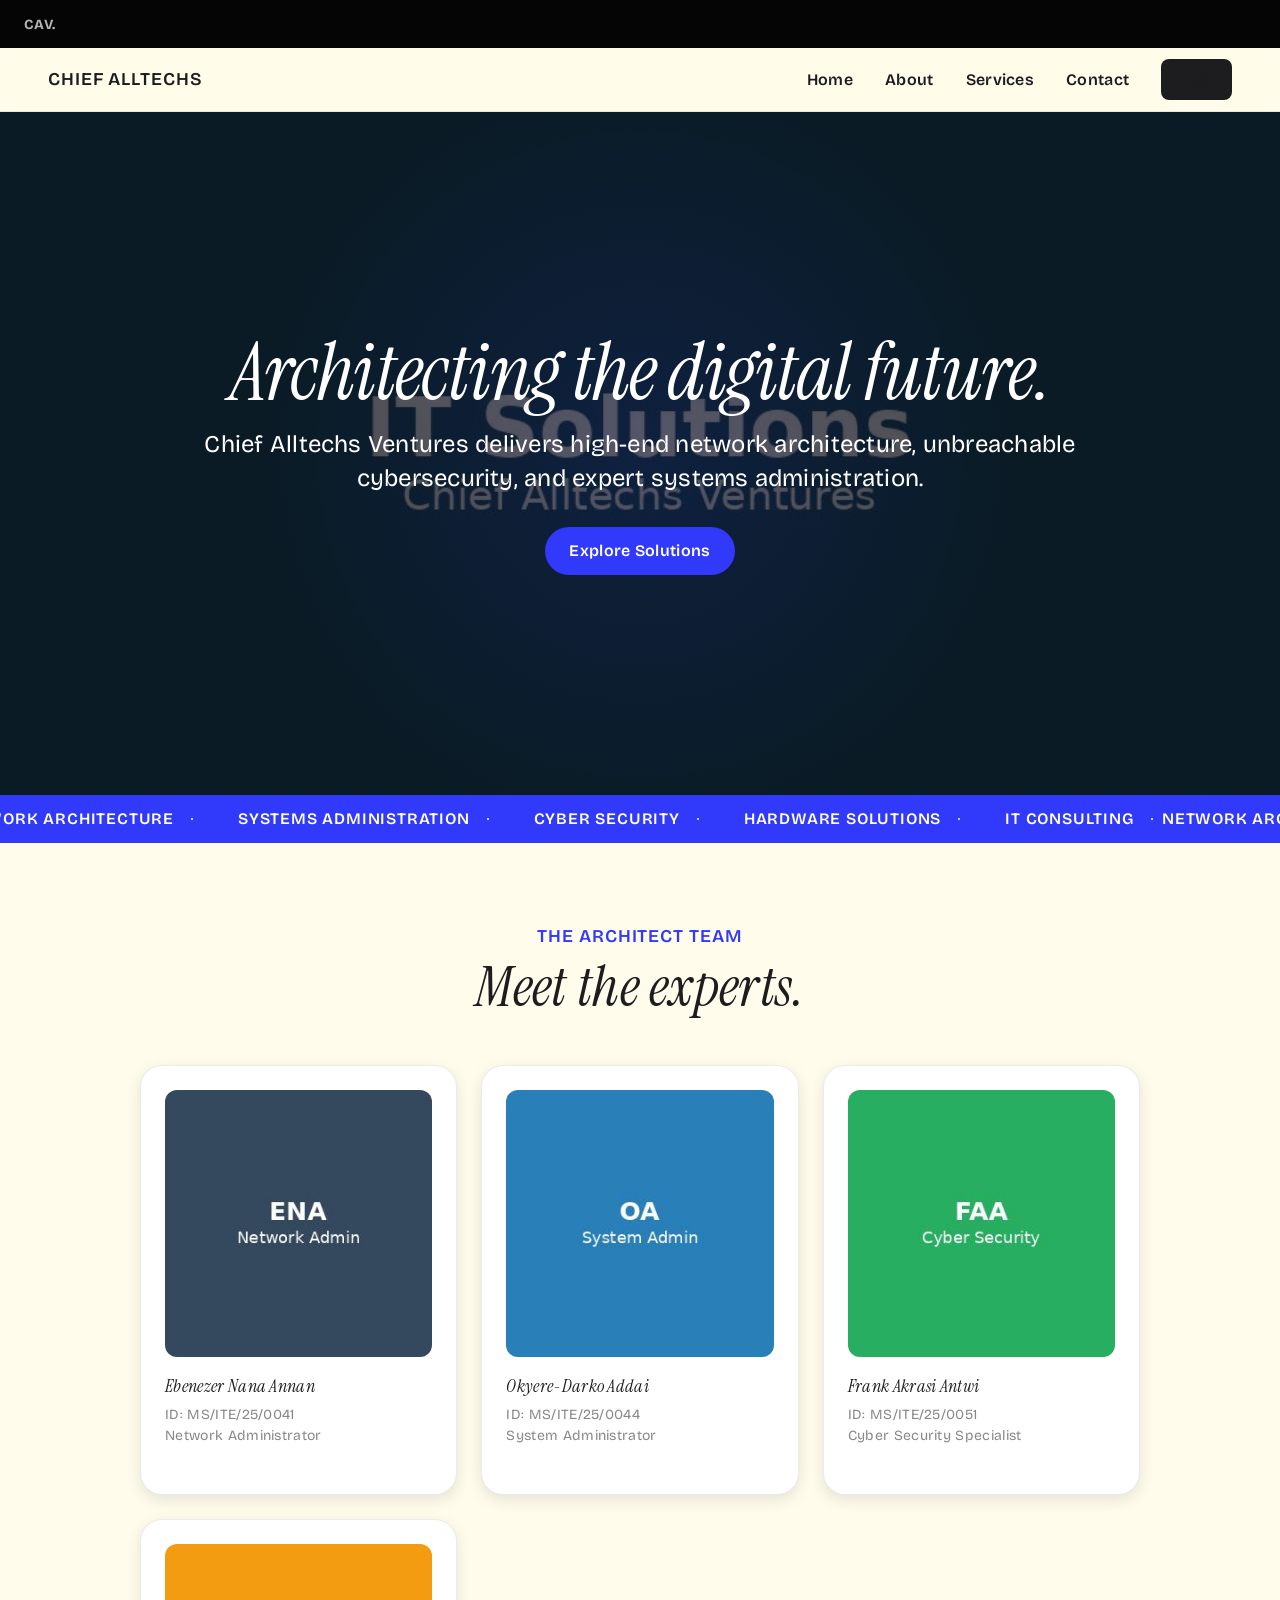
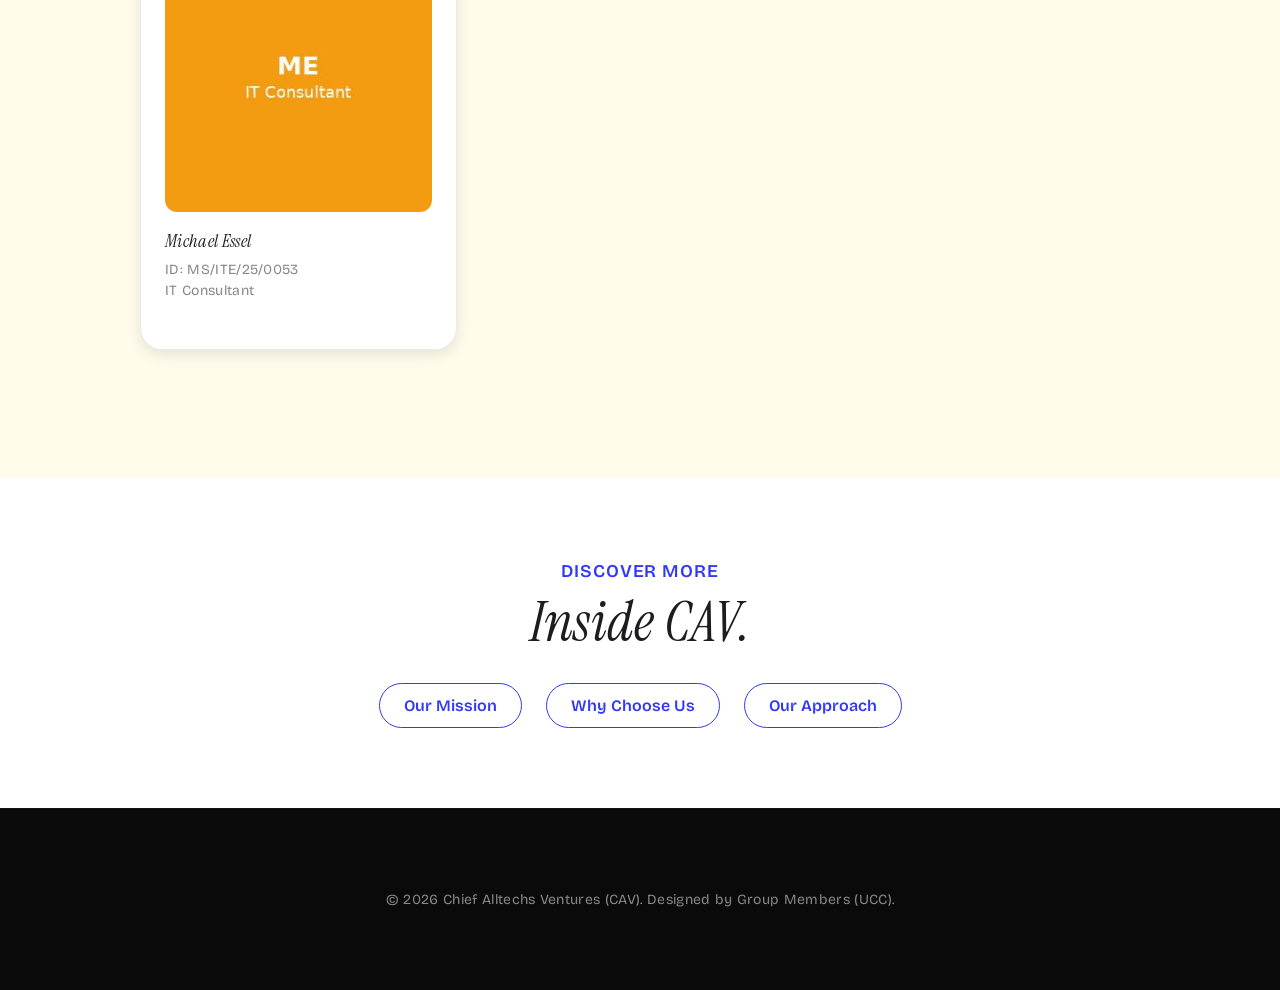
==== index.html @ e057cbff "Decided on a merge between apple design system and arc by atlassian" ====
<!DOCTYPE html>
<html lang="en">

<head>
    <meta charset="UTF-8">
    <meta name="viewport" content="width=device-width, initial-scale=1.0">
    <title>Chief Alltechs Ventures - Premium IT Solutions</title>
    <link rel="stylesheet" href="css/styles.css">
</head>

<body>
    <!-- Global Navigation -->
    <nav class="global-nav">
        <a href="index.html" style="color: white; font-weight: 700;">CAV.</a>
        <div class="nav-links">
            <!-- Global links or search could go here -->
        </div>
    </nav>

    <!-- Sub Navigation (Frosted Cream Glass) -->
    <div class="sub-nav-frosted">
        <span class="tagline">Chief Alltechs</span>
        <div class="sub-nav-links">
            <a href="index.html">Home</a>
            <a href="about.html">About</a>
            <a href="services.html">Services</a>
            <a href="contact.html">Contact</a>
            <a href="database.html" class="button-utility">Login</a>
        </div>
    </div>

    <!-- Hero Section (OLED Black) -->
    <section class="product-tile product-tile-dark">
        <!-- Hero Slideshow Background -->
        <div class="hero-slideshow">
            <img src="images/hero1.jpg" alt="Data Center" class="hero-slide active">
            <img src="images/hero2.jpg" alt="Cyber Security" class="hero-slide">
            <img src="images/hero3.jpg" alt="IT Consulting" class="hero-slide">
            <img src="images/hero4.jpg" alt="Hardware" class="hero-slide">
            <img src="images/hero5.jpg" alt="Cloud Network" class="hero-slide">
        </div>

        <div class="tile-content hero-tile-content text-center">
            <h1 class="hero-display">Architecting the digital future.</h1>
            <p class="lead mt-4 mb-8">Chief Alltechs Ventures delivers high-end network architecture, unbreachable
                cybersecurity, and expert systems administration.</p>

            <div class="tile-actions">
                <a href="services.html" class="button-primary">Explore Solutions</a>
            </div>
        </div>
    </section>

    <!-- Marquee Section -->
    <div class="marquee-container">
        <div id="marqueeContent" class="marquee-content">
            <div class="marquee-item">Network Architecture <svg viewBox="0 0 24 24">
                    <circle cx="12" cy="12" r="2" fill="white" />
                </svg></div>
            <div class="marquee-item">Systems Administration <svg viewBox="0 0 24 24">
                    <circle cx="12" cy="12" r="2" fill="white" />
                </svg></div>
            <div class="marquee-item">Cyber Security <svg viewBox="0 0 24 24">
                    <circle cx="12" cy="12" r="2" fill="white" />
                </svg></div>
            <div class="marquee-item">Hardware Solutions <svg viewBox="0 0 24 24">
                    <circle cx="12" cy="12" r="2" fill="white" />
                </svg></div>
            <div class="marquee-item">IT Consulting <svg viewBox="0 0 24 24">
                    <circle cx="12" cy="12" r="2" fill="white" />
                </svg></div>
        </div>
    </div>

    <!-- Team Section (Warm Cream) -->
    <section class="product-tile product-tile-parchment">
        <div class="tile-content text-center">
            <span class="tagline">The Architect Team</span>
            <h2 class="display-lg mt-2">Meet the experts.</h2>

            <div class="store-grid">
                <!-- Javascript will inject data into these 4 utility cards -->
                <div class="store-utility-card">
                    <img src="" alt="Photo">
                    <h3 class="body-strong ">Loading...</h3>
                    <p class="caption">ID</p>
                </div>
                <div class="store-utility-card">
                    <img src="" alt="Photo">
                    <h3 class="body-strong">Loading...</h3>
                    <p class="caption">ID</p>
                </div>
                <div class="store-utility-card">
                    <img src="" alt="Photo">
                    <h3 class="body-strong">Loading...</h3>
                    <p class="caption">ID</p>
                </div>
                <div class="store-utility-card">
                    <img src="" alt="Photo">
                    <h3 class="body-strong">Loading...</h3>
                    <p class="caption">ID</p>
                </div>
            </div>
        </div>
    </section>

    <!-- Modals Section (Pure White) -->
    <section class="product-tile product-tile-light">
        <div class="tile-content text-center">
            <span class="tagline">Discover More</span>
            <h2 class="display-lg mt-2 mb-8">Inside CAV.</h2>

            <div class="tile-actions" style="flex-wrap: wrap;">
                <button onclick="showModal('missionModal')" class="button-secondary-pill">Our Mission</button>
                <button onclick="showModal('whyModal')" class="button-secondary-pill">Why Choose Us</button>
                <button onclick="showModal('approachModal')" class="button-secondary-pill">Our Approach</button>
            </div>
        </div>
    </section>

    <!-- Modals -->
    <div id="missionModal" class="modal-overlay">
        <div class="modal-card">
            <button class="modal-close" onclick="closeModal('missionModal')">&times;</button>
            <span class="tagline">Vision 2026</span>
            <h3 class="display-md mt-2">Our Mission</h3>
            <p class="mt-4">To deliver cutting-edge technology solutions that empower businesses to scale securely and
                efficiently in the digital era.</p>
        </div>
    </div>

    <div id="whyModal" class="modal-overlay">
        <div class="modal-card">
            <button class="modal-close" onclick="closeModal('whyModal')">&times;</button>
            <span class="tagline">The Difference</span>
            <h3 class="display-md mt-2">Why Choose Us</h3>
            <p class="mt-4">We combine industry-leading expertise with a relentless commitment to innovation. Our
                zero-trust security architecture ensures your business never sleeps.</p>
        </div>
    </div>

    <div id="approachModal" class="modal-overlay">
        <div class="modal-card">
            <button class="modal-close" onclick="closeModal('approachModal')">&times;</button>
            <span class="tagline">Methodology</span>
            <h3 class="display-md mt-2">Our Approach</h3>
            <p class="mt-4">Consult. Architect. Deploy. Secure. We follow a rigorous 4-step framework to ensure every
                project exceeds enterprise standards from day one.</p>
        </div>
    </div>

    <!-- Footer -->
    <footer class="footer">
        <p>&copy; 2026 Chief Alltechs Ventures (CAV). Designed by Group Members (UCC).</p>
    </footer>

    <script src="js/scripts.js"></script>
</body>

</html>
---- css/styles.css ----
/* Chief Alltechs Ventures - "Dark Editorial Tech" Bridge System */

@import url('https://fonts.googleapis.com/css2?family=Bricolage+Grotesque:opsz,wght@12..96,400;12..96,600;12..96,700&family=Instrument+Serif:ital@0;1&display=swap');

:root {
    /* Arc Core Palette */
    --primary: #3139fb;
    /* Arc's Electric Blue */
    --primary-focus: #1c23d1;
    --surface-cream: #fffcec;
    /* Arc's Warm Cream */
    --accent-yellow: #fffadd;
    /* Arc's Pale Yellow */

    /* Ethereal/Void Core Palette */
    --void-black: #050505;
    /* Ethereal OLED Black */
    --void-surface: #0a0a0a;
    /* Vantablack */
    --void-tile: #111111;

    /* Typography Colors */
    --ink-dark: #1d1d1f;
    /* Deep ink for light surfaces */
    --ink-light: #ffffff;
    /* Pure white for dark surfaces */
    --ink-muted: #888888;

    /* Structural Elements */
    --divider-dark: rgba(255, 255, 255, 0.1);
    --divider-light: rgba(0, 0, 0, 0.08);
    --frosted-cream: rgba(255, 252, 236, 0.85);

    /* Spacing & Radii (Arc System) */
    --spacing-xs: 8px;
    --spacing-sm: 16px;
    --spacing-md: 24px;
    --spacing-lg: 32px;
    --spacing-xl: 48px;
    --spacing-section: 80px;

    --radius-sm: 4px;
    --radius-md: 8px;
    --radius-lg: 12px;
    --radius-xl: 22px;
    --radius-pill: 9999px;

    /* Shadows */
    --shadow-soft: rgba(0, 0, 0, 0.1) 0px 5px 15px 0px;
    --shadow-elevated: rgba(0, 0, 0, 0.25) 0px 8px 24px 0px;
}

/* =========================================
   RESET & TYPOGRAPHY
   ========================================= */
* {
    margin: 0;
    padding: 0;
    box-sizing: border-box;
    -webkit-font-smoothing: antialiased;
    -moz-osx-font-smoothing: grayscale;
}

body {
    background-color: var(--surface-cream);
    color: var(--ink-dark);
    font-family: 'Bricolage Grotesque', system-ui, sans-serif;
    font-size: 16px;
    font-weight: 400;
    line-height: 1.5;
    letter-spacing: 0.02em;
}

/* Headings (Instrument Serif Italic) */
h1,
h2,
h3,
h4,
.hero-display,
.display-lg,
.display-md {
    font-family: 'Instrument Serif', serif;
    font-style: italic;
    font-weight: 400;
    color: var(--ink-dark);
    margin: 0;
}

/* Dark tile text overrides */
.dark-tile {
    color: var(--ink-light);
}

.dark-tile h1,
.dark-tile h2,
.dark-tile h3,
.dark-tile h4,
.product-tile-dark h1,
.product-tile-dark h2,
.product-tile-dark h3,
.product-tile-dark p {
    color: var(--ink-light);
}

.hero-display {
    font-size: 80px;
    line-height: 1.0;
    letter-spacing: -0.02em;
}

.display-lg {
    font-size: 56px;
    line-height: 1.05;
}

.display-md {
    font-size: 40px;
    line-height: 1.1;
}

.lead {
    font-family: 'Bricolage Grotesque', sans-serif;
    font-size: 24px;
    font-weight: 400;
    line-height: 1.4;
    letter-spacing: 0.01em;
}

.tagline {
    font-family: 'Bricolage Grotesque', sans-serif;
    font-size: 18px;
    font-weight: 600;
    text-transform: uppercase;
    letter-spacing: 0.05em;
    color: var(--primary);
}

.body-strong {
    font-family: 'Instrument Serif', serif;
    font-weight: 400;
    font-size: 18px;
}

.caption {
    font-family: 'Bricolage Grotesque', sans-serif;
    font-size: 14px;
    color: var(--ink-muted);
}

/* =========================================
   COMPONENTS (THE BRIDGE)
   ========================================= */

/* Global Nav (Apple Structure, Arc Spacing) */
.global-nav {
    background-color: var(--void-black);
    color: var(--ink-light);
    height: 48px;
    display: flex;
    align-items: center;
    justify-content: space-between;
    padding: 0 var(--spacing-md);
    font-size: 14px;
    font-weight: 600;
    position: sticky;
    top: 0;
    z-index: 100;
}

.global-nav a {
    color: var(--ink-light);
    text-decoration: none;
    opacity: 0.7;
    transition: opacity 0.15s ease-out;
}

.global-nav a:hover {
    opacity: 1;
}

/* Sub-Nav (Frosted Cream Glass) */
.sub-nav-frosted {
    background-color: var(--frosted-cream);
    backdrop-filter: saturate(180%) blur(16px);
    -webkit-backdrop-filter: saturate(180%) blur(16px);
    height: 64px;
    display: flex;
    align-items: center;
    justify-content: space-between;
    padding: 0 var(--spacing-xl);
    position: sticky;
    top: 48px;
    z-index: 90;
    border-bottom: 1px solid var(--divider-light);
}

.sub-nav-frosted .tagline {
    margin: 0;
    color: var(--ink-dark);
}

.sub-nav-links {
    display: flex;
    gap: var(--spacing-lg);
    align-items: center;
}

.sub-nav-links a {
    color: var(--ink-dark);
    text-decoration: none;
    font-weight: 600;
}

/* Buttons (Arc's Primary Blue, Snappy Motion) */
.button-primary {
    display: inline-flex;
    align-items: center;
    justify-content: center;
    background-color: var(--primary);
    color: #ffffff;
    font-family: 'Bricolage Grotesque', sans-serif;
    font-size: 16px;
    font-weight: 600;
    border-radius: var(--radius-pill);
    padding: 12px 24px;
    text-decoration: none;
    border: none;
    cursor: pointer;
    transition: transform 0.15s ease-out, background-color 0.15s ease-out, box-shadow 0.15s ease-out;
}

.button-primary:hover {
    background-color: var(--primary-focus);
    box-shadow: 0 4px 12px rgba(49, 57, 251, 0.3);
}

.button-primary:active {
    transform: scale(0.96);
}

.button-secondary-pill {
    display: inline-flex;
    align-items: center;
    justify-content: center;
    background-color: transparent;
    color: var(--primary);
    font-family: 'Bricolage Grotesque', sans-serif;
    font-size: 16px;
    font-weight: 600;
    border: 1px solid var(--primary);
    border-radius: var(--radius-pill);
    padding: 12px 24px;
    text-decoration: none;
    cursor: pointer;
    transition: transform 0.15s ease-out;
}

.button-secondary-pill:hover {
    background-color: rgba(49, 57, 251, 0.05);
}

.button-secondary-pill:active {
    transform: scale(0.96);
}

.button-utility {
    background-color: var(--ink-dark);
    color: #ffffff;
    font-family: 'Bricolage Grotesque', sans-serif;
    font-size: 14px;
    font-weight: 600;
    border-radius: var(--radius-md);
    padding: 10px 16px;
    text-decoration: none;
    border: none;
    cursor: pointer;
    transition: transform 0.15s ease-out;
}

.button-utility:active {
    transform: scale(0.96);
}

/* Text Links */
.text-link {
    color: var(--primary);
    text-decoration: none;
    font-weight: 600;
    position: relative;
}

.text-link::after {
    content: '';
    position: absolute;
    bottom: -2px;
    left: 0;
    right: 0;
    height: 2px;
    background-color: var(--primary);
    transform: scaleX(0);
    transform-origin: left;
    transition: transform 0.15s ease-out;
}

.text-link:hover::after {
    transform: scaleX(1);
}

/* =========================================
   TILES & LAYOUT (Apple Structure + Ethereal Vibe)
   ========================================= */

.product-tile {
    width: 100%;
    padding: var(--spacing-section) var(--spacing-md);
    display: flex;
    flex-direction: column;
    align-items: center;
    text-align: center;
    overflow: hidden;
    position: relative;
    border-radius: 0;
}

/* Dark Tile (Ethereal Void) */
.product-tile-dark {
    background-color: var(--void-black);
    color: var(--ink-light);
    position: relative;
}

.product-tile-dark::before {
    content: '';
    position: absolute;
    top: 50%;
    left: 50%;
    width: 60vw;
    height: 60vw;
    background: radial-gradient(circle, rgba(49, 57, 251, 0.15) 0%, rgba(0, 0, 0, 0) 70%);
    transform: translate(-50%, -50%);
    z-index: 0;
    pointer-events: none;
}

/* Cream Tile (Arc Warmth) */
.product-tile-parchment {
    background-color: var(--surface-cream);
    color: var(--ink-dark);
}

/* Light Tile (Pure White) */
.product-tile-light {
    background-color: #ffffff;
    color: var(--ink-dark);
}

.tile-content {
    max-width: 1000px;
    margin: 0 auto;
    z-index: 2;
    position: relative;
}

.tile-actions {
    display: flex;
    gap: var(--spacing-md);
    justify-content: center;
    margin-top: var(--spacing-lg);
}

/* Store Utility Grid (Arc Density) */
.store-grid {
    display: grid;
    grid-template-columns: repeat(auto-fit, minmax(280px, 1fr));
    gap: var(--spacing-md);
    max-width: 1200px;
    margin: var(--spacing-xl) auto;
    width: 100%;
}

.store-utility-card {
    background-color: #ffffff;
    border: 1px solid var(--divider-light);
    border-radius: var(--radius-xl);
    padding: var(--spacing-md);
    display: flex;
    flex-direction: column;
    text-align: left;
    box-shadow: var(--shadow-soft);
    transition: transform 0.2s ease-out, box-shadow 0.2s ease-out;
}

.store-utility-card:hover {
    transform: translateY(-4px);
    box-shadow: var(--shadow-elevated);
}

.store-utility-card img {
    width: 100%;
    aspect-ratio: 1/1;
    object-fit: cover;
    border-radius: var(--radius-lg);
    margin-bottom: var(--spacing-sm);
    background-color: var(--surface-cream);
}

.store-utility-card h3 {
    margin-bottom: 4px;
}

.store-utility-card p {
    margin-bottom: var(--spacing-md);
    flex-grow: 1;
}

/* =========================================
   FORMS, INPUTS & MODALS
   ========================================= */

.search-input,
.form-input {
    background-color: #ffffff;
    color: var(--ink-dark);
    font-family: 'Bricolage Grotesque', sans-serif;
    font-size: 16px;
    border: 1px solid var(--divider-light);
    border-radius: var(--radius-md);
    padding: 12px 16px;
    width: 100%;
    outline: none;
    transition: border-color 0.15s ease-out, box-shadow 0.15s ease-out;
}

.search-input:focus,
.form-input:focus {
    border-color: var(--primary);
    box-shadow: 0 0 0 3px rgba(49, 57, 251, 0.15);
}

textarea.form-input {
    min-height: 120px;
    resize: vertical;
}

.form-group {
    margin-bottom: var(--spacing-md);
    text-align: left;
}

.form-group label {
    display: block;
    margin-bottom: 8px;
    font-weight: 600;
    font-size: 14px;
}

/* Modals (Arc Motion) */
.modal-overlay {
    position: fixed;
    top: 0;
    left: 0;
    right: 0;
    bottom: 0;
    background: rgba(0, 0, 0, 0.3);
    backdrop-filter: blur(8px);
    display: flex;
    align-items: center;
    justify-content: center;
    opacity: 0;
    pointer-events: none;
    transition: opacity 0.15s ease-out;
    z-index: 1000;
}

.modal-overlay.active {
    opacity: 1;
    pointer-events: auto;
}

.modal-card {
    background: var(--surface-cream);
    border-radius: var(--radius-xl);
    padding: var(--spacing-xl);
    max-width: 500px;
    width: 90%;
    transform: scale(0.98) translateY(10px);
    transition: transform 0.15s ease-out;
    position: relative;
    box-shadow: var(--shadow-elevated);
    text-align: center;
    border: 1px solid var(--divider-light);
}

.modal-overlay.active .modal-card {
    transform: scale(1) translateY(0);
}

.modal-close {
    position: absolute;
    top: 16px;
    right: 16px;
    background: transparent;
    border: none;
    width: 32px;
    height: 32px;
    border-radius: var(--radius-pill);
    display: flex;
    align-items: center;
    justify-content: center;
    cursor: pointer;
    font-size: 24px;
    color: var(--ink-muted);
    transition: background-color 0.15s ease-out;
}

.modal-close:hover {
    background-color: rgba(0, 0, 0, 0.05);
}

/* =========================================
   MISCELLANEOUS
   ========================================= */

/* Footer */
.footer {
    background-color: var(--void-surface);
    color: var(--ink-muted);
    padding: var(--spacing-section) var(--spacing-md);
    font-size: 14px;
    text-align: center;
    border-top: 1px solid var(--void-tile);
}

.footer a {
    color: var(--ink-muted);
    text-decoration: none;
    transition: color 0.15s ease-out;
}

.footer a:hover {
    color: #ffffff;
}

/* Marquee (Arc Dense Integration) */
.marquee-container {
    width: 100%;
    background-color: var(--primary);
    color: #ffffff;
    padding: 12px 0;
    overflow: hidden;
    white-space: nowrap;
}

.marquee-content {
    display: inline-flex;
    gap: 40px;
    animation: marquee 25s linear infinite;
    font-size: 16px;
    font-family: 'Bricolage Grotesque', sans-serif;
    font-weight: 600;
    text-transform: uppercase;
    letter-spacing: 0.05em;
}

.marquee-item {
    display: flex;
    align-items: center;
    gap: 12px;
}

.marquee-item svg {
    width: 12px;
    height: 12px;
    fill: #ffffff;
}

@keyframes marquee {
    0% {
        transform: translateX(0);
    }

    100% {
        transform: translateX(-50%);
    }
}

/* Hero Slideshow specific */
.hero-slideshow {
    position: absolute;
    top: 0;
    left: 0;
    width: 100%;
    height: 100%;
    z-index: 0;
}

.hero-slideshow img {
    position: absolute;
    top: 0;
    left: 0;
    width: 100%;
    height: 100%;
    object-fit: cover;
    opacity: 0;
    transition: opacity 1.5s ease;
}

.hero-slideshow img.active {
    opacity: 0.3;
    /* Highly dimmed to let white serif text read over it */
}

.hero-tile-content {
    position: relative;
    z-index: 2;
    padding-top: 140px;
    padding-bottom: 140px;
}

/* Responsive */
@media (max-width: 640px) {
    .hero-display {
        font-size: 56px;
    }

    .display-lg {
        font-size: 40px;
    }

    .lead {
        font-size: 20px;
    }

    .product-tile {
        padding: var(--spacing-xl) var(--spacing-md);
    }

    .sub-nav-links {
        display: none;
    }
}

/* Utilities */
.text-center {
    text-align: center;
}

.text-left {
    text-align: left;
}

.mt-2 {
    margin-top: var(--spacing-xs);
}

.mt-4 {
    margin-top: var(--spacing-sm);
}

.mt-8 {
    margin-top: var(--spacing-lg);
}

.mb-2 {
    margin-bottom: var(--spacing-xs);
}

.mb-4 {
    margin-bottom: var(--spacing-sm);
}

.mb-8 {
    margin-bottom: var(--spacing-lg);
}

.flex {
    display: flex;
}

.gap-4 {
    gap: var(--spacing-sm);
}

.justify-center {
    justify-content: center;
}

/* Table styling for Database */
.table-container {
    width: 100%;
    overflow-x: auto;
    margin-top: var(--spacing-lg);
    border-radius: var(--radius-lg);
    border: 1px solid var(--divider-light);
}

.data-table {
    width: 100%;
    border-collapse: collapse;
    background: #ffffff;
}

.data-table th,
.data-table td {
    padding: 16px;
    text-align: left;
    border-bottom: 1px solid var(--divider-light);
}

.data-table th {
    background-color: var(--surface-cream);
    font-weight: 600;
    font-family: 'Bricolage Grotesque', sans-serif;
}

.data-table tr:last-child td {
    border-bottom: none;
}

/* =========================================
   CONTACT FORM ENHANCEMENTS
   ========================================= */

/* Inline error messages */
.form-error {
    display: block;
    color: #e53935;
    font-size: 13px;
    font-family: 'Bricolage Grotesque', sans-serif;
    font-weight: 600;
    margin-top: 6px;
    min-height: 0;
    transition: all 0.15s ease-out;
}

.form-input.input-error {
    border-color: #e53935;
    box-shadow: 0 0 0 3px rgba(229, 57, 53, 0.12);
}

/* Success banner */
.contact-success {
    display: flex;
    align-items: center;
    gap: var(--spacing-sm);
    background-color: #e8f5e9;
    border: 1px solid #66bb6a;
    border-radius: var(--radius-lg);
    padding: var(--spacing-sm) var(--spacing-md);
    margin-bottom: var(--spacing-md);
    text-align: left;
    color: #2e7d32;
    animation: slideDown 0.3s ease-out;
}

.contact-success svg {
    flex-shrink: 0;
    color: #2e7d32;
}

.contact-success .body-strong {
    color: #2e7d32;
    font-size: 16px;
}

.contact-success .caption {
    color: #388e3c;
}

@keyframes slideDown {
    from {
        opacity: 0;
        transform: translateY(-8px);
    }
    to {
        opacity: 1;
        transform: translateY(0);
    }
}

/* Submission history cards */
.submission-card {
    background: #ffffff;
    border: 1px solid var(--divider-light);
    border-radius: var(--radius-lg);
    padding: var(--spacing-sm) var(--spacing-md);
    margin-bottom: var(--spacing-xs);
    text-align: left;
    transition: transform 0.15s ease-out;
}

.submission-card:hover {
    transform: translateY(-2px);
}

.submission-meta {
    display: flex;
    justify-content: space-between;
    align-items: center;
    margin-bottom: 8px;
}

.submission-meta .body-strong {
    font-size: 16px;
}

.submission-meta .caption {
    font-size: 12px;
}
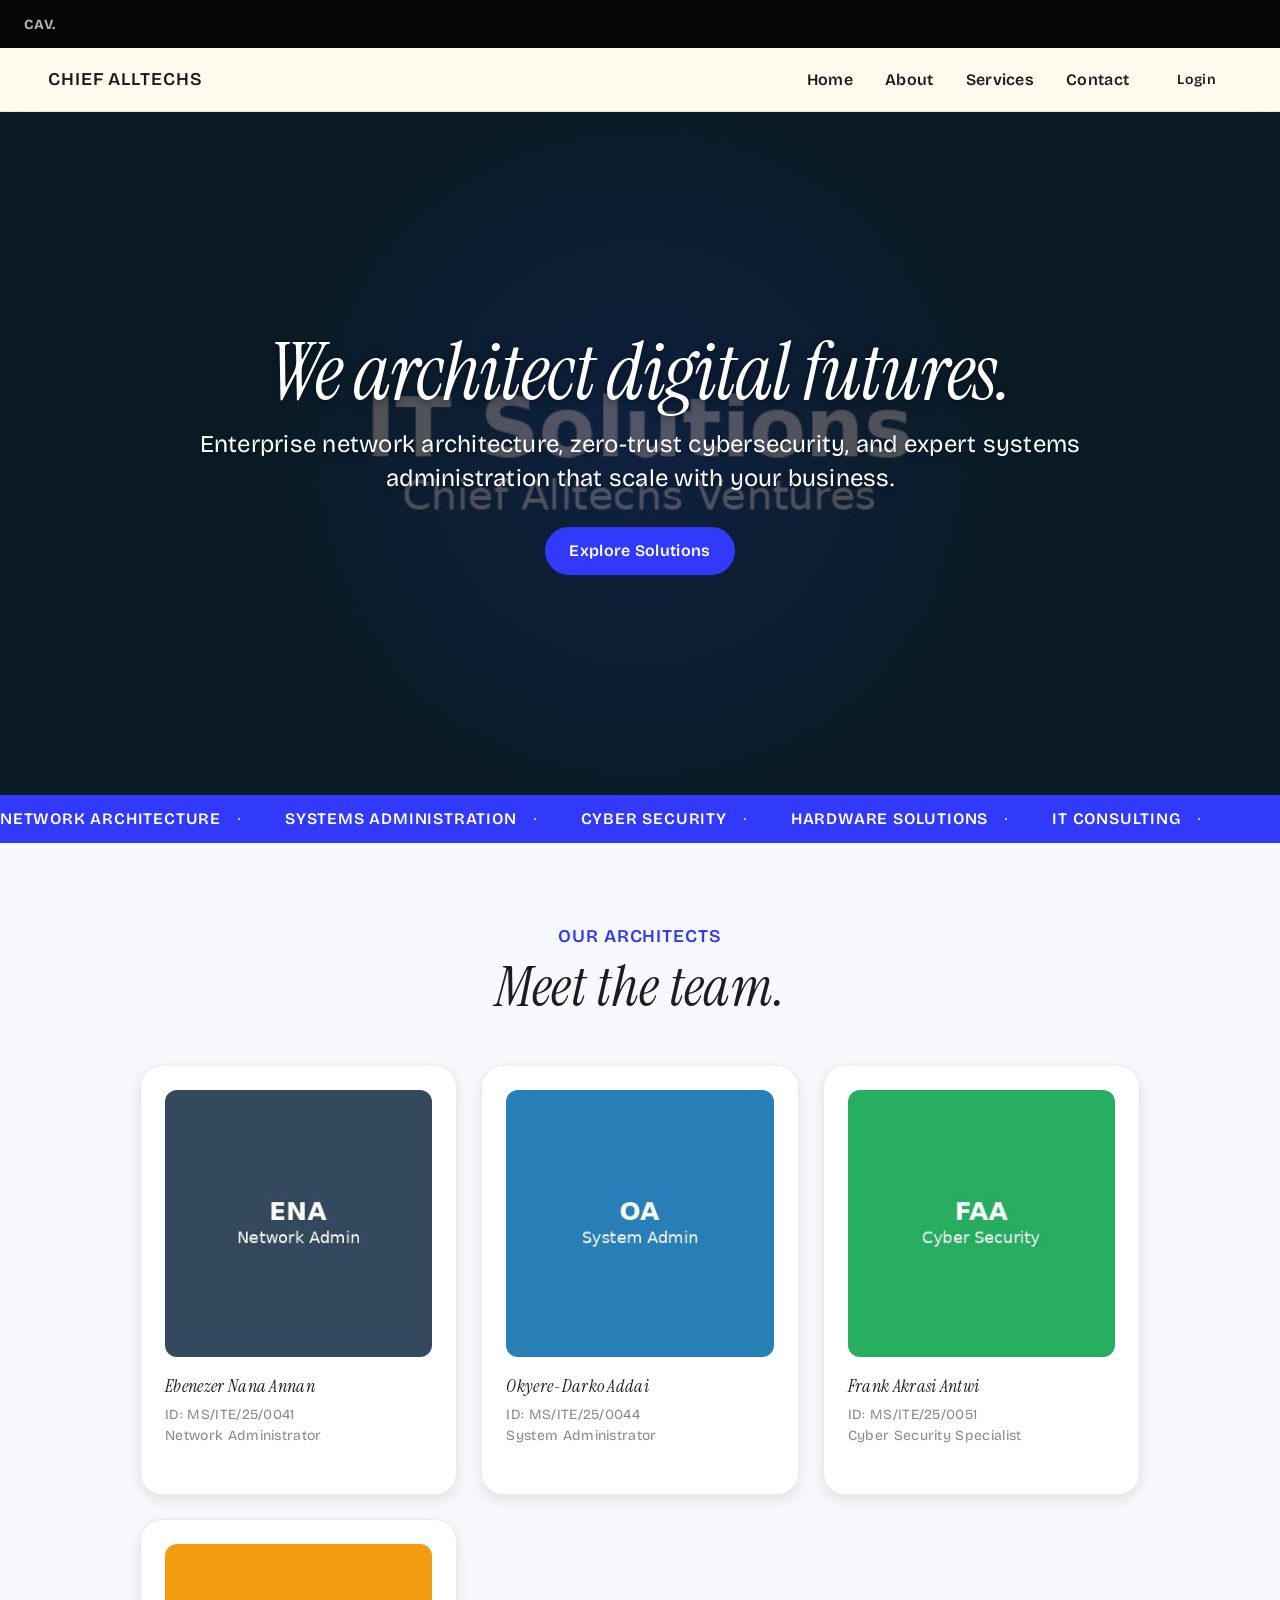
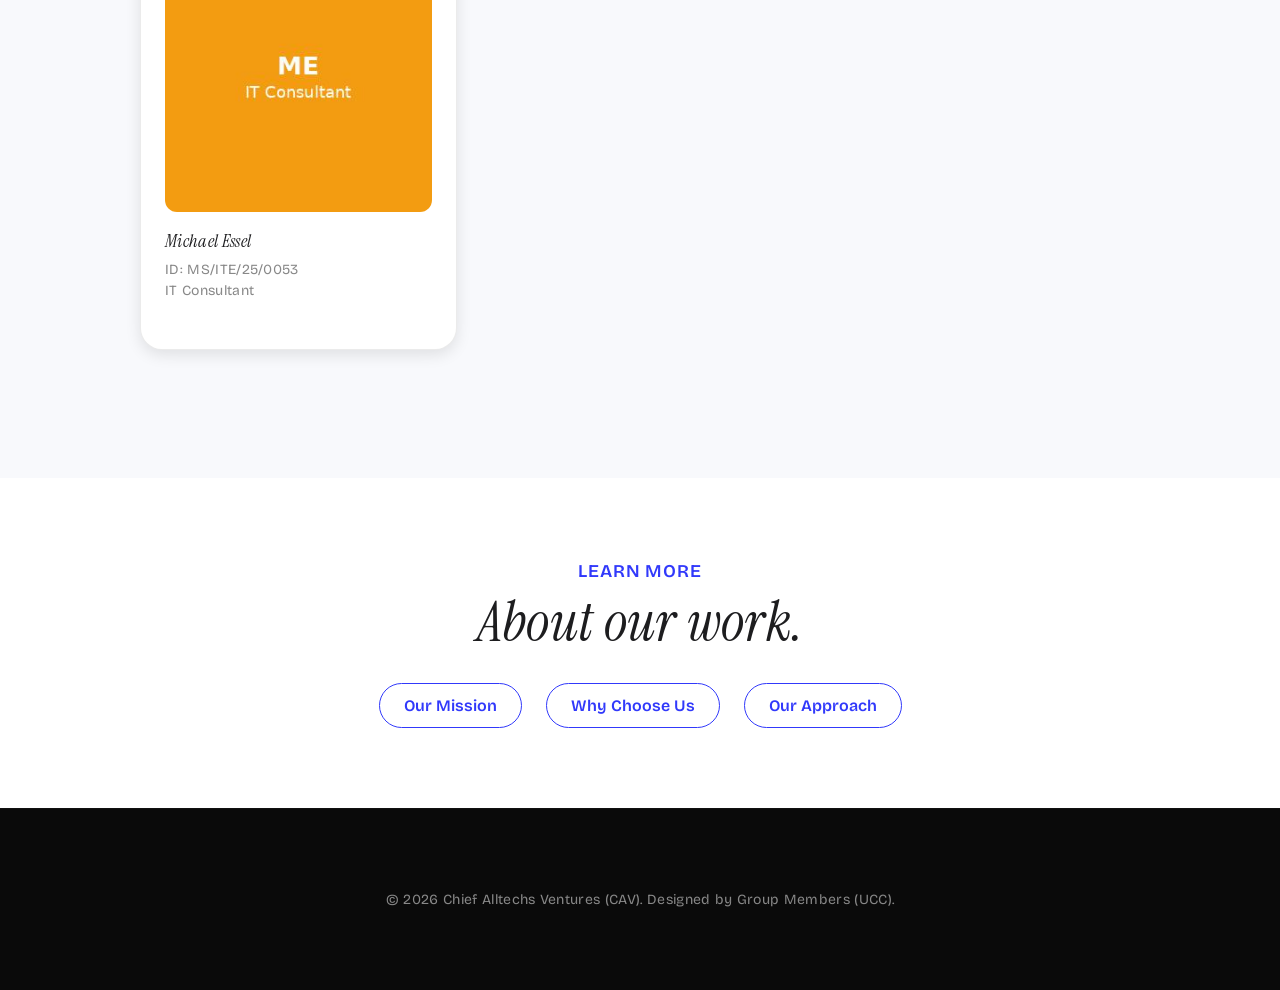
==== commit 14199fad: "Frontend design refinements: high to low impact fixes - Fix marquee animation conflict (removed JS, " ====
--- a/index.html
+++ b/index.html
@@ -25,8 +25,13 @@
             <a href="about.html">About</a>
             <a href="services.html">Services</a>
             <a href="contact.html">Contact</a>
-            <a href="database.html" class="button-utility">Login</a>
+            <a href="database.html" class="button-nav">Login</a>
         </div>
+        <button class="hamburger" aria-label="Toggle navigation" aria-expanded="false" aria-controls="sub-nav-links">
+            <span class="hamburger-line"></span>
+            <span class="hamburger-line"></span>
+            <span class="hamburger-line"></span>
+        </button>
     </div>
 
     <!-- Hero Section (OLED Black) -->
@@ -41,9 +46,8 @@
         </div>
 
         <div class="tile-content hero-tile-content text-center">
-            <h1 class="hero-display">Architecting the digital future.</h1>
-            <p class="lead mt-4 mb-8">Chief Alltechs Ventures delivers high-end network architecture, unbreachable
-                cybersecurity, and expert systems administration.</p>
+            <h1 class="hero-display">We architect digital futures.</h1>
+            <p class="lead mt-4 mb-8">Enterprise network architecture, zero-trust cybersecurity, and expert systems administration that scale with your business.</p>
 
             <div class="tile-actions">
                 <a href="services.html" class="button-primary">Explore Solutions</a>
@@ -75,8 +79,8 @@
     <!-- Team Section (Warm Cream) -->
     <section class="product-tile product-tile-parchment">
         <div class="tile-content text-center">
-            <span class="tagline">The Architect Team</span>
-            <h2 class="display-lg mt-2">Meet the experts.</h2>
+            <span class="tagline">Our Architects</span>
+            <h2 class="display-lg mt-2">Meet the team.</h2>
 
             <div class="store-grid">
                 <!-- Javascript will inject data into these 4 utility cards -->
@@ -107,8 +111,8 @@
     <!-- Modals Section (Pure White) -->
     <section class="product-tile product-tile-light">
         <div class="tile-content text-center">
-            <span class="tagline">Discover More</span>
-            <h2 class="display-lg mt-2 mb-8">Inside CAV.</h2>
+            <span class="tagline">Learn More</span>
+            <h2 class="display-lg mt-2 mb-8">About our work.</h2>
 
             <div class="tile-actions" style="flex-wrap: wrap;">
                 <button onclick="showModal('missionModal')" class="button-secondary-pill">Our Mission</button>
@@ -121,31 +125,28 @@
     <!-- Modals -->
     <div id="missionModal" class="modal-overlay">
         <div class="modal-card">
-            <button class="modal-close" onclick="closeModal('missionModal')">&times;</button>
+            <button class="modal-close" onclick="closeModal('missionModal')" aria-label="Close modal">&times;</button>
             <span class="tagline">Vision 2026</span>
             <h3 class="display-md mt-2">Our Mission</h3>
-            <p class="mt-4">To deliver cutting-edge technology solutions that empower businesses to scale securely and
-                efficiently in the digital era.</p>
+            <p class="mt-4">We deliver cutting-edge technology solutions that empower businesses to scale securely and efficiently in the digital era.</p>
         </div>
     </div>
 
     <div id="whyModal" class="modal-overlay">
         <div class="modal-card">
-            <button class="modal-close" onclick="closeModal('whyModal')">&times;</button>
+            <button class="modal-close" onclick="closeModal('whyModal')" aria-label="Close modal">&times;</button>
             <span class="tagline">The Difference</span>
             <h3 class="display-md mt-2">Why Choose Us</h3>
-            <p class="mt-4">We combine industry-leading expertise with a relentless commitment to innovation. Our
-                zero-trust security architecture ensures your business never sleeps.</p>
+            <p class="mt-4">We combine industry-leading expertise with a relentless commitment to innovation. Our zero-trust security architecture ensures your business never sleeps.</p>
         </div>
     </div>
 
     <div id="approachModal" class="modal-overlay">
         <div class="modal-card">
-            <button class="modal-close" onclick="closeModal('approachModal')">&times;</button>
+            <button class="modal-close" onclick="closeModal('approachModal')" aria-label="Close modal">&times;</button>
             <span class="tagline">Methodology</span>
             <h3 class="display-md mt-2">Our Approach</h3>
-            <p class="mt-4">Consult. Architect. Deploy. Secure. We follow a rigorous 4-step framework to ensure every
-                project exceeds enterprise standards from day one.</p>
+            <p class="mt-4">We follow a rigorous 4-step framework to ensure every project exceeds enterprise standards from day one.</p>
         </div>
     </div>
 
--- a/css/styles.css
+++ b/css/styles.css
@@ -7,10 +7,8 @@
     --primary: #3139fb;
     /* Arc's Electric Blue */
     --primary-focus: #1c23d1;
-    --surface-cream: #fffcec;
-    /* Arc's Warm Cream */
-    --accent-yellow: #fffadd;
-    /* Arc's Pale Yellow */
+    --surface-cream: #f8f9fc;
+    /* Cooler off-white with blue undertone - avoids AI default */
 
     /* Ethereal/Void Core Palette */
     --void-black: #050505;
@@ -69,6 +67,15 @@
     font-weight: 400;
     line-height: 1.5;
     letter-spacing: 0.02em;
+}
+
+/* Accessibility: Focus states for keyboard navigation */
+button:focus-visible,
+a:focus-visible,
+input:focus-visible,
+textarea:focus-visible {
+    outline: 2px solid var(--primary);
+    outline-offset: 2px;
 }
 
 /* Headings (Instrument Serif Italic) */
@@ -106,6 +113,16 @@
     font-size: 80px;
     line-height: 1.0;
     letter-spacing: -0.02em;
+    text-shadow: 0 2px 8px rgba(0, 0, 0, 0.5);
+}
+
+.lead {
+    font-family: 'Bricolage Grotesque', sans-serif;
+    font-size: 24px;
+    font-weight: 400;
+    line-height: 1.4;
+    letter-spacing: 0.01em;
+    text-shadow: 0 2px 4px rgba(0, 0, 0, 0.3);
 }
 
 .display-lg {
@@ -205,6 +222,44 @@
     align-items: center;
 }
 
+/* Mobile Navigation */
+.hamburger {
+    display: none;
+    background: transparent;
+    border: none;
+    width: 24px;
+    height: 24px;
+    padding: 4px;
+    cursor: pointer;
+    position: relative;
+    z-index: 100;
+    flex-direction: column;
+    justify-content: center;
+    align-items: center;
+    gap: 5px;
+}
+
+.hamburger-line {
+    display: block;
+    width: 20px;
+    height: 2px;
+    background-color: var(--ink-dark);
+    border-radius: var(--radius-pill);
+    transition: transform 0.2s ease-out, opacity 0.2s ease-out;
+}
+
+.hamburger.active .hamburger-line:nth-child(1) {
+    transform: translateY(7px) rotate(45deg);
+}
+
+.hamburger.active .hamburger-line:nth-child(2) {
+    opacity: 0;
+}
+
+.hamburger.active .hamburger-line:nth-child(3) {
+    transform: translateY(-7px) rotate(-45deg);
+}
+
 .sub-nav-links a {
     color: var(--ink-dark);
     text-decoration: none;
@@ -227,6 +282,42 @@
     border: none;
     cursor: pointer;
     transition: transform 0.15s ease-out, background-color 0.15s ease-out, box-shadow 0.15s ease-out;
+    position: relative;
+    overflow: hidden;
+}
+
+.button-primary::after {
+    content: '';
+    position: absolute;
+    top: 0;
+    left: -100%;
+    width: 100%;
+    height: 100%;
+    background: linear-gradient(90deg, transparent, rgba(255,255,255,0.2), transparent);
+    transition: left 0.5s ease-out;
+}
+
+.button-primary:hover::after {
+    left: 100%;
+}
+
+/* Button for navigation context */
+.button-nav {
+    background: transparent;
+    color: var(--ink-dark);
+    font-family: 'Bricolage Grotesque', sans-serif;
+    font-size: 14px;
+    font-weight: 600;
+    border: none;
+    border-radius: var(--radius-pill);
+    padding: 8px 16px;
+    text-decoration: none;
+    cursor: pointer;
+    transition: background-color 0.15s ease-out;
+}
+
+.button-nav:hover {
+    background-color: rgba(49, 57, 251, 0.1);
 }
 
 .button-primary:hover {
@@ -517,6 +608,11 @@
     background-color: rgba(0, 0, 0, 0.05);
 }
 
+.modal-close:focus-visible {
+    outline: 2px solid var(--primary);
+    outline-offset: -2px;
+}
+
 /* =========================================
    MISCELLANEOUS
    ========================================= */
@@ -635,8 +731,41 @@
         padding: var(--spacing-xl) var(--spacing-md);
     }
 
+    .sub-nav-frosted {
+        padding: 0 var(--spacing-md);
+    }
+
     .sub-nav-links {
-        display: none;
+        position: absolute;
+        top: 64px;
+        left: 0;
+        right: 0;
+        background-color: var(--frosted-cream);
+        backdrop-filter: saturate(180%) blur(16px);
+        -webkit-backdrop-filter: saturate(180%) blur(16px);
+        flex-direction: column;
+        padding: var(--spacing-md);
+        gap: var(--spacing-sm);
+        border-bottom: none;
+        opacity: 0;
+        visibility: hidden;
+        transform: translateY(-10px);
+        transition: opacity 0.2s ease-out, visibility 0.2s ease-out, transform 0.2s ease-out;
+        z-index: 85;
+    }
+
+    .sub-nav-links.mobile-open {
+        opacity: 1;
+        visibility: visible;
+        transform: translateY(0);
+    }
+
+    .hamburger {
+        display: flex;
+    }
+
+    .tagline {
+        margin-right: auto;
     }
 }
 
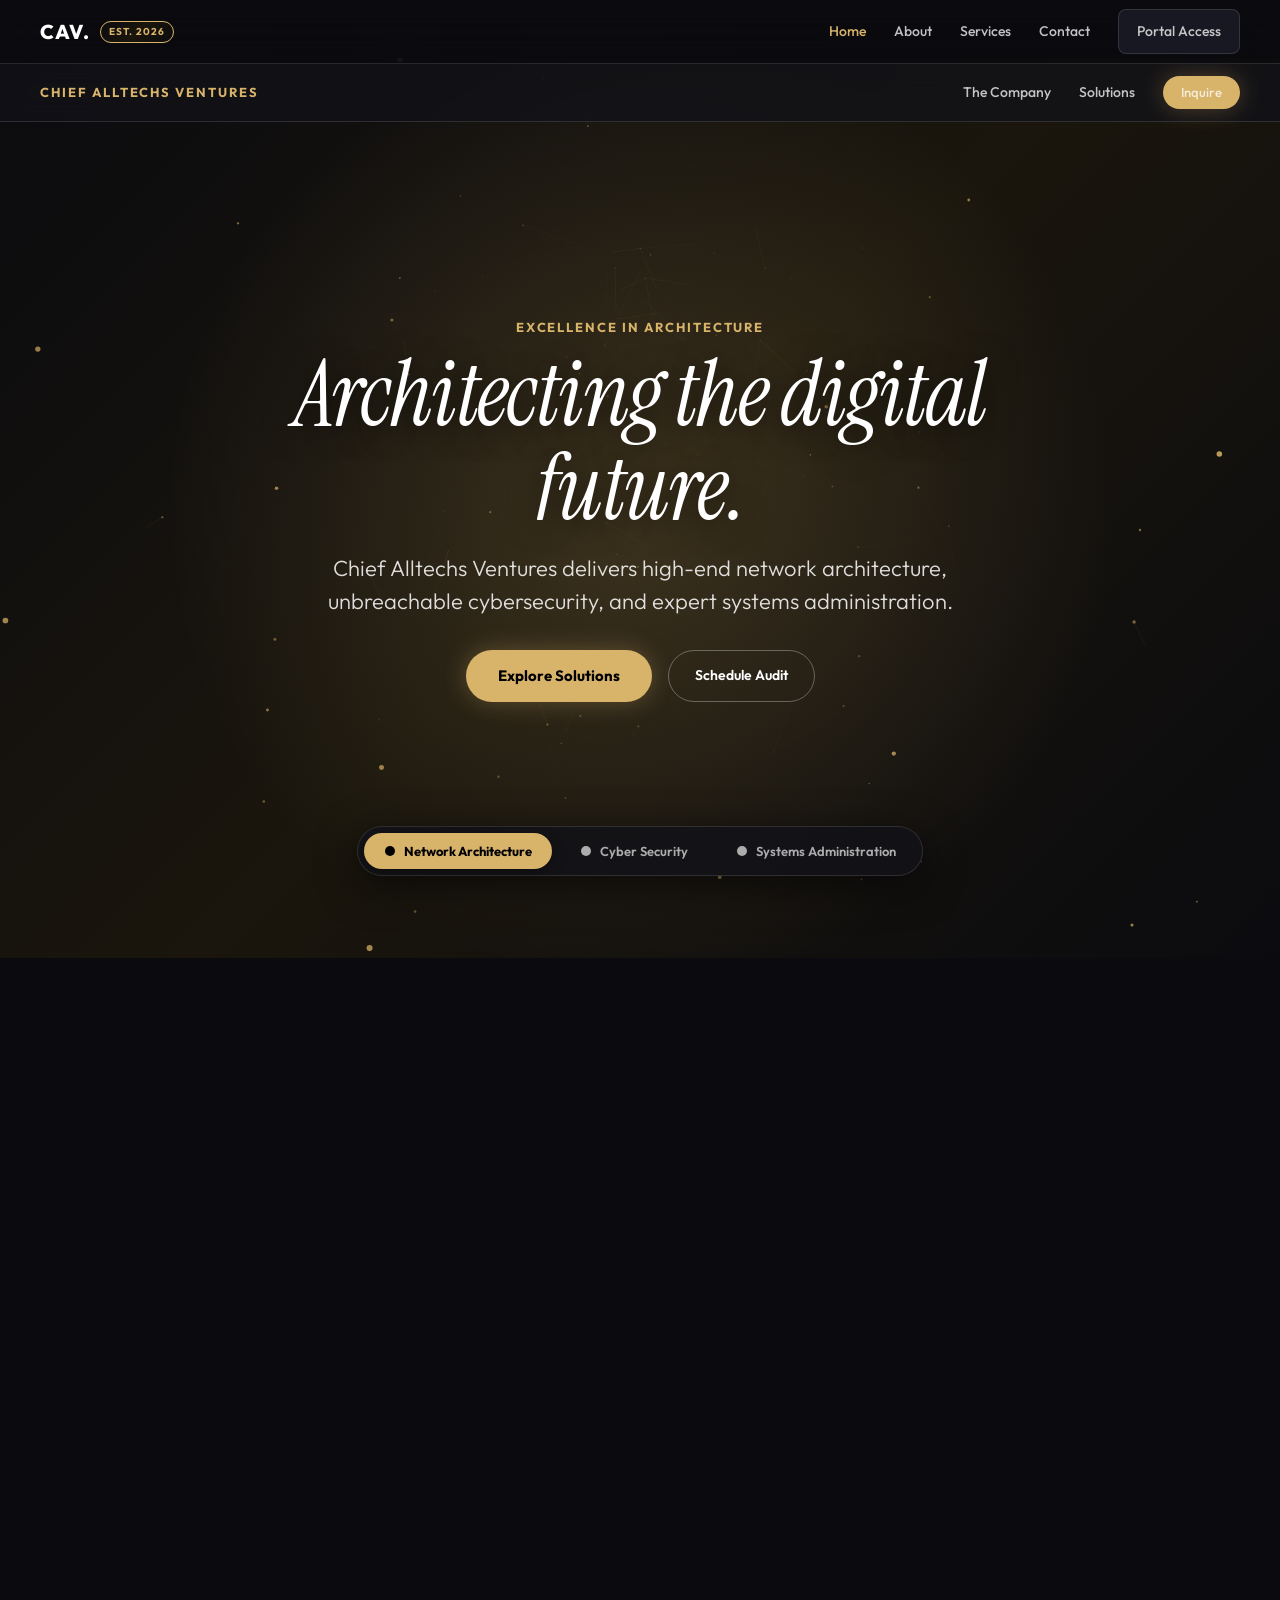
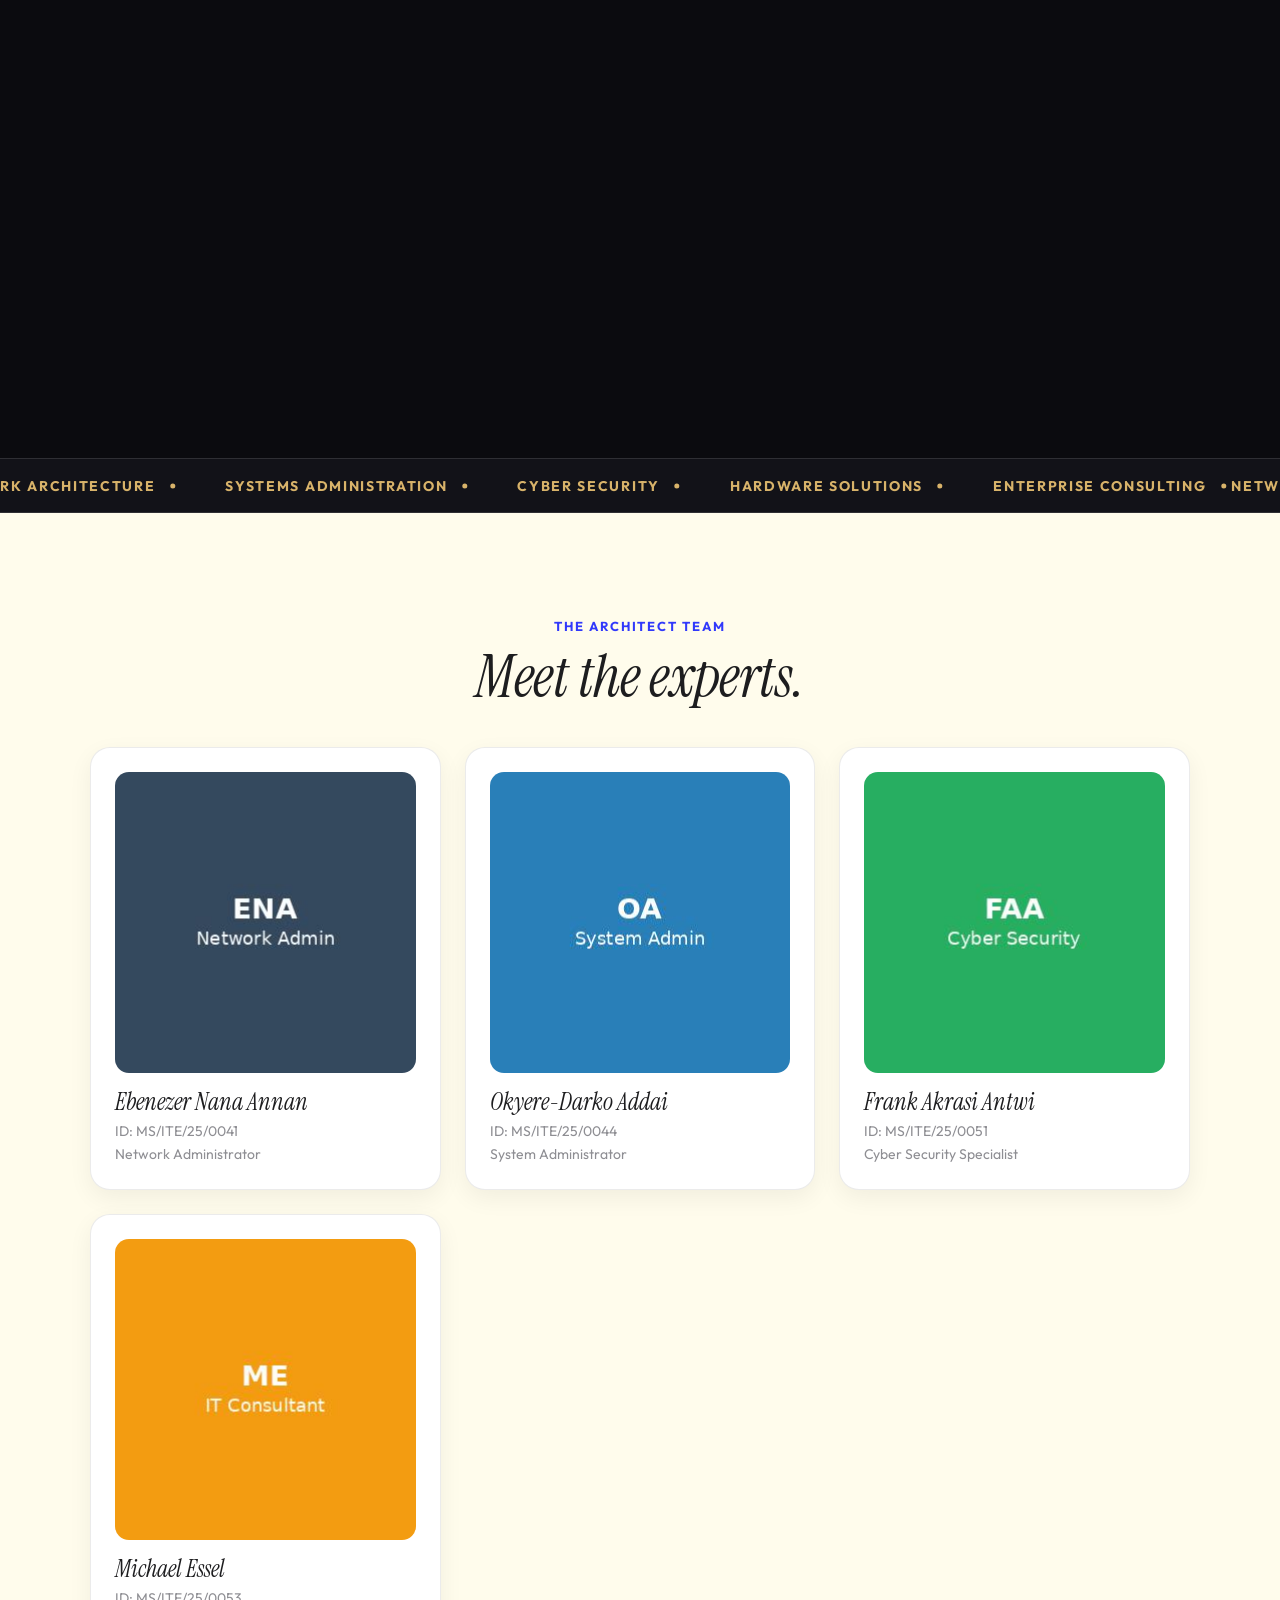
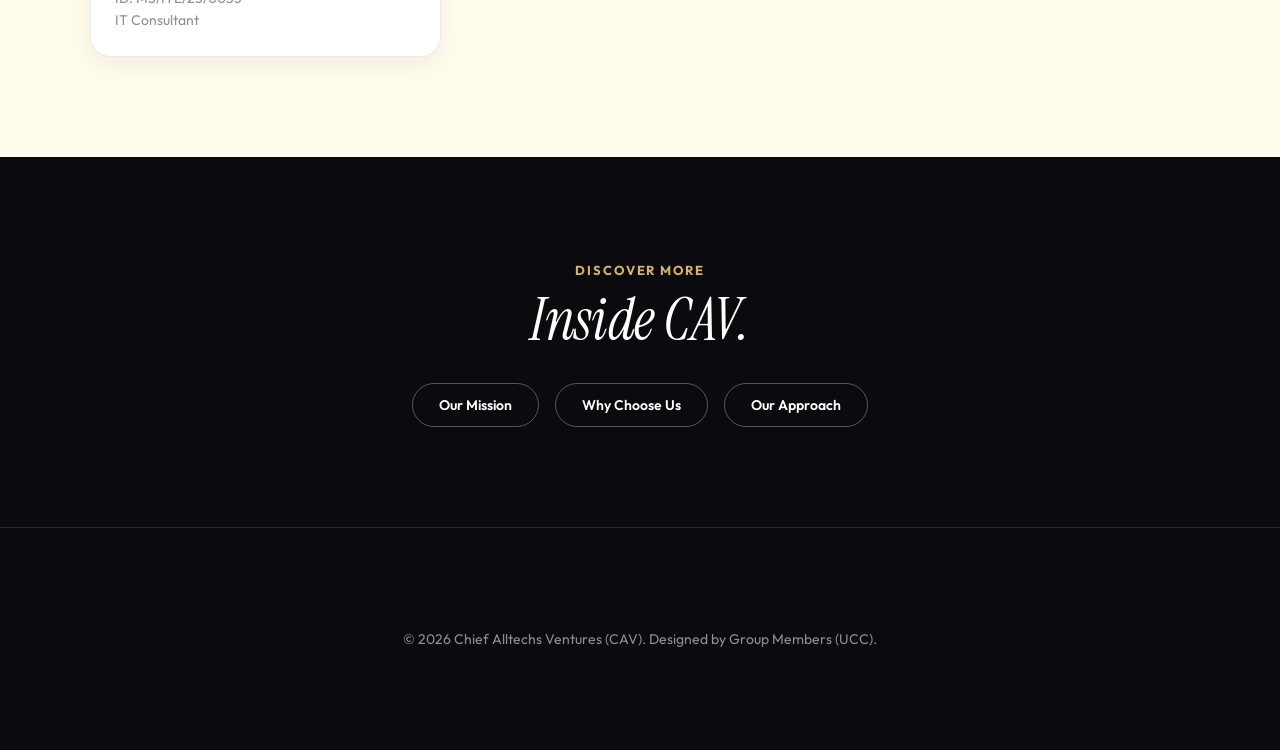
==== commit 77633494: "changes" ====
--- a/index.html
+++ b/index.html
@@ -1,106 +1,134 @@
 <!DOCTYPE html>
 <html lang="en">
-
 <head>
     <meta charset="UTF-8">
     <meta name="viewport" content="width=device-width, initial-scale=1.0">
-    <title>Chief Alltechs Ventures - Premium IT Solutions</title>
+    <title>Chief Alltechs Ventures | High-End IT Architecture</title>
     <link rel="stylesheet" href="css/styles.css">
 </head>
+<body>
 
-<body>
-    <!-- Global Navigation -->
+    <!-- Glassmorphic Top Navigation -->
     <nav class="global-nav">
-        <a href="index.html" style="color: white; font-weight: 700;">CAV.</a>
+        <a href="index.html" class="brand-logo">
+            CAV.
+            <span class="brand-badge">EST. 2026</span>
+        </a>
         <div class="nav-links">
-            <!-- Global links or search could go here -->
+            <a href="index.html" class="active">Home</a>
+            <a href="about.html">About</a>
+            <a href="services.html">Services</a>
+            <a href="contact.html">Contact</a>
+            <a href="database.html" class="button-utility">Portal Access</a>
         </div>
     </nav>
 
-    <!-- Sub Navigation (Frosted Cream Glass) -->
+    <!-- Sub-Nav Bar -->
     <div class="sub-nav-frosted">
-        <span class="tagline">Chief Alltechs</span>
-        <div class="sub-nav-links">
-            <a href="index.html">Home</a>
-            <a href="about.html">About</a>
-            <a href="services.html">Services</a>
-            <a href="contact.html">Contact</a>
-            <a href="database.html" class="button-nav">Login</a>
+        <span id="currentPillarLabel" class="tagline">CHIEF ALLTECHS VENTURES</span>
+        <div class="nav-links">
+            <a href="about.html">The Company</a>
+            <a href="services.html">Solutions</a>
+            <a href="contact.html" class="button-primary" style="padding: 6px 18px; font-size: 13px;">Inquire</a>
         </div>
-        <button class="hamburger" aria-label="Toggle navigation" aria-expanded="false" aria-controls="sub-nav-links">
-            <span class="hamburger-line"></span>
-            <span class="hamburger-line"></span>
-            <span class="hamburger-line"></span>
+    </div>
+
+    <!-- 400vh Scrollytelling Sticky Container -->
+    <div id="scrollyWrapper" class="scrolly-wrapper">
+        <div class="scrolly-sticky">
+            <!-- HTML5 3D Matrix & Particle Canvas -->
+            <canvas id="scrollyCanvas" class="scrolly-canvas"></canvas>
+            <div class="ambient-glow"></div>
+
+            <!-- Stage 1 Narrative Overlay -->
+            <div id="stage1" class="scrolly-stage active">
+                <span class="tagline">EXCELLENCE IN ARCHITECTURE</span>
+                <h1 id="stage1Title" class="hero-display mt-2">Architecting the digital future.</h1>
+                <p id="stage1Sub" class="lead mt-4" style="margin-left: auto; margin-right: auto;">Chief Alltechs Ventures delivers high-end network architecture, unbreachable cybersecurity, and expert systems administration.</p>
+                <div class="tile-actions mt-8">
+                    <a href="services.html" class="button-primary">Explore Solutions</a>
+                    <a href="contact.html" class="button-secondary-pill">Schedule Audit</a>
+                </div>
+            </div>
+
+            <!-- Stage 2 Narrative Overlay -->
+            <div id="stage2" class="scrolly-stage">
+                <span class="tagline">UNCOMPROMISING PRECISION</span>
+                <h2 id="stage2Title" class="hero-display mt-2">Unbreakable topology by design.</h2>
+                <p id="stage2Sub" class="lead mt-4" style="margin-left: auto; margin-right: auto;">High-availability routing, BGP/OSPF core optimization, and zero-latency interconnects built for global scale.</p>
+            </div>
+
+            <!-- Stage 3 Narrative Overlay -->
+            <div id="stage3" class="scrolly-stage">
+                <span class="tagline">OPERATIONAL MASTERY</span>
+                <h2 id="stage3Title" class="hero-display mt-2">A signature that lingers in uptime.</h2>
+                <p id="stage3Sub" class="lead mt-4" style="margin-left: auto; margin-right: auto;">99.999% availability crafted with high-jewelry precision and enterprise rigor.</p>
+            </div>
+
+            <!-- Stage 4 Narrative Overlay -->
+            <div id="stage4" class="scrolly-stage">
+                <span class="tagline">ENTERPRISE COMMAND</span>
+                <h2 id="stage4Title" class="hero-display mt-2">Unrivaled Digital Presence.</h2>
+                <p id="stage4Sub" class="lead mt-4" style="margin-left: auto; margin-right: auto;">You just enter the market—and the standard is set.</p>
+                <div class="tile-actions mt-8">
+                    <a href="database.html" class="button-primary">Access Information System</a>
+                </div>
+            </div>
+        </div>
+    </div>
+
+    <!-- Floating Pillar Switcher Bar -->
+    <div class="pillar-switcher-container">
+        <button class="pillar-pill active" data-pillar="network">
+            <svg width="12" height="12" viewBox="0 0 24 24" fill="currentColor"><circle cx="12" cy="12" r="10"/></svg>
+            Network Architecture
+        </button>
+        <button class="pillar-pill" data-pillar="security">
+            <svg width="12" height="12" viewBox="0 0 24 24" fill="currentColor"><circle cx="12" cy="12" r="10"/></svg>
+            Cyber Security
+        </button>
+        <button class="pillar-pill" data-pillar="systems">
+            <svg width="12" height="12" viewBox="0 0 24 24" fill="currentColor"><circle cx="12" cy="12" r="10"/></svg>
+            Systems Administration
         </button>
     </div>
 
-    <!-- Hero Section (OLED Black) -->
-    <section class="product-tile product-tile-dark">
-        <!-- Hero Slideshow Background -->
-        <div class="hero-slideshow">
-            <img src="images/hero1.jpg" alt="Data Center" class="hero-slide active">
-            <img src="images/hero2.jpg" alt="Cyber Security" class="hero-slide">
-            <img src="images/hero3.jpg" alt="IT Consulting" class="hero-slide">
-            <img src="images/hero4.jpg" alt="Hardware" class="hero-slide">
-            <img src="images/hero5.jpg" alt="Cloud Network" class="hero-slide">
-        </div>
-
-        <div class="tile-content hero-tile-content text-center">
-            <h1 class="hero-display">We architect digital futures.</h1>
-            <p class="lead mt-4 mb-8">Enterprise network architecture, zero-trust cybersecurity, and expert systems administration that scale with your business.</p>
-
-            <div class="tile-actions">
-                <a href="services.html" class="button-primary">Explore Solutions</a>
-            </div>
-        </div>
-    </section>
-
-    <!-- Marquee Section -->
+    <!-- Scrolling Text Marquee -->
     <div class="marquee-container">
         <div id="marqueeContent" class="marquee-content">
-            <div class="marquee-item">Network Architecture <svg viewBox="0 0 24 24">
-                    <circle cx="12" cy="12" r="2" fill="white" />
-                </svg></div>
-            <div class="marquee-item">Systems Administration <svg viewBox="0 0 24 24">
-                    <circle cx="12" cy="12" r="2" fill="white" />
-                </svg></div>
-            <div class="marquee-item">Cyber Security <svg viewBox="0 0 24 24">
-                    <circle cx="12" cy="12" r="2" fill="white" />
-                </svg></div>
-            <div class="marquee-item">Hardware Solutions <svg viewBox="0 0 24 24">
-                    <circle cx="12" cy="12" r="2" fill="white" />
-                </svg></div>
-            <div class="marquee-item">IT Consulting <svg viewBox="0 0 24 24">
-                    <circle cx="12" cy="12" r="2" fill="white" />
-                </svg></div>
+            <div class="marquee-item">NETWORK ARCHITECTURE <svg viewBox="0 0 24 24" width="10" height="10"><circle cx="12" cy="12" r="6" fill="currentColor"/></svg></div>
+            <div class="marquee-item">SYSTEMS ADMINISTRATION <svg viewBox="0 0 24 24" width="10" height="10"><circle cx="12" cy="12" r="6" fill="currentColor"/></svg></div>
+            <div class="marquee-item">CYBER SECURITY <svg viewBox="0 0 24 24" width="10" height="10"><circle cx="12" cy="12" r="6" fill="currentColor"/></svg></div>
+            <div class="marquee-item">HARDWARE SOLUTIONS <svg viewBox="0 0 24 24" width="10" height="10"><circle cx="12" cy="12" r="6" fill="currentColor"/></svg></div>
+            <div class="marquee-item">ENTERPRISE CONSULTING <svg viewBox="0 0 24 24" width="10" height="10"><circle cx="12" cy="12" r="6" fill="currentColor"/></svg></div>
         </div>
     </div>
 
-    <!-- Team Section (Warm Cream) -->
+    <!-- Team Members Section (Requirement 1) -->
     <section class="product-tile product-tile-parchment">
         <div class="tile-content text-center">
-            <span class="tagline">Our Architects</span>
-            <h2 class="display-lg mt-2">Meet the team.</h2>
-
+            <span class="tagline" style="color: var(--primary, #3139fb);">THE ARCHITECT TEAM</span>
+            <h2 class="display-lg mt-2">Meet the experts.</h2>
+            
             <div class="store-grid">
-                <!-- Javascript will inject data into these 4 utility cards -->
+                <!-- Javascript injects group members into these 4 utility cards -->
                 <div class="store-utility-card">
-                    <img src="" alt="Photo">
-                    <h3 class="body-strong ">Loading...</h3>
-                    <p class="caption">ID</p>
-                </div>
-                <div class="store-utility-card">
-                    <img src="" alt="Photo">
+                    <img src="" alt="Ebenezer Nana Annan">
                     <h3 class="body-strong">Loading...</h3>
                     <p class="caption">ID</p>
                 </div>
                 <div class="store-utility-card">
-                    <img src="" alt="Photo">
+                    <img src="" alt="Okyere-Darko Addai">
                     <h3 class="body-strong">Loading...</h3>
                     <p class="caption">ID</p>
                 </div>
                 <div class="store-utility-card">
-                    <img src="" alt="Photo">
+                    <img src="" alt="Frank Akrasi Antwi">
+                    <h3 class="body-strong">Loading...</h3>
+                    <p class="caption">ID</p>
+                </div>
+                <div class="store-utility-card">
+                    <img src="" alt="Michael Essel">
                     <h3 class="body-strong">Loading...</h3>
                     <p class="caption">ID</p>
                 </div>
@@ -108,13 +136,13 @@
         </div>
     </section>
 
-    <!-- Modals Section (Pure White) -->
-    <section class="product-tile product-tile-light">
+    <!-- Modals Demonstration Section (Requirement 4) -->
+    <section class="product-tile product-tile-dark">
         <div class="tile-content text-center">
-            <span class="tagline">Learn More</span>
-            <h2 class="display-lg mt-2 mb-8">About our work.</h2>
-
-            <div class="tile-actions" style="flex-wrap: wrap;">
+            <span class="tagline">DISCOVER MORE</span>
+            <h2 class="display-lg mt-2 mb-8">Inside CAV.</h2>
+            
+            <div class="tile-actions">
                 <button onclick="showModal('missionModal')" class="button-secondary-pill">Our Mission</button>
                 <button onclick="showModal('whyModal')" class="button-secondary-pill">Why Choose Us</button>
                 <button onclick="showModal('approachModal')" class="button-secondary-pill">Our Approach</button>
@@ -122,31 +150,31 @@
         </div>
     </section>
 
-    <!-- Modals -->
+    <!-- 3 Pop-up Dialog Modals (JavaScript Powered) -->
     <div id="missionModal" class="modal-overlay">
         <div class="modal-card">
-            <button class="modal-close" onclick="closeModal('missionModal')" aria-label="Close modal">&times;</button>
-            <span class="tagline">Vision 2026</span>
+            <button class="modal-close" onclick="closeModal('missionModal')">&times;</button>
+            <span class="tagline">VISION 2026</span>
             <h3 class="display-md mt-2">Our Mission</h3>
-            <p class="mt-4">We deliver cutting-edge technology solutions that empower businesses to scale securely and efficiently in the digital era.</p>
+            <p class="mt-4" style="color: rgba(255,255,255,0.85);">To deliver cutting-edge technology solutions that empower enterprise businesses to scale securely and efficiently in the digital era.</p>
         </div>
     </div>
 
     <div id="whyModal" class="modal-overlay">
         <div class="modal-card">
-            <button class="modal-close" onclick="closeModal('whyModal')" aria-label="Close modal">&times;</button>
-            <span class="tagline">The Difference</span>
+            <button class="modal-close" onclick="closeModal('whyModal')">&times;</button>
+            <span class="tagline">THE CAV DIFFERENCE</span>
             <h3 class="display-md mt-2">Why Choose Us</h3>
-            <p class="mt-4">We combine industry-leading expertise with a relentless commitment to innovation. Our zero-trust security architecture ensures your business never sleeps.</p>
+            <p class="mt-4" style="color: rgba(255,255,255,0.85);">We combine industry-leading expertise with a relentless commitment to innovation. Our zero-trust security architecture ensures your operations never halt.</p>
         </div>
     </div>
 
     <div id="approachModal" class="modal-overlay">
         <div class="modal-card">
-            <button class="modal-close" onclick="closeModal('approachModal')" aria-label="Close modal">&times;</button>
-            <span class="tagline">Methodology</span>
+            <button class="modal-close" onclick="closeModal('approachModal')">&times;</button>
+            <span class="tagline">METHODOLOGY</span>
             <h3 class="display-md mt-2">Our Approach</h3>
-            <p class="mt-4">We follow a rigorous 4-step framework to ensure every project exceeds enterprise standards from day one.</p>
+            <p class="mt-4" style="color: rgba(255,255,255,0.85);">Consult. Architect. Deploy. Secure. We follow a rigorous 4-step framework to ensure every network deployment exceeds enterprise standards from day one.</p>
         </div>
     </div>
 
@@ -157,5 +185,4 @@
 
     <script src="js/scripts.js"></script>
 </body>
-
 </html>
--- a/css/styles.css
+++ b/css/styles.css
@@ -1,51 +1,74 @@
-/* Chief Alltechs Ventures - "Dark Editorial Tech" Bridge System */
-
-@import url('https://fonts.googleapis.com/css2?family=Bricolage+Grotesque:opsz,wght@12..96,400;12..96,600;12..96,700&family=Instrument+Serif:ital@0;1&display=swap');
+/* ==========================================================================
+   Chief Alltechs Ventures - Luxury Scrollytelling Design System
+   Inspired by Maison Aura / Awwwards Aesthetics
+   ========================================================================== */
+
+@import url('https://fonts.googleapis.com/css2?family=Outfit:wght@300;400;500;600;700;800&family=Instrument+Serif:ital@0;1&display=swap');
 
 :root {
-    /* Arc Core Palette */
-    --primary: #3139fb;
-    /* Arc's Electric Blue */
-    --primary-focus: #1c23d1;
-    --surface-cream: #f8f9fc;
-    /* Cooler off-white with blue undertone - avoids AI default */
-
-    /* Ethereal/Void Core Palette */
-    --void-black: #050505;
-    /* Ethereal OLED Black */
-    --void-surface: #0a0a0a;
-    /* Vantablack */
-    --void-tile: #111111;
-
-    /* Typography Colors */
-    --ink-dark: #1d1d1f;
-    /* Deep ink for light surfaces */
-    --ink-light: #ffffff;
-    /* Pure white for dark surfaces */
-    --ink-muted: #888888;
-
-    /* Structural Elements */
+    /* Dynamic Theme Defaults (Pillar 1: Network Architecture) */
+    --theme-accent: #D8B36A;
+    --theme-accent-rgb: 216, 179, 106;
+    --theme-gradient: linear-gradient(135deg, #0B0B0F 0%, #1a160d 50%, #0B0B0F 100%);
+    
+    /* Global Palettes */
+    --void-black: #0B0B0F;
+    --void-surface: #121218;
+    --void-card: #181822;
+    --surface-cream: #FFFCEC;
+    --accent-gold: #D8B36A;
+    --accent-cyan: #3FE3D1;
+    --accent-blue: #2B57FF;
+    
+    /* Ink Colors */
+    --ink-dark: #1D1D1F;
+    --ink-light: #FFFFFF;
+    --ink-muted: #8E8E93;
+    
+    /* Dividers & Glass */
     --divider-dark: rgba(255, 255, 255, 0.1);
     --divider-light: rgba(0, 0, 0, 0.08);
-    --frosted-cream: rgba(255, 252, 236, 0.85);
-
-    /* Spacing & Radii (Arc System) */
+    --glass-bg: rgba(18, 18, 24, 0.75);
+    --glass-border: rgba(255, 255, 255, 0.12);
+    
+    /* Radii & Spacing */
+    --radius-sm: 8px;
+    --radius-md: 14px;
+    --radius-lg: 20px;
+    --radius-xl: 28px;
+    --radius-pill: 9999px;
+    
     --spacing-xs: 8px;
     --spacing-sm: 16px;
     --spacing-md: 24px;
-    --spacing-lg: 32px;
-    --spacing-xl: 48px;
-    --spacing-section: 80px;
-
-    --radius-sm: 4px;
-    --radius-md: 8px;
-    --radius-lg: 12px;
-    --radius-xl: 22px;
-    --radius-pill: 9999px;
-
+    --spacing-lg: 40px;
+    --spacing-xl: 64px;
+    --spacing-section: 100px;
+    
     /* Shadows */
-    --shadow-soft: rgba(0, 0, 0, 0.1) 0px 5px 15px 0px;
-    --shadow-elevated: rgba(0, 0, 0, 0.25) 0px 8px 24px 0px;
+    --shadow-card: 0 10px 30px rgba(0, 0, 0, 0.35);
+    --shadow-glow: 0 0 25px rgba(var(--theme-accent-rgb), 0.3);
+}
+
+/* Custom Gold Selection */
+::selection {
+    background-color: var(--accent-gold);
+    color: #000000;
+}
+
+/* Custom Sleek Scrollbar */
+::-webkit-scrollbar {
+    width: 8px;
+}
+::-webkit-scrollbar-track {
+    background: var(--void-black);
+}
+::-webkit-scrollbar-thumb {
+    background: rgba(255, 255, 255, 0.2);
+    border-radius: 4px;
+}
+::-webkit-scrollbar-thumb:hover {
+    background: var(--theme-accent);
 }
 
 /* =========================================
@@ -59,482 +82,460 @@
     -moz-osx-font-smoothing: grayscale;
 }
 
+html {
+    scroll-behavior: smooth;
+    background-color: var(--void-black);
+    color: var(--ink-light);
+}
+
 body {
-    background-color: var(--surface-cream);
-    color: var(--ink-dark);
-    font-family: 'Bricolage Grotesque', system-ui, sans-serif;
+    font-family: 'Outfit', -apple-system, BlinkMacSystemFont, sans-serif;
     font-size: 16px;
     font-weight: 400;
-    line-height: 1.5;
-    letter-spacing: 0.02em;
-}
-
-/* Accessibility: Focus states for keyboard navigation */
-button:focus-visible,
-a:focus-visible,
-input:focus-visible,
-textarea:focus-visible {
-    outline: 2px solid var(--primary);
-    outline-offset: 2px;
-}
-
-/* Headings (Instrument Serif Italic) */
-h1,
-h2,
-h3,
-h4,
-.hero-display,
-.display-lg,
-.display-md {
+    line-height: 1.6;
+    background: var(--void-black);
+    color: var(--ink-light);
+    overflow-x: hidden;
+    transition: background 0.8s ease;
+}
+
+/* Typography Hierarchy */
+h1, h2, h3, h4, .font-serif {
     font-family: 'Instrument Serif', serif;
     font-style: italic;
     font-weight: 400;
-    color: var(--ink-dark);
-    margin: 0;
-}
-
-/* Dark tile text overrides */
-.dark-tile {
-    color: var(--ink-light);
-}
-
-.dark-tile h1,
-.dark-tile h2,
-.dark-tile h3,
-.dark-tile h4,
-.product-tile-dark h1,
-.product-tile-dark h2,
-.product-tile-dark h3,
-.product-tile-dark p {
-    color: var(--ink-light);
+    line-height: 1.05;
 }
 
 .hero-display {
-    font-size: 80px;
-    line-height: 1.0;
+    font-size: clamp(48px, 7vw, 92px);
     letter-spacing: -0.02em;
-    text-shadow: 0 2px 8px rgba(0, 0, 0, 0.5);
+    color: #FFFFFF;
+    text-shadow: 0 4px 30px rgba(0,0,0,0.6);
+}
+
+.display-lg {
+    font-size: clamp(36px, 4.5vw, 64px);
+    letter-spacing: -0.01em;
+}
+
+.display-md {
+    font-size: clamp(28px, 3vw, 42px);
 }
 
 .lead {
-    font-family: 'Bricolage Grotesque', sans-serif;
-    font-size: 24px;
-    font-weight: 400;
-    line-height: 1.4;
-    letter-spacing: 0.01em;
-    text-shadow: 0 2px 4px rgba(0, 0, 0, 0.3);
-}
-
-.display-lg {
-    font-size: 56px;
-    line-height: 1.05;
-}
-
-.display-md {
-    font-size: 40px;
-    line-height: 1.1;
-}
-
-.lead {
-    font-family: 'Bricolage Grotesque', sans-serif;
-    font-size: 24px;
-    font-weight: 400;
-    line-height: 1.4;
-    letter-spacing: 0.01em;
+    font-family: 'Outfit', sans-serif;
+    font-size: clamp(18px, 2vw, 22px);
+    font-weight: 300;
+    color: rgba(255, 255, 255, 0.85);
+    max-width: 680px;
+    line-height: 1.5;
 }
 
 .tagline {
-    font-family: 'Bricolage Grotesque', sans-serif;
-    font-size: 18px;
-    font-weight: 600;
+    font-family: 'Outfit', sans-serif;
+    font-size: 13px;
+    font-weight: 700;
     text-transform: uppercase;
-    letter-spacing: 0.05em;
-    color: var(--primary);
-}
-
-.body-strong {
-    font-family: 'Instrument Serif', serif;
-    font-weight: 400;
-    font-size: 18px;
+    letter-spacing: 0.15em;
+    color: var(--theme-accent);
+    transition: color 0.5s ease;
 }
 
 .caption {
-    font-family: 'Bricolage Grotesque', sans-serif;
     font-size: 14px;
     color: var(--ink-muted);
 }
 
 /* =========================================
-   COMPONENTS (THE BRIDGE)
+   NAVBAR (GLASSMORPHIC)
    ========================================= */
-
-/* Global Nav (Apple Structure, Arc Spacing) */
 .global-nav {
-    background-color: var(--void-black);
-    color: var(--ink-light);
-    height: 48px;
+    position: fixed;
+    top: 0; left: 0; width: 100%;
+    height: 64px;
+    background: rgba(11, 11, 15, 0.8);
+    backdrop-filter: blur(16px);
+    -webkit-backdrop-filter: blur(16px);
+    border-bottom: 1px solid var(--glass-border);
     display: flex;
     align-items: center;
     justify-content: space-between;
-    padding: 0 var(--spacing-md);
+    padding: 0 var(--spacing-lg);
+    z-index: 1000;
+}
+
+.brand-logo {
+    display: flex;
+    align-items: center;
+    gap: 10px;
+    text-decoration: none;
+    color: #FFFFFF;
+    font-family: 'Outfit', sans-serif;
+    font-weight: 800;
+    font-size: 20px;
+    letter-spacing: 0.05em;
+}
+
+.brand-badge {
+    background: var(--theme-gradient);
+    border: 1px solid var(--theme-accent);
+    color: var(--theme-accent);
+    font-size: 10px;
+    padding: 2px 8px;
+    border-radius: var(--radius-pill);
+    font-weight: 700;
+    letter-spacing: 0.1em;
+    transition: all 0.5s ease;
+}
+
+.nav-links {
+    display: flex;
+    align-items: center;
+    gap: 28px;
+}
+
+.nav-links a {
+    color: rgba(255, 255, 255, 0.75);
+    text-decoration: none;
     font-size: 14px;
-    font-weight: 600;
+    font-weight: 500;
+    transition: color 0.2s ease;
+}
+
+.nav-links a:hover, .nav-links a.active {
+    color: var(--theme-accent);
+}
+
+/* Sub-Nav Bar */
+.sub-nav-frosted {
+    position: sticky;
+    top: 64px;
+    z-index: 900;
+    background: var(--glass-bg);
+    backdrop-filter: blur(12px);
+    -webkit-backdrop-filter: blur(12px);
+    border-bottom: 1px solid var(--glass-border);
+    padding: 12px var(--spacing-lg);
+    display: flex;
+    justify-content: space-between;
+    align-items: center;
+}
+
+/* =========================================
+   SCROLLYTELLING ENGINE (400vh Sticky Track)
+   ========================================= */
+.scrolly-wrapper {
+    position: relative;
+    height: 400vh; /* Scroll length for 4 narrative stages */
+    width: 100%;
+}
+
+.scrolly-sticky {
     position: sticky;
     top: 0;
-    z-index: 100;
-}
-
-.global-nav a {
-    color: var(--ink-light);
-    text-decoration: none;
-    opacity: 0.7;
-    transition: opacity 0.15s ease-out;
-}
-
-.global-nav a:hover {
+    height: 100vh;
+    width: 100%;
+    overflow: hidden;
+    display: flex;
+    align-items: center;
+    justify-content: center;
+    background: var(--theme-gradient);
+    transition: background 0.8s ease;
+}
+
+/* HTML5 Canvas Background Renderer */
+.scrolly-canvas {
+    position: absolute;
+    top: 0; left: 0;
+    width: 100%; height: 100%;
+    z-index: 1;
+    pointer-events: none;
+}
+
+/* Radial Ambient Glow */
+.ambient-glow {
+    position: absolute;
+    top: 50%; left: 50%;
+    transform: translate(-50%, -50%);
+    width: 75vw; height: 75vw;
+    background: radial-gradient(circle, rgba(var(--theme-accent-rgb), 0.18) 0%, rgba(11, 11, 15, 0) 70%);
+    z-index: 2;
+    pointer-events: none;
+    transition: background 0.8s ease;
+}
+
+/* Narrative Text Overlays */
+.scrolly-stage {
+    position: absolute;
+    z-index: 10;
+    max-width: 900px;
+    width: 90%;
+    text-align: center;
+    opacity: 0;
+    transform: translateY(30px) scale(0.98);
+    transition: opacity 0.5s cubic-bezier(0.16, 1, 0.3, 1), transform 0.5s cubic-bezier(0.16, 1, 0.3, 1);
+    pointer-events: none;
+}
+
+.scrolly-stage.active {
     opacity: 1;
-}
-
-/* Sub-Nav (Frosted Cream Glass) */
-.sub-nav-frosted {
-    background-color: var(--frosted-cream);
-    backdrop-filter: saturate(180%) blur(16px);
-    -webkit-backdrop-filter: saturate(180%) blur(16px);
-    height: 64px;
-    display: flex;
-    align-items: center;
-    justify-content: space-between;
-    padding: 0 var(--spacing-xl);
-    position: sticky;
-    top: 48px;
-    z-index: 90;
-    border-bottom: 1px solid var(--divider-light);
-}
-
-.sub-nav-frosted .tagline {
-    margin: 0;
-    color: var(--ink-dark);
-}
-
-.sub-nav-links {
-    display: flex;
-    gap: var(--spacing-lg);
-    align-items: center;
-}
-
-/* Mobile Navigation */
-.hamburger {
-    display: none;
+    transform: translateY(0) scale(1);
+    pointer-events: auto;
+}
+
+/* =========================================
+   FLOATING PILLAR SWITCHER (Bottom Pill Bar)
+   ========================================= */
+.pillar-switcher-container {
+    position: fixed;
+    bottom: 24px;
+    left: 50%;
+    transform: translateX(-50%);
+    z-index: 999;
+    display: flex;
+    align-items: center;
+    gap: 8px;
+    padding: 6px;
+    background: rgba(18, 18, 24, 0.85);
+    backdrop-filter: blur(20px);
+    -webkit-backdrop-filter: blur(20px);
+    border: 1px solid var(--glass-border);
+    border-radius: var(--radius-pill);
+    box-shadow: 0 10px 40px rgba(0, 0, 0, 0.6);
+}
+
+.pillar-pill {
     background: transparent;
     border: none;
-    width: 24px;
-    height: 24px;
-    padding: 4px;
+    color: rgba(255, 255, 255, 0.65);
+    font-family: 'Outfit', sans-serif;
+    font-size: 13px;
+    font-weight: 600;
+    padding: 10px 20px;
+    border-radius: var(--radius-pill);
     cursor: pointer;
-    position: relative;
-    z-index: 100;
-    flex-direction: column;
-    justify-content: center;
-    align-items: center;
-    gap: 5px;
-}
-
-.hamburger-line {
-    display: block;
-    width: 20px;
-    height: 2px;
-    background-color: var(--ink-dark);
-    border-radius: var(--radius-pill);
-    transition: transform 0.2s ease-out, opacity 0.2s ease-out;
-}
-
-.hamburger.active .hamburger-line:nth-child(1) {
-    transform: translateY(7px) rotate(45deg);
-}
-
-.hamburger.active .hamburger-line:nth-child(2) {
-    opacity: 0;
-}
-
-.hamburger.active .hamburger-line:nth-child(3) {
-    transform: translateY(-7px) rotate(-45deg);
-}
-
-.sub-nav-links a {
-    color: var(--ink-dark);
-    text-decoration: none;
-    font-weight: 600;
-}
-
-/* Buttons (Arc's Primary Blue, Snappy Motion) */
+    transition: all 0.3s ease;
+    display: flex;
+    align-items: center;
+    gap: 8px;
+    white-space: nowrap;
+}
+
+.pillar-pill:hover {
+    color: #FFFFFF;
+    background: rgba(255, 255, 255, 0.08);
+}
+
+.pillar-pill.active {
+    color: #000000;
+    font-weight: 700;
+    box-shadow: 0 4px 15px rgba(0, 0, 0, 0.3);
+}
+
+.pillar-pill[data-pillar="network"].active {
+    background: var(--accent-gold);
+}
+.pillar-pill[data-pillar="security"].active {
+    background: var(--accent-cyan);
+}
+.pillar-pill[data-pillar="systems"].active {
+    background: var(--accent-blue);
+    color: #FFFFFF;
+}
+
+/* =========================================
+   BUTTONS & CONTROLS
+   ========================================= */
 .button-primary {
     display: inline-flex;
     align-items: center;
     justify-content: center;
-    background-color: var(--primary);
-    color: #ffffff;
-    font-family: 'Bricolage Grotesque', sans-serif;
-    font-size: 16px;
-    font-weight: 600;
+    gap: 10px;
+    background: var(--theme-accent);
+    color: #000000;
+    font-family: 'Outfit', sans-serif;
+    font-size: 15px;
+    font-weight: 700;
     border-radius: var(--radius-pill);
-    padding: 12px 24px;
+    padding: 14px 32px;
     text-decoration: none;
     border: none;
     cursor: pointer;
-    transition: transform 0.15s ease-out, background-color 0.15s ease-out, box-shadow 0.15s ease-out;
-    position: relative;
-    overflow: hidden;
-}
-
-.button-primary::after {
-    content: '';
-    position: absolute;
-    top: 0;
-    left: -100%;
-    width: 100%;
-    height: 100%;
-    background: linear-gradient(90deg, transparent, rgba(255,255,255,0.2), transparent);
-    transition: left 0.5s ease-out;
-}
-
-.button-primary:hover::after {
-    left: 100%;
-}
-
-/* Button for navigation context */
-.button-nav {
+    box-shadow: var(--shadow-glow);
+    transition: all 0.3s ease;
+}
+
+.button-primary:hover {
+    transform: translateY(-2px);
+    box-shadow: 0 0 35px rgba(var(--theme-accent-rgb), 0.5);
+}
+
+.button-primary:active {
+    transform: translateY(0);
+}
+
+.button-secondary-pill {
+    display: inline-flex;
+    align-items: center;
+    justify-content: center;
     background: transparent;
-    color: var(--ink-dark);
-    font-family: 'Bricolage Grotesque', sans-serif;
+    color: #FFFFFF;
+    font-family: 'Outfit', sans-serif;
     font-size: 14px;
     font-weight: 600;
-    border: none;
+    border: 1px solid rgba(255, 255, 255, 0.3);
     border-radius: var(--radius-pill);
-    padding: 8px 16px;
+    padding: 12px 26px;
     text-decoration: none;
     cursor: pointer;
-    transition: background-color 0.15s ease-out;
-}
-
-.button-nav:hover {
-    background-color: rgba(49, 57, 251, 0.1);
-}
-
-.button-primary:hover {
-    background-color: var(--primary-focus);
-    box-shadow: 0 4px 12px rgba(49, 57, 251, 0.3);
-}
-
-.button-primary:active {
-    transform: scale(0.96);
-}
-
-.button-secondary-pill {
-    display: inline-flex;
-    align-items: center;
-    justify-content: center;
-    background-color: transparent;
-    color: var(--primary);
-    font-family: 'Bricolage Grotesque', sans-serif;
-    font-size: 16px;
-    font-weight: 600;
-    border: 1px solid var(--primary);
-    border-radius: var(--radius-pill);
-    padding: 12px 24px;
-    text-decoration: none;
-    cursor: pointer;
-    transition: transform 0.15s ease-out;
+    transition: all 0.3s ease;
 }
 
 .button-secondary-pill:hover {
-    background-color: rgba(49, 57, 251, 0.05);
-}
-
-.button-secondary-pill:active {
-    transform: scale(0.96);
+    border-color: var(--theme-accent);
+    color: var(--theme-accent);
+    background: rgba(255, 255, 255, 0.05);
 }
 
 .button-utility {
-    background-color: var(--ink-dark);
-    color: #ffffff;
-    font-family: 'Bricolage Grotesque', sans-serif;
+    background: var(--void-card);
+    color: #FFFFFF;
+    font-family: 'Outfit', sans-serif;
     font-size: 14px;
     font-weight: 600;
-    border-radius: var(--radius-md);
-    padding: 10px 16px;
+    border-radius: var(--radius-sm);
+    padding: 10px 18px;
     text-decoration: none;
-    border: none;
+    border: 1px solid var(--glass-border);
     cursor: pointer;
-    transition: transform 0.15s ease-out;
-}
-
-.button-utility:active {
-    transform: scale(0.96);
-}
-
-/* Text Links */
-.text-link {
-    color: var(--primary);
-    text-decoration: none;
-    font-weight: 600;
+    transition: all 0.2s ease;
+}
+
+.button-utility:hover {
+    border-color: var(--theme-accent);
+}
+
+/* =========================================
+   CARDS & GRID LAYOUTS
+   ========================================= */
+.product-tile {
+    width: 100%;
+    padding: var(--spacing-section) var(--spacing-lg);
+    display: flex;
+    flex-direction: column;
+    align-items: center;
+    text-align: center;
     position: relative;
-}
-
-.text-link::after {
-    content: '';
-    position: absolute;
-    bottom: -2px;
-    left: 0;
-    right: 0;
-    height: 2px;
-    background-color: var(--primary);
-    transform: scaleX(0);
-    transform-origin: left;
-    transition: transform 0.15s ease-out;
-}
-
-.text-link:hover::after {
-    transform: scaleX(1);
-}
-
-/* =========================================
-   TILES & LAYOUT (Apple Structure + Ethereal Vibe)
-   ========================================= */
-
-.product-tile {
-    width: 100%;
-    padding: var(--spacing-section) var(--spacing-md);
-    display: flex;
-    flex-direction: column;
-    align-items: center;
-    text-align: center;
-    overflow: hidden;
-    position: relative;
-    border-radius: 0;
-}
-
-/* Dark Tile (Ethereal Void) */
+    z-index: 10;
+}
+
 .product-tile-dark {
-    background-color: var(--void-black);
-    color: var(--ink-light);
-    position: relative;
-}
-
-.product-tile-dark::before {
-    content: '';
-    position: absolute;
-    top: 50%;
-    left: 50%;
-    width: 60vw;
-    height: 60vw;
-    background: radial-gradient(circle, rgba(49, 57, 251, 0.15) 0%, rgba(0, 0, 0, 0) 70%);
-    transform: translate(-50%, -50%);
-    z-index: 0;
-    pointer-events: none;
-}
-
-/* Cream Tile (Arc Warmth) */
+    background: var(--void-black);
+    color: #FFFFFF;
+}
+
 .product-tile-parchment {
-    background-color: var(--surface-cream);
+    background: var(--surface-cream);
     color: var(--ink-dark);
 }
 
-/* Light Tile (Pure White) */
+.product-tile-parchment h1,
+.product-tile-parchment h2,
+.product-tile-parchment h3 {
+    color: var(--ink-dark);
+}
+
 .product-tile-light {
-    background-color: #ffffff;
+    background: #FFFFFF;
     color: var(--ink-dark);
 }
 
+.product-tile-light h1,
+.product-tile-light h2,
+.product-tile-light h3 {
+    color: var(--ink-dark);
+}
+
 .tile-content {
-    max-width: 1000px;
+    max-width: 1100px;
     margin: 0 auto;
-    z-index: 2;
-    position: relative;
+    width: 100%;
 }
 
 .tile-actions {
     display: flex;
-    gap: var(--spacing-md);
+    gap: 16px;
     justify-content: center;
-    margin-top: var(--spacing-lg);
-}
-
-/* Store Utility Grid (Arc Density) */
+    margin-top: 32px;
+}
+
+/* Glass & Utility Cards */
 .store-grid {
     display: grid;
-    grid-template-columns: repeat(auto-fit, minmax(280px, 1fr));
-    gap: var(--spacing-md);
+    grid-template-columns: repeat(auto-fit, minmax(260px, 1fr));
+    gap: 24px;
     max-width: 1200px;
-    margin: var(--spacing-xl) auto;
+    margin: 40px auto 0;
     width: 100%;
 }
 
 .store-utility-card {
-    background-color: #ffffff;
-    border: 1px solid var(--divider-light);
-    border-radius: var(--radius-xl);
-    padding: var(--spacing-md);
+    background: var(--void-card);
+    border: 1px solid var(--glass-border);
+    border-radius: var(--radius-lg);
+    padding: 24px;
     display: flex;
     flex-direction: column;
     text-align: left;
-    box-shadow: var(--shadow-soft);
-    transition: transform 0.2s ease-out, box-shadow 0.2s ease-out;
+    box-shadow: var(--shadow-card);
+    transition: transform 0.3s ease, border-color 0.3s ease, box-shadow 0.3s ease;
+    color: #FFFFFF;
 }
 
 .store-utility-card:hover {
-    transform: translateY(-4px);
-    box-shadow: var(--shadow-elevated);
+    transform: translateY(-6px);
+    border-color: var(--theme-accent);
+    box-shadow: var(--shadow-glow);
 }
 
 .store-utility-card img {
     width: 100%;
     aspect-ratio: 1/1;
     object-fit: cover;
-    border-radius: var(--radius-lg);
-    margin-bottom: var(--spacing-sm);
-    background-color: var(--surface-cream);
+    border-radius: var(--radius-md);
+    margin-bottom: 16px;
+    background: var(--void-surface);
 }
 
 .store-utility-card h3 {
-    margin-bottom: 4px;
-}
-
-.store-utility-card p {
-    margin-bottom: var(--spacing-md);
-    flex-grow: 1;
+    font-size: 24px;
+    margin-bottom: 6px;
+    color: #FFFFFF;
+}
+
+/* Parchment Card Overrides */
+.product-tile-parchment .store-utility-card {
+    background: #FFFFFF;
+    border-color: var(--divider-light);
+    color: var(--ink-dark);
+    box-shadow: 0 8px 24px rgba(0, 0, 0, 0.06);
+}
+
+.product-tile-parchment .store-utility-card h3 {
+    color: var(--ink-dark);
+}
+
+.product-tile-parchment .store-utility-card:hover {
+    border-color: var(--primary, #3139fb);
+    box-shadow: 0 12px 32px rgba(49, 57, 251, 0.15);
 }
 
 /* =========================================
-   FORMS, INPUTS & MODALS
+   FORMS, TABLES & MODALS
    ========================================= */
-
-.search-input,
-.form-input {
-    background-color: #ffffff;
-    color: var(--ink-dark);
-    font-family: 'Bricolage Grotesque', sans-serif;
-    font-size: 16px;
-    border: 1px solid var(--divider-light);
-    border-radius: var(--radius-md);
-    padding: 12px 16px;
-    width: 100%;
-    outline: none;
-    transition: border-color 0.15s ease-out, box-shadow 0.15s ease-out;
-}
-
-.search-input:focus,
-.form-input:focus {
-    border-color: var(--primary);
-    box-shadow: 0 0 0 3px rgba(49, 57, 251, 0.15);
-}
-
-textarea.form-input {
-    min-height: 120px;
-    resize: vertical;
-}
-
 .form-group {
-    margin-bottom: var(--spacing-md);
+    margin-bottom: 20px;
     text-align: left;
 }
 
@@ -545,22 +546,64 @@
     font-size: 14px;
 }
 
-/* Modals (Arc Motion) */
+.form-input {
+    background: var(--void-surface);
+    color: #FFFFFF;
+    font-family: 'Outfit', sans-serif;
+    font-size: 15px;
+    border: 1px solid var(--glass-border);
+    border-radius: var(--radius-sm);
+    padding: 12px 16px;
+    width: 100%;
+    outline: none;
+    transition: border-color 0.2s ease, box-shadow 0.2s ease;
+}
+
+.form-input:focus {
+    border-color: var(--theme-accent);
+    box-shadow: 0 0 0 3px rgba(var(--theme-accent-rgb), 0.2);
+}
+
+textarea.form-input {
+    min-height: 120px;
+    resize: vertical;
+}
+
+/* Contact Error & Success */
+.form-error {
+    display: block;
+    color: #FF453A;
+    font-size: 13px;
+    font-weight: 600;
+    margin-top: 6px;
+}
+
+.contact-success {
+    display: flex;
+    align-items: center;
+    gap: 12px;
+    background: rgba(48, 209, 88, 0.15);
+    border: 1px solid #30D158;
+    border-radius: var(--radius-md);
+    padding: 16px;
+    margin-bottom: 24px;
+    color: #30D158;
+}
+
+/* Modals */
 .modal-overlay {
     position: fixed;
-    top: 0;
-    left: 0;
-    right: 0;
-    bottom: 0;
-    background: rgba(0, 0, 0, 0.3);
-    backdrop-filter: blur(8px);
+    top: 0; left: 0; right: 0; bottom: 0;
+    background: rgba(0, 0, 0, 0.7);
+    backdrop-filter: blur(12px);
+    -webkit-backdrop-filter: blur(12px);
     display: flex;
     align-items: center;
     justify-content: center;
     opacity: 0;
     pointer-events: none;
-    transition: opacity 0.15s ease-out;
-    z-index: 1000;
+    transition: opacity 0.3s ease;
+    z-index: 2000;
 }
 
 .modal-overlay.active {
@@ -569,17 +612,18 @@
 }
 
 .modal-card {
-    background: var(--surface-cream);
+    background: var(--void-card);
+    border: 1px solid var(--theme-accent);
     border-radius: var(--radius-xl);
-    padding: var(--spacing-xl);
-    max-width: 500px;
+    padding: 40px;
+    max-width: 520px;
     width: 90%;
-    transform: scale(0.98) translateY(10px);
-    transition: transform 0.15s ease-out;
+    transform: scale(0.95) translateY(20px);
+    transition: transform 0.3s cubic-bezier(0.16, 1, 0.3, 1);
     position: relative;
-    box-shadow: var(--shadow-elevated);
+    box-shadow: var(--shadow-glow);
     text-align: center;
-    border: 1px solid var(--divider-light);
+    color: #FFFFFF;
 }
 
 .modal-overlay.active .modal-card {
@@ -588,351 +632,97 @@
 
 .modal-close {
     position: absolute;
-    top: 16px;
-    right: 16px;
+    top: 16px; right: 16px;
     background: transparent;
     border: none;
-    width: 32px;
-    height: 32px;
-    border-radius: var(--radius-pill);
-    display: flex;
-    align-items: center;
-    justify-content: center;
+    font-size: 28px;
+    color: var(--ink-muted);
     cursor: pointer;
-    font-size: 24px;
+    transition: color 0.2s ease;
+}
+.modal-close:hover { color: #FFFFFF; }
+
+/* Table Styling */
+.table-container {
+    width: 100%;
+    overflow-x: auto;
+    border-radius: var(--radius-md);
+    border: 1px solid var(--divider-light);
+}
+
+.data-table {
+    width: 100%;
+    border-collapse: collapse;
+    background: #FFFFFF;
+    color: var(--ink-dark);
+}
+
+.data-table th, .data-table td {
+    padding: 14px 18px;
+    text-align: left;
+    border-bottom: 1px solid var(--divider-light);
+}
+
+.data-table th {
+    background: var(--surface-cream);
+    font-weight: 700;
+    font-size: 13px;
+    text-transform: uppercase;
+    letter-spacing: 0.05em;
+}
+
+/* =========================================
+   MARQUEE & FOOTER
+   ========================================= */
+.marquee-container {
+    width: 100%;
+    background: var(--void-surface);
+    border-top: 1px solid var(--glass-border);
+    border-bottom: 1px solid var(--glass-border);
+    padding: 14px 0;
+    overflow: hidden;
+    white-space: nowrap;
+}
+
+.marquee-content {
+    display: inline-flex;
+    gap: 48px;
+    font-family: 'Outfit', sans-serif;
+    font-size: 14px;
+    font-weight: 700;
+    text-transform: uppercase;
+    letter-spacing: 0.12em;
+    color: var(--theme-accent);
+}
+
+.marquee-item {
+    display: flex;
+    align-items: center;
+    gap: 12px;
+}
+
+.footer {
+    background: var(--void-black);
     color: var(--ink-muted);
-    transition: background-color 0.15s ease-out;
-}
-
-.modal-close:hover {
-    background-color: rgba(0, 0, 0, 0.05);
-}
-
-.modal-close:focus-visible {
-    outline: 2px solid var(--primary);
-    outline-offset: -2px;
-}
-
-/* =========================================
-   MISCELLANEOUS
-   ========================================= */
-
-/* Footer */
-.footer {
-    background-color: var(--void-surface);
-    color: var(--ink-muted);
-    padding: var(--spacing-section) var(--spacing-md);
+    padding: var(--spacing-section) var(--spacing-lg) 100px;
+    text-align: center;
+    border-top: 1px solid var(--glass-border);
     font-size: 14px;
-    text-align: center;
-    border-top: 1px solid var(--void-tile);
 }
 
 .footer a {
     color: var(--ink-muted);
     text-decoration: none;
-    transition: color 0.15s ease-out;
-}
-
-.footer a:hover {
-    color: #ffffff;
-}
-
-/* Marquee (Arc Dense Integration) */
-.marquee-container {
-    width: 100%;
-    background-color: var(--primary);
-    color: #ffffff;
-    padding: 12px 0;
-    overflow: hidden;
-    white-space: nowrap;
-}
-
-.marquee-content {
-    display: inline-flex;
-    gap: 40px;
-    animation: marquee 25s linear infinite;
-    font-size: 16px;
-    font-family: 'Bricolage Grotesque', sans-serif;
-    font-weight: 600;
-    text-transform: uppercase;
-    letter-spacing: 0.05em;
-}
-
-.marquee-item {
-    display: flex;
-    align-items: center;
-    gap: 12px;
-}
-
-.marquee-item svg {
-    width: 12px;
-    height: 12px;
-    fill: #ffffff;
-}
-
-@keyframes marquee {
-    0% {
-        transform: translateX(0);
-    }
-
-    100% {
-        transform: translateX(-50%);
-    }
-}
-
-/* Hero Slideshow specific */
-.hero-slideshow {
-    position: absolute;
-    top: 0;
-    left: 0;
-    width: 100%;
-    height: 100%;
-    z-index: 0;
-}
-
-.hero-slideshow img {
-    position: absolute;
-    top: 0;
-    left: 0;
-    width: 100%;
-    height: 100%;
-    object-fit: cover;
-    opacity: 0;
-    transition: opacity 1.5s ease;
-}
-
-.hero-slideshow img.active {
-    opacity: 0.3;
-    /* Highly dimmed to let white serif text read over it */
-}
-
-.hero-tile-content {
-    position: relative;
-    z-index: 2;
-    padding-top: 140px;
-    padding-bottom: 140px;
-}
-
-/* Responsive */
-@media (max-width: 640px) {
-    .hero-display {
-        font-size: 56px;
-    }
-
-    .display-lg {
-        font-size: 40px;
-    }
-
-    .lead {
-        font-size: 20px;
-    }
-
-    .product-tile {
-        padding: var(--spacing-xl) var(--spacing-md);
-    }
-
-    .sub-nav-frosted {
-        padding: 0 var(--spacing-md);
-    }
-
-    .sub-nav-links {
-        position: absolute;
-        top: 64px;
-        left: 0;
-        right: 0;
-        background-color: var(--frosted-cream);
-        backdrop-filter: saturate(180%) blur(16px);
-        -webkit-backdrop-filter: saturate(180%) blur(16px);
-        flex-direction: column;
-        padding: var(--spacing-md);
-        gap: var(--spacing-sm);
-        border-bottom: none;
-        opacity: 0;
-        visibility: hidden;
-        transform: translateY(-10px);
-        transition: opacity 0.2s ease-out, visibility 0.2s ease-out, transform 0.2s ease-out;
-        z-index: 85;
-    }
-
-    .sub-nav-links.mobile-open {
-        opacity: 1;
-        visibility: visible;
-        transform: translateY(0);
-    }
-
-    .hamburger {
-        display: flex;
-    }
-
-    .tagline {
-        margin-right: auto;
-    }
-}
+    transition: color 0.2s ease;
+}
+.footer a:hover { color: var(--theme-accent); }
 
 /* Utilities */
-.text-center {
-    text-align: center;
-}
-
-.text-left {
-    text-align: left;
-}
-
-.mt-2 {
-    margin-top: var(--spacing-xs);
-}
-
-.mt-4 {
-    margin-top: var(--spacing-sm);
-}
-
-.mt-8 {
-    margin-top: var(--spacing-lg);
-}
-
-.mb-2 {
-    margin-bottom: var(--spacing-xs);
-}
-
-.mb-4 {
-    margin-bottom: var(--spacing-sm);
-}
-
-.mb-8 {
-    margin-bottom: var(--spacing-lg);
-}
-
-.flex {
-    display: flex;
-}
-
-.gap-4 {
-    gap: var(--spacing-sm);
-}
-
-.justify-center {
-    justify-content: center;
-}
-
-/* Table styling for Database */
-.table-container {
-    width: 100%;
-    overflow-x: auto;
-    margin-top: var(--spacing-lg);
-    border-radius: var(--radius-lg);
-    border: 1px solid var(--divider-light);
-}
-
-.data-table {
-    width: 100%;
-    border-collapse: collapse;
-    background: #ffffff;
-}
-
-.data-table th,
-.data-table td {
-    padding: 16px;
-    text-align: left;
-    border-bottom: 1px solid var(--divider-light);
-}
-
-.data-table th {
-    background-color: var(--surface-cream);
-    font-weight: 600;
-    font-family: 'Bricolage Grotesque', sans-serif;
-}
-
-.data-table tr:last-child td {
-    border-bottom: none;
-}
-
-/* =========================================
-   CONTACT FORM ENHANCEMENTS
-   ========================================= */
-
-/* Inline error messages */
-.form-error {
-    display: block;
-    color: #e53935;
-    font-size: 13px;
-    font-family: 'Bricolage Grotesque', sans-serif;
-    font-weight: 600;
-    margin-top: 6px;
-    min-height: 0;
-    transition: all 0.15s ease-out;
-}
-
-.form-input.input-error {
-    border-color: #e53935;
-    box-shadow: 0 0 0 3px rgba(229, 57, 53, 0.12);
-}
-
-/* Success banner */
-.contact-success {
-    display: flex;
-    align-items: center;
-    gap: var(--spacing-sm);
-    background-color: #e8f5e9;
-    border: 1px solid #66bb6a;
-    border-radius: var(--radius-lg);
-    padding: var(--spacing-sm) var(--spacing-md);
-    margin-bottom: var(--spacing-md);
-    text-align: left;
-    color: #2e7d32;
-    animation: slideDown 0.3s ease-out;
-}
-
-.contact-success svg {
-    flex-shrink: 0;
-    color: #2e7d32;
-}
-
-.contact-success .body-strong {
-    color: #2e7d32;
-    font-size: 16px;
-}
-
-.contact-success .caption {
-    color: #388e3c;
-}
-
-@keyframes slideDown {
-    from {
-        opacity: 0;
-        transform: translateY(-8px);
-    }
-    to {
-        opacity: 1;
-        transform: translateY(0);
-    }
-}
-
-/* Submission history cards */
-.submission-card {
-    background: #ffffff;
-    border: 1px solid var(--divider-light);
-    border-radius: var(--radius-lg);
-    padding: var(--spacing-sm) var(--spacing-md);
-    margin-bottom: var(--spacing-xs);
-    text-align: left;
-    transition: transform 0.15s ease-out;
-}
-
-.submission-card:hover {
-    transform: translateY(-2px);
-}
-
-.submission-meta {
-    display: flex;
-    justify-content: space-between;
-    align-items: center;
-    margin-bottom: 8px;
-}
-
-.submission-meta .body-strong {
-    font-size: 16px;
-}
-
-.submission-meta .caption {
-    font-size: 12px;
-}+.text-center { text-align: center; }
+.text-left { text-align: left; }
+.mt-2 { margin-top: 8px; }
+.mt-4 { margin-top: 16px; }
+.mt-8 { margin-top: 32px; }
+.mb-2 { margin-bottom: 8px; }
+.mb-4 { margin-bottom: 16px; }
+.mb-8 { margin-bottom: 32px; }
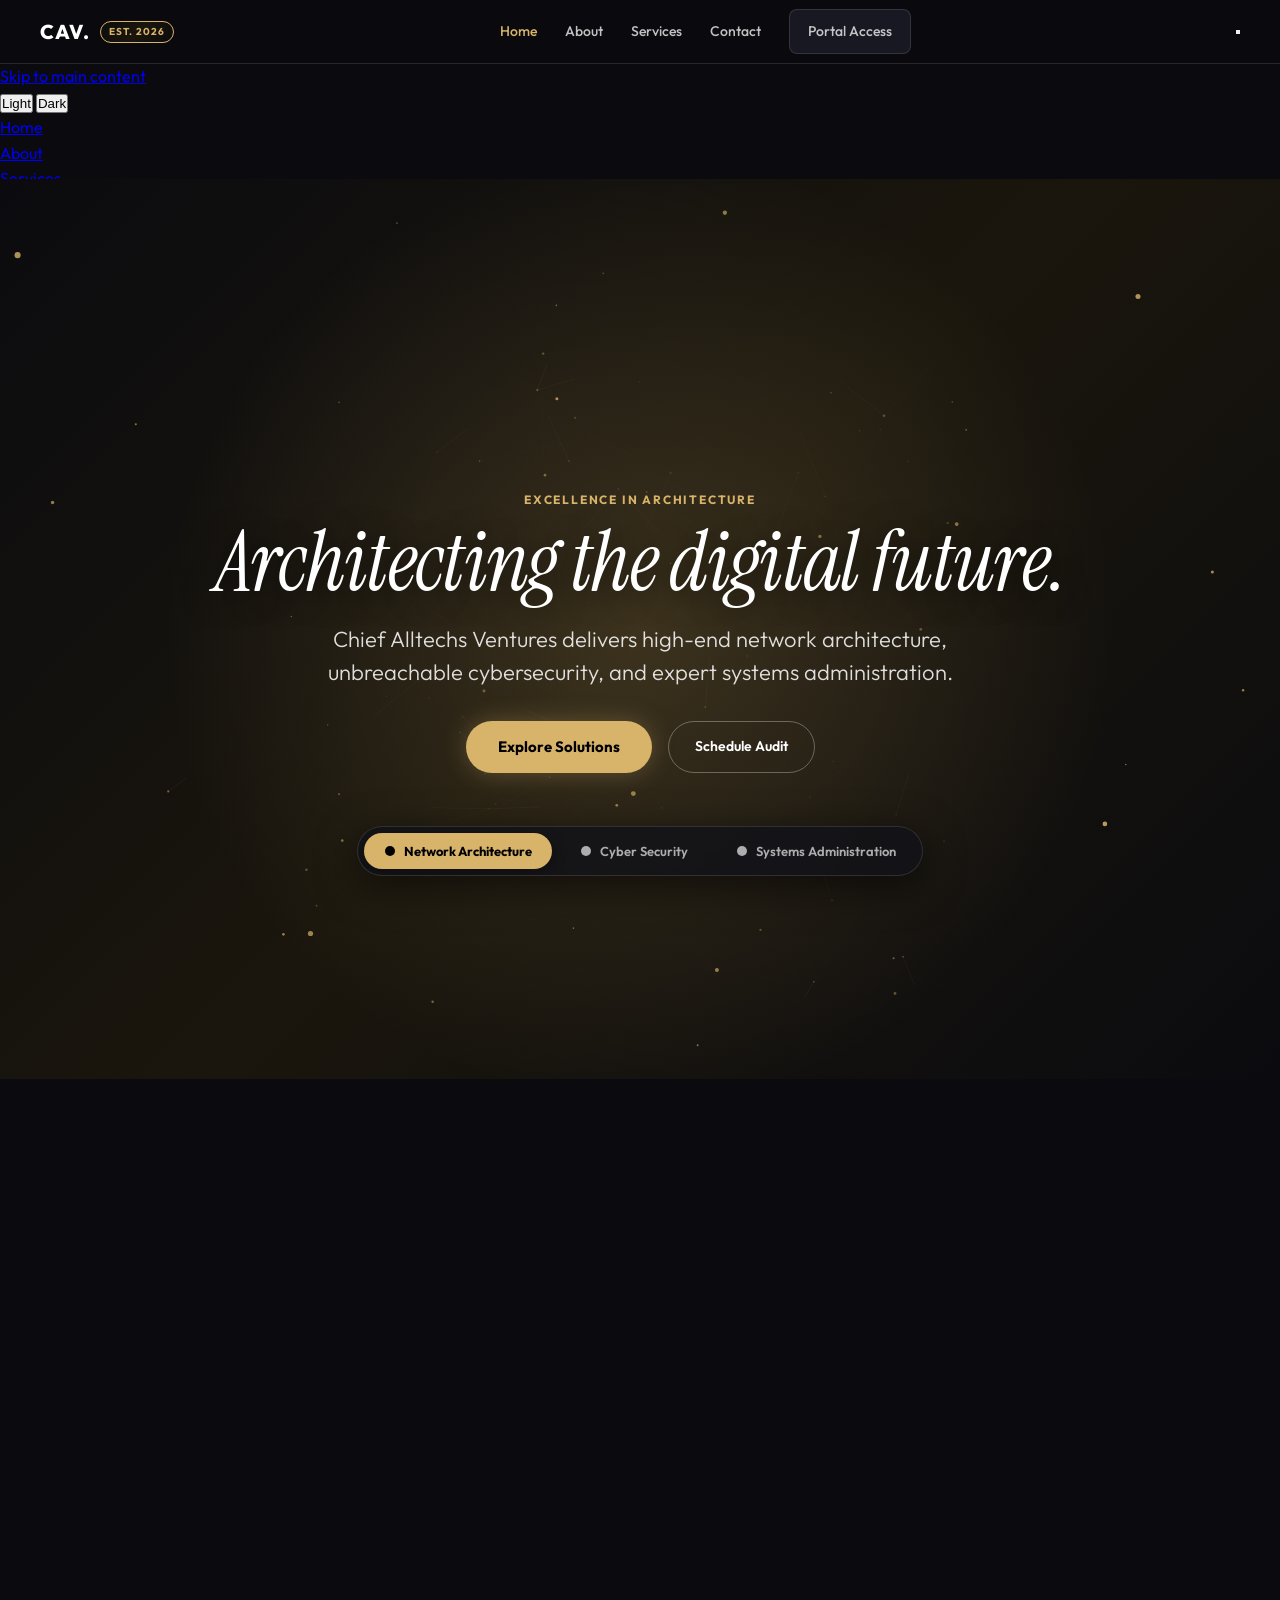
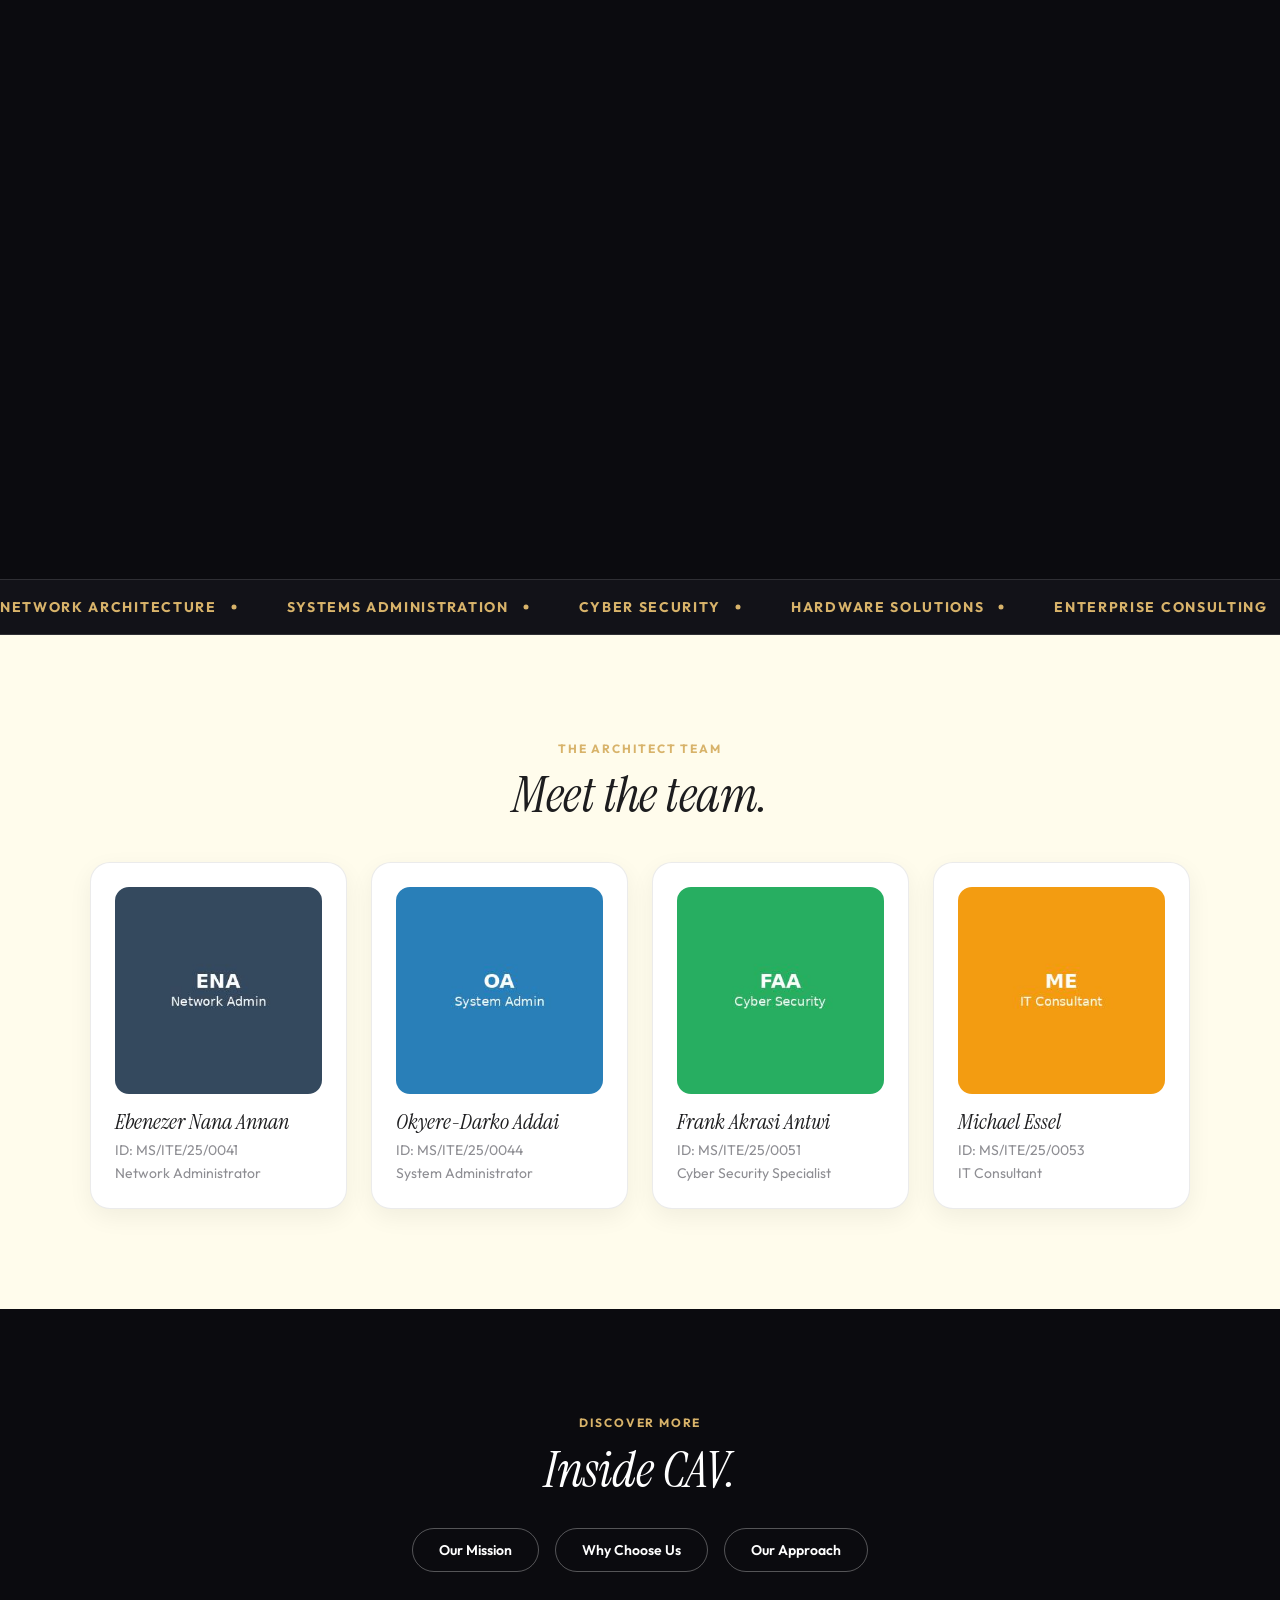
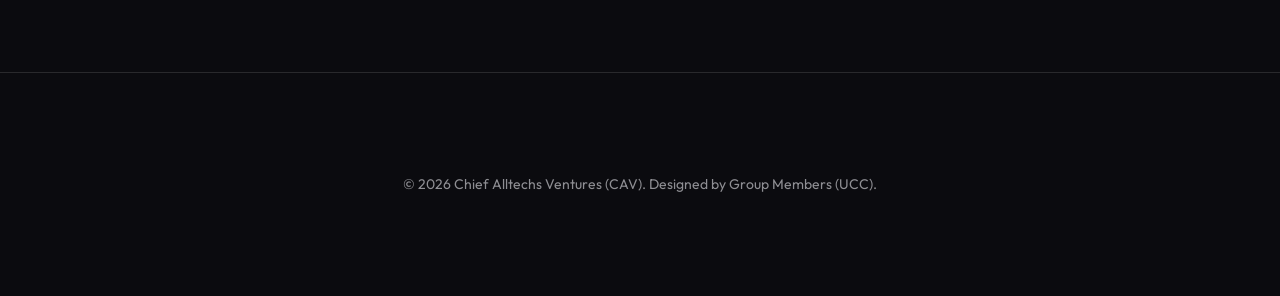
==== commit 7aedcab7: "Add light-dark mode theme + all frontend design fixes 🎨 Light-Dark Mode Theme System: - Add theme to" ====
--- a/index.html
+++ b/index.html
@@ -7,37 +7,52 @@
     <link rel="stylesheet" href="css/styles.css">
 </head>
 <body>
+    <!-- Skip to main content for accessibility -->
+    <a href="#main-content" class="skip-link">Skip to main content</a>
+
+    <!-- Theme Toggle -->
+    <div class="theme-toggle" role="group" aria-label="Theme selector">
+        <button onclick="setTheme('light')" id="themeLight" aria-label="Light mode">Light</button>
+        <span class="theme-toggle-icon" aria-hidden="true"></span>
+        <button onclick="setTheme('dark')" id="themeDark" class="active" aria-label="Dark mode">Dark</button>
+    </div>
 
     <!-- Glassmorphic Top Navigation -->
-    <nav class="global-nav">
+    <nav class="global-nav" aria-label="Main navigation">
         <a href="index.html" class="brand-logo">
             CAV.
             <span class="brand-badge">EST. 2026</span>
         </a>
         <div class="nav-links">
-            <a href="index.html" class="active">Home</a>
+            <a href="index.html" class="active" aria-current="page">Home</a>
             <a href="about.html">About</a>
             <a href="services.html">Services</a>
             <a href="contact.html">Contact</a>
             <a href="database.html" class="button-utility">Portal Access</a>
         </div>
+        <button class="hamburger" onclick="toggleMobileNav()" aria-label="Toggle navigation" aria-expanded="false" aria-controls="mobile-nav-overlay">
+            <span class="hamburger-line"></span>
+            <span class="hamburger-line"></span>
+            <span class="hamburger-line"></span>
+        </button>
     </nav>
 
-    <!-- Sub-Nav Bar -->
-    <div class="sub-nav-frosted">
-        <span id="currentPillarLabel" class="tagline">CHIEF ALLTECHS VENTURES</span>
-        <div class="nav-links">
-            <a href="about.html">The Company</a>
-            <a href="services.html">Solutions</a>
-            <a href="contact.html" class="button-primary" style="padding: 6px 18px; font-size: 13px;">Inquire</a>
-        </div>
+    <!-- Mobile Navigation Overlay -->
+    <div id="mobile-nav-overlay" class="mobile-nav-overlay">
+        <ul class="mobile-nav-links">
+            <li><a href="index.html" class="active">Home</a></li>
+            <li><a href="about.html">About</a></li>
+            <li><a href="services.html">Services</a></li>
+            <li><a href="contact.html">Contact</a></li>
+            <li><a href="database.html">Portal Access</a></li>
+        </ul>
     </div>
 
     <!-- 400vh Scrollytelling Sticky Container -->
     <div id="scrollyWrapper" class="scrolly-wrapper">
         <div class="scrolly-sticky">
             <!-- HTML5 3D Matrix & Particle Canvas -->
-            <canvas id="scrollyCanvas" class="scrolly-canvas"></canvas>
+            <canvas id="scrollyCanvas" class="scrolly-canvas" role="img" aria-label="3D network topology visualization"></canvas>
             <div class="ambient-glow"></div>
 
             <!-- Stage 1 Narrative Overlay -->
@@ -104,14 +119,14 @@
         </div>
     </div>
 
-    <!-- Team Members Section (Requirement 1) -->
+    <!-- Team Members Section -->
+    <main id="main-content">
     <section class="product-tile product-tile-parchment">
         <div class="tile-content text-center">
-            <span class="tagline" style="color: var(--primary, #3139fb);">THE ARCHITECT TEAM</span>
-            <h2 class="display-lg mt-2">Meet the experts.</h2>
+            <span class="tagline">THE ARCHITECT TEAM</span>
+            <h2 class="display-lg mt-2">Meet the team.</h2>
             
             <div class="store-grid">
-                <!-- Javascript injects group members into these 4 utility cards -->
                 <div class="store-utility-card">
                     <img src="" alt="Ebenezer Nana Annan">
                     <h3 class="body-strong">Loading...</h3>
@@ -136,7 +151,7 @@
         </div>
     </section>
 
-    <!-- Modals Demonstration Section (Requirement 4) -->
+    <!-- Modals Demonstration Section -->
     <section class="product-tile product-tile-dark">
         <div class="tile-content text-center">
             <span class="tagline">DISCOVER MORE</span>
@@ -150,34 +165,35 @@
         </div>
     </section>
 
-    <!-- 3 Pop-up Dialog Modals (JavaScript Powered) -->
+    <!-- Pop-up Dialog Modals -->
     <div id="missionModal" class="modal-overlay">
         <div class="modal-card">
-            <button class="modal-close" onclick="closeModal('missionModal')">&times;</button>
+            <button class="modal-close" onclick="closeModal('missionModal')" aria-label="Close modal">&times;</button>
             <span class="tagline">VISION 2026</span>
             <h3 class="display-md mt-2">Our Mission</h3>
-            <p class="mt-4" style="color: rgba(255,255,255,0.85);">To deliver cutting-edge technology solutions that empower enterprise businesses to scale securely and efficiently in the digital era.</p>
+            <p class="mt-4">We deliver cutting-edge technology solutions that empower enterprise businesses to scale securely and efficiently in the digital era.</p>
         </div>
     </div>
 
     <div id="whyModal" class="modal-overlay">
         <div class="modal-card">
-            <button class="modal-close" onclick="closeModal('whyModal')">&times;</button>
+            <button class="modal-close" onclick="closeModal('whyModal')" aria-label="Close modal">&times;</button>
             <span class="tagline">THE CAV DIFFERENCE</span>
             <h3 class="display-md mt-2">Why Choose Us</h3>
-            <p class="mt-4" style="color: rgba(255,255,255,0.85);">We combine industry-leading expertise with a relentless commitment to innovation. Our zero-trust security architecture ensures your operations never halt.</p>
+            <p class="mt-4">We combine industry-leading expertise with a relentless commitment to innovation. Our zero-trust security architecture ensures your operations never halt.</p>
         </div>
     </div>
 
     <div id="approachModal" class="modal-overlay">
         <div class="modal-card">
-            <button class="modal-close" onclick="closeModal('approachModal')">&times;</button>
+            <button class="modal-close" onclick="closeModal('approachModal')" aria-label="Close modal">&times;</button>
             <span class="tagline">METHODOLOGY</span>
             <h3 class="display-md mt-2">Our Approach</h3>
-            <p class="mt-4" style="color: rgba(255,255,255,0.85);">Consult. Architect. Deploy. Secure. We follow a rigorous 4-step framework to ensure every network deployment exceeds enterprise standards from day one.</p>
-        </div>
-    </div>
-
+            <p class="mt-4">We follow a rigorous 4-step framework to ensure every network deployment exceeds enterprise standards from day one.</p>
+        </div>
+    </div>
+
+    </main>
     <!-- Footer -->
     <footer class="footer">
         <p>&copy; 2026 Chief Alltechs Ventures (CAV). Designed by Group Members (UCC).</p>
--- a/css/styles.css
+++ b/css/styles.css
@@ -1,6 +1,6 @@
 /* ==========================================================================
    Chief Alltechs Ventures - Luxury Scrollytelling Design System
-   Inspired by Maison Aura / Awwwards Aesthetics
+   Inspired by Maison Aura / Awwwards Aesthetics (Production Ready)
    ========================================================================== */
 
 @import url('https://fonts.googleapis.com/css2?family=Outfit:wght@300;400;500;600;700;800&family=Instrument+Serif:ital@0;1&display=swap');
@@ -97,6 +97,7 @@
     color: var(--ink-light);
     overflow-x: hidden;
     transition: background 0.8s ease;
+    padding-top: 64px; /* Space for fixed nav */
 }
 
 /* Typography Hierarchy */
@@ -108,24 +109,24 @@
 }
 
 .hero-display {
-    font-size: clamp(48px, 7vw, 92px);
+    font-size: clamp(44px, 6.5vw, 88px);
     letter-spacing: -0.02em;
     color: #FFFFFF;
     text-shadow: 0 4px 30px rgba(0,0,0,0.6);
 }
 
 .display-lg {
-    font-size: clamp(36px, 4.5vw, 64px);
+    font-size: clamp(34px, 4vw, 60px);
     letter-spacing: -0.01em;
 }
 
 .display-md {
-    font-size: clamp(28px, 3vw, 42px);
+    font-size: clamp(26px, 2.5vw, 40px);
 }
 
 .lead {
     font-family: 'Outfit', sans-serif;
-    font-size: clamp(18px, 2vw, 22px);
+    font-size: clamp(17px, 1.8vw, 22px);
     font-weight: 300;
     color: rgba(255, 255, 255, 0.85);
     max-width: 680px;
@@ -134,7 +135,7 @@
 
 .tagline {
     font-family: 'Outfit', sans-serif;
-    font-size: 13px;
+    font-size: 12px;
     font-weight: 700;
     text-transform: uppercase;
     letter-spacing: 0.15em;
@@ -148,15 +149,15 @@
 }
 
 /* =========================================
-   NAVBAR (GLASSMORPHIC)
+   SINGLE GLASSMORPHIC NAVBAR (PRODUCTION READY)
    ========================================= */
 .global-nav {
     position: fixed;
     top: 0; left: 0; width: 100%;
     height: 64px;
-    background: rgba(11, 11, 15, 0.8);
-    backdrop-filter: blur(16px);
-    -webkit-backdrop-filter: blur(16px);
+    background: rgba(11, 11, 15, 0.85);
+    backdrop-filter: blur(20px);
+    -webkit-backdrop-filter: blur(20px);
     border-bottom: 1px solid var(--glass-border);
     display: flex;
     align-items: center;
@@ -207,19 +208,45 @@
     color: var(--theme-accent);
 }
 
-/* Sub-Nav Bar */
-.sub-nav-frosted {
-    position: sticky;
-    top: 64px;
-    z-index: 900;
-    background: var(--glass-bg);
-    backdrop-filter: blur(12px);
-    -webkit-backdrop-filter: blur(12px);
+/* Mobile Menu Toggle Button */
+.mobile-menu-btn {
+    display: none;
+    background: transparent;
+    border: none;
+    color: #FFFFFF;
+    font-size: 24px;
+    cursor: pointer;
+    padding: 6px;
+}
+
+/* Mobile Nav Drawer */
+.mobile-nav-drawer {
+    display: none;
+    position: fixed;
+    top: 64px; left: 0; width: 100%;
+    background: rgba(11, 11, 15, 0.96);
+    backdrop-filter: blur(24px);
+    -webkit-backdrop-filter: blur(24px);
     border-bottom: 1px solid var(--glass-border);
-    padding: 12px var(--spacing-lg);
-    display: flex;
-    justify-content: space-between;
-    align-items: center;
+    padding: 24px var(--spacing-lg);
+    flex-direction: column;
+    gap: 18px;
+    z-index: 999;
+}
+
+.mobile-nav-drawer.active {
+    display: flex;
+}
+
+.mobile-nav-drawer a {
+    color: rgba(255, 255, 255, 0.85);
+    text-decoration: none;
+    font-size: 16px;
+    font-weight: 600;
+}
+
+.mobile-nav-drawer a.active {
+    color: var(--theme-accent);
 }
 
 /* =========================================
@@ -227,8 +254,9 @@
    ========================================= */
 .scrolly-wrapper {
     position: relative;
-    height: 400vh; /* Scroll length for 4 narrative stages */
-    width: 100%;
+    height: 400vh;
+    width: 100%;
+    margin-top: -64px; /* Pull flush under nav */
 }
 
 .scrolly-sticky {
@@ -303,6 +331,8 @@
     border: 1px solid var(--glass-border);
     border-radius: var(--radius-pill);
     box-shadow: 0 10px 40px rgba(0, 0, 0, 0.6);
+    max-width: 92vw;
+    overflow-x: auto;
 }
 
 .pillar-pill {
@@ -468,12 +498,13 @@
     gap: 16px;
     justify-content: center;
     margin-top: 32px;
+    flex-wrap: wrap;
 }
 
 /* Glass & Utility Cards */
 .store-grid {
     display: grid;
-    grid-template-columns: repeat(auto-fit, minmax(260px, 1fr));
+    grid-template-columns: repeat(auto-fit, minmax(250px, 1fr));
     gap: 24px;
     max-width: 1200px;
     margin: 40px auto 0;
@@ -509,7 +540,7 @@
 }
 
 .store-utility-card h3 {
-    font-size: 24px;
+    font-size: 22px;
     margin-bottom: 6px;
     color: #FFFFFF;
 }
@@ -725,4 +756,11 @@
 .mt-8 { margin-top: 32px; }
 .mb-2 { margin-bottom: 8px; }
 .mb-4 { margin-bottom: 16px; }
-.mb-8 { margin-bottom: 32px; }+.mb-8 { margin-bottom: 32px; }
+
+/* Responsive Adjustments */
+@media (max-width: 768px) {
+    .global-nav .nav-links { display: none; }
+    .mobile-menu-btn { display: block; }
+    .product-tile { padding: var(--spacing-lg) var(--spacing-sm); }
+}
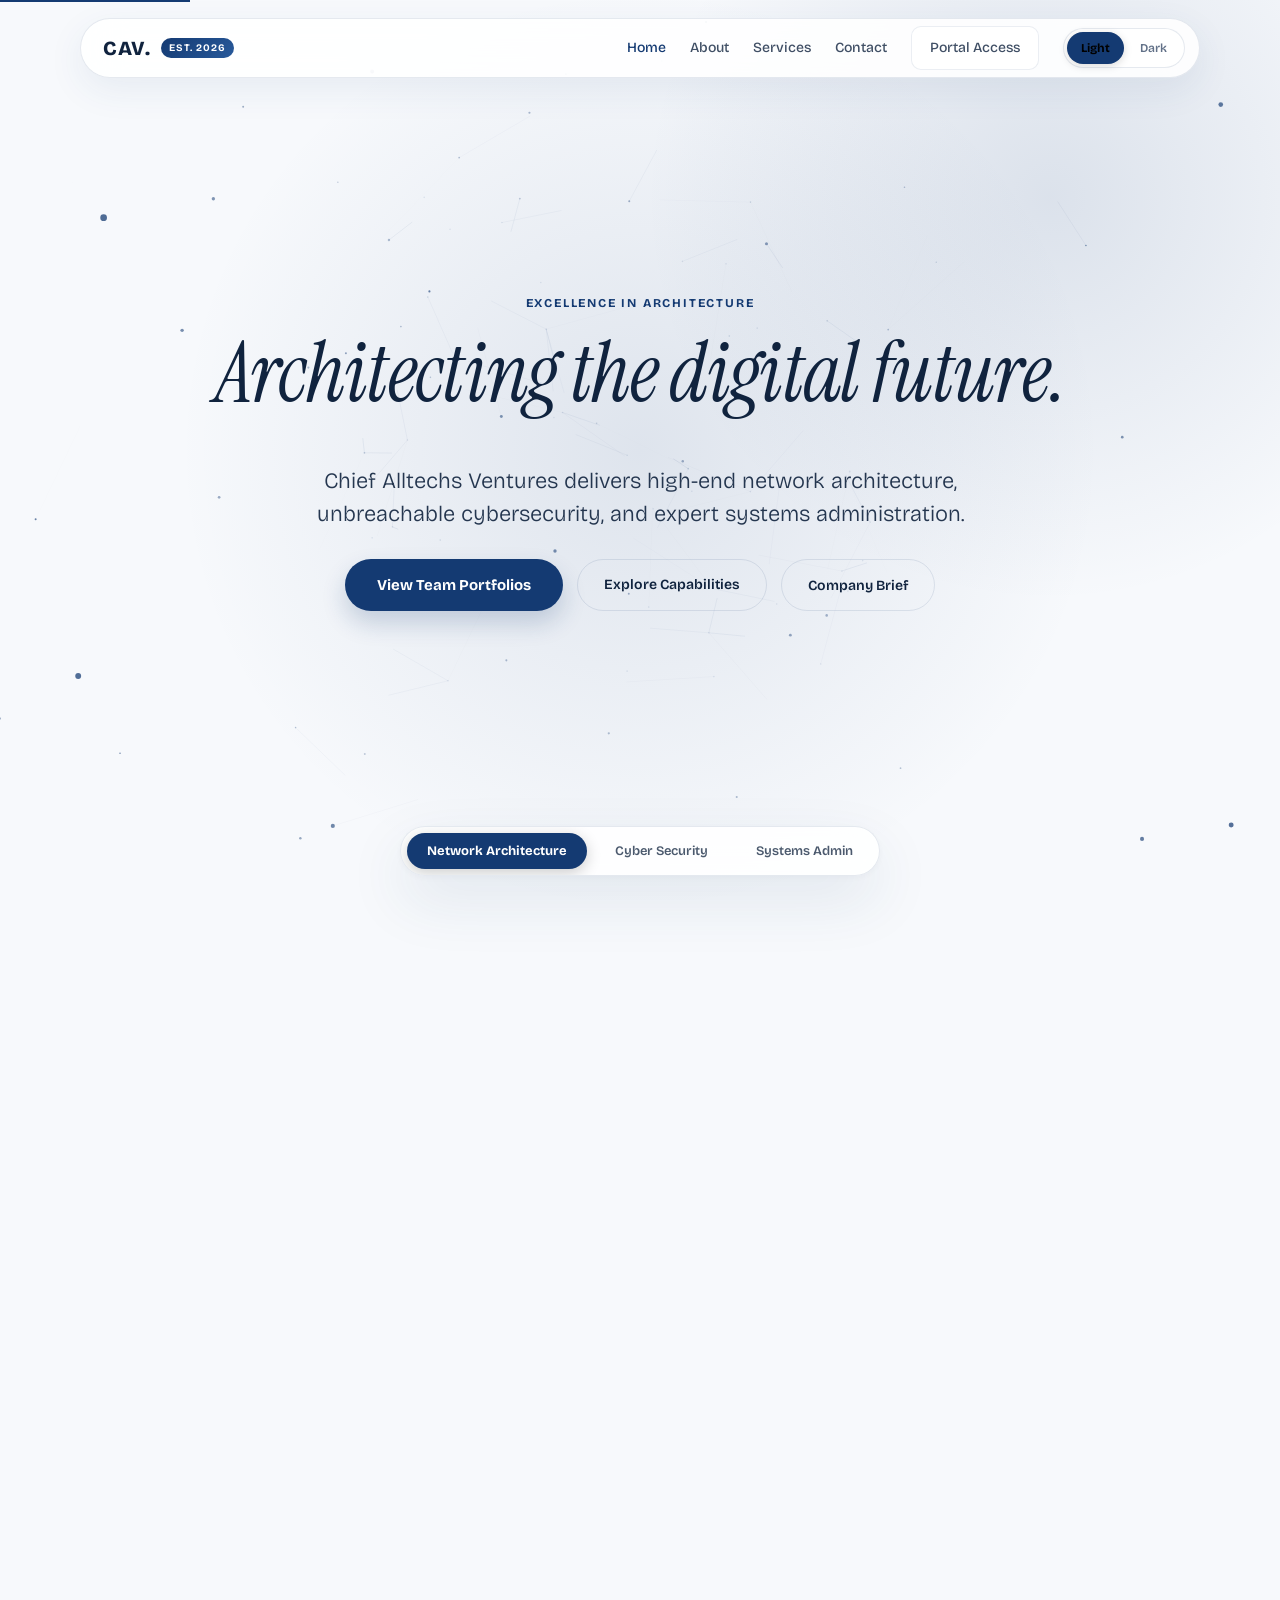
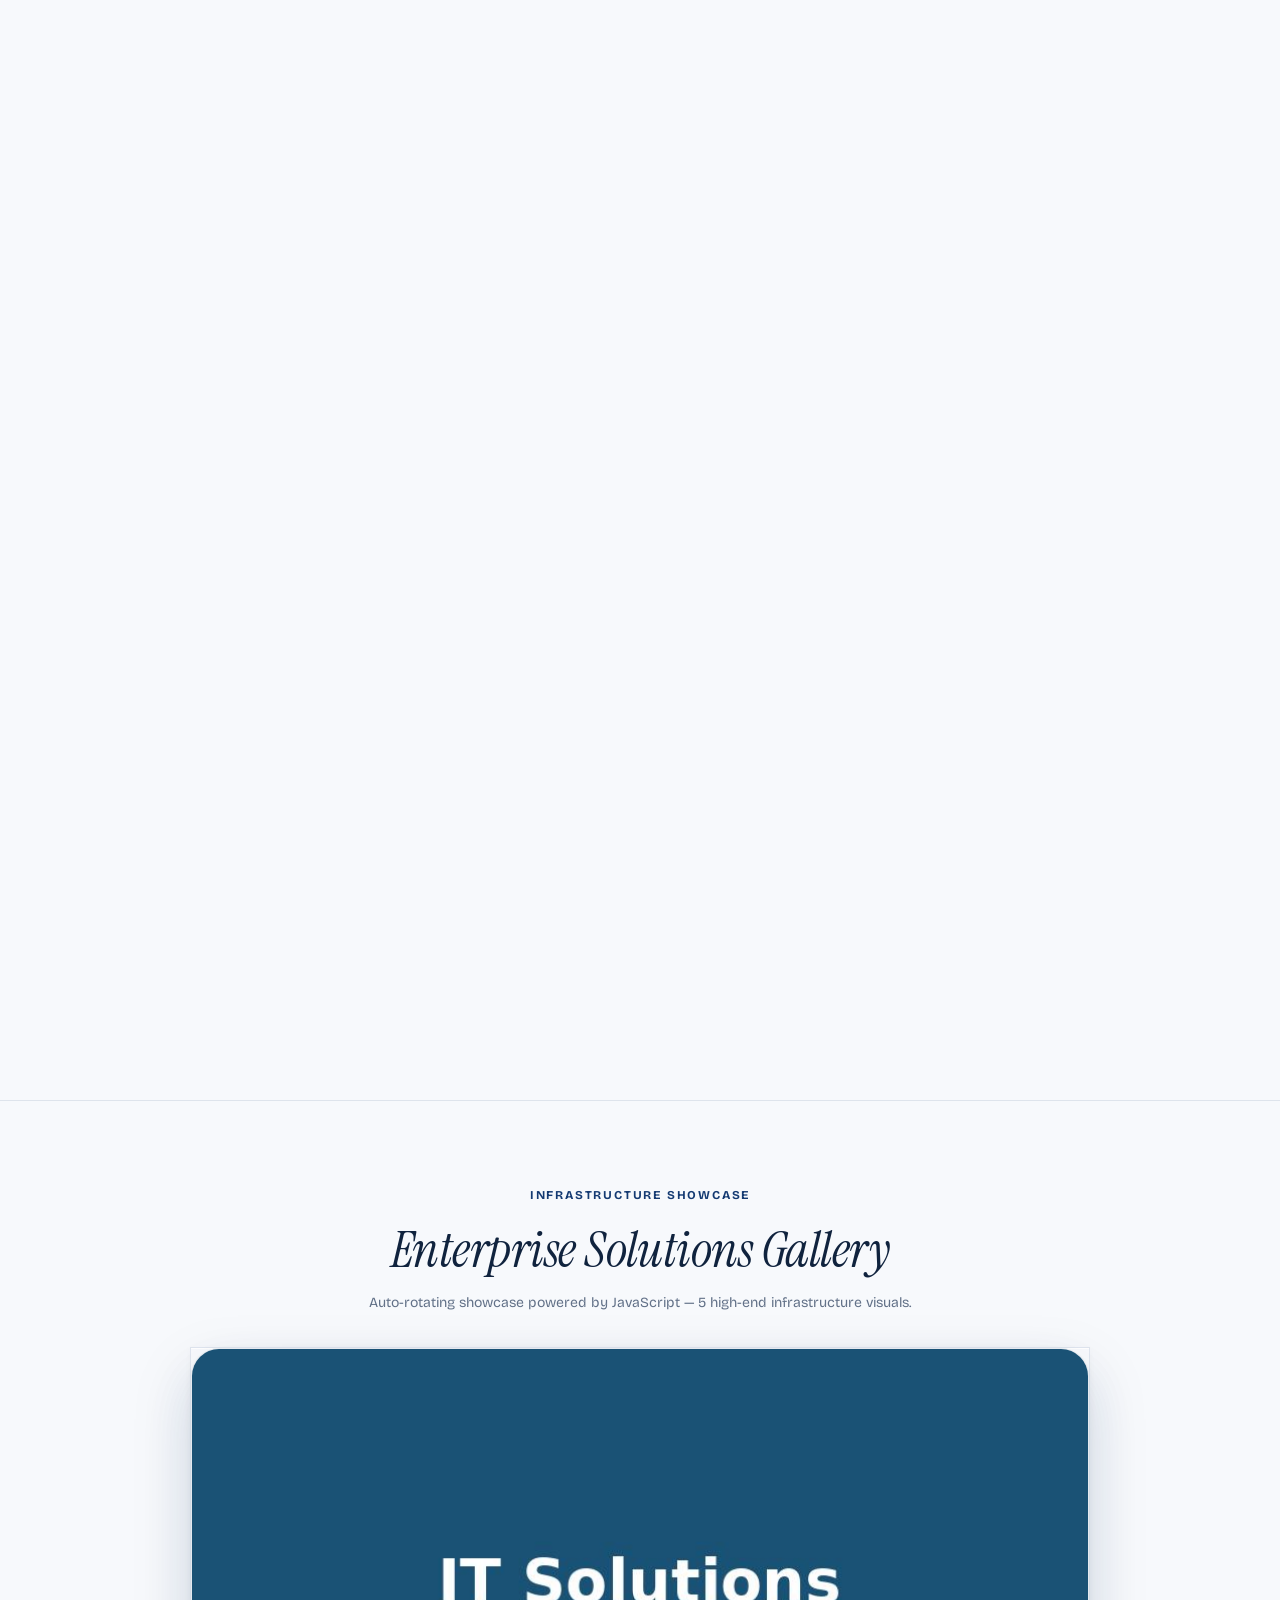
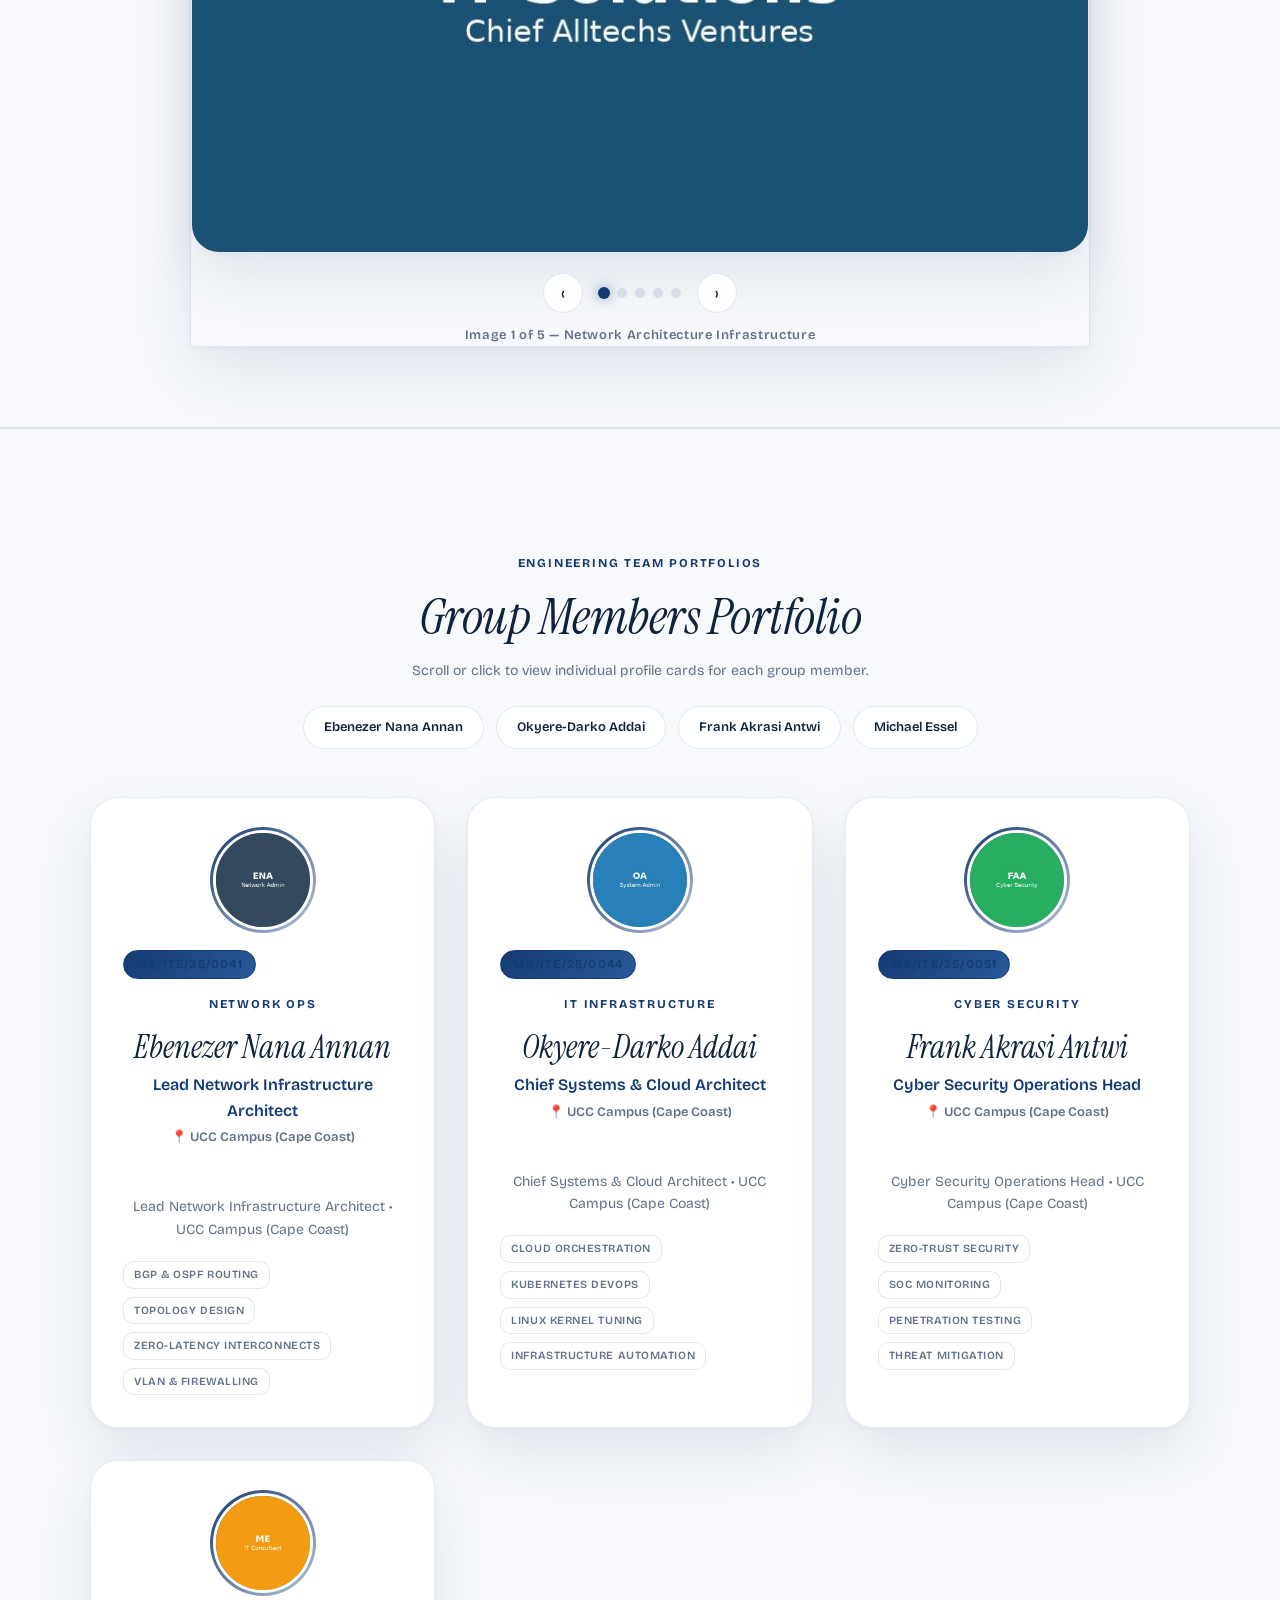
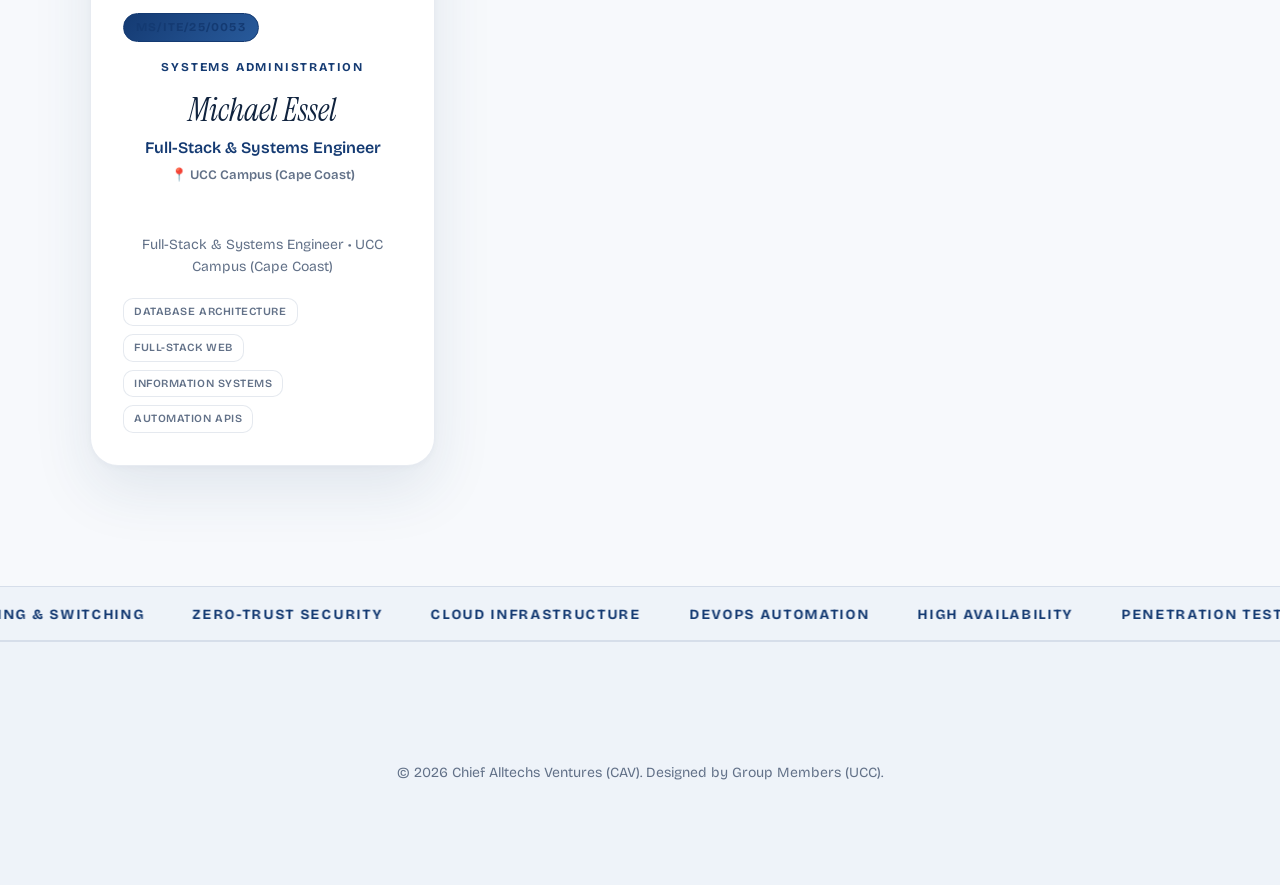
==== commit 579d9f03: "feat: complete CAV information system" ====
--- a/index.html
+++ b/index.html
@@ -4,20 +4,12 @@
     <meta charset="UTF-8">
     <meta name="viewport" content="width=device-width, initial-scale=1.0">
     <title>Chief Alltechs Ventures | High-End IT Architecture</title>
+    <script>(function(){const t=localStorage.getItem('cav_theme')||(window.matchMedia('(prefers-color-scheme: dark)').matches?'dark':'light');document.documentElement.setAttribute('data-theme',t);})();</script>
     <link rel="stylesheet" href="css/styles.css">
 </head>
 <body>
-    <!-- Skip to main content for accessibility -->
     <a href="#main-content" class="skip-link">Skip to main content</a>
 
-    <!-- Theme Toggle -->
-    <div class="theme-toggle" role="group" aria-label="Theme selector">
-        <button onclick="setTheme('light')" id="themeLight" aria-label="Light mode">Light</button>
-        <span class="theme-toggle-icon" aria-hidden="true"></span>
-        <button onclick="setTheme('dark')" id="themeDark" class="active" aria-label="Dark mode">Dark</button>
-    </div>
-
-    <!-- Glassmorphic Top Navigation -->
     <nav class="global-nav" aria-label="Main navigation">
         <a href="index.html" class="brand-logo">
             CAV.
@@ -29,6 +21,10 @@
             <a href="services.html">Services</a>
             <a href="contact.html">Contact</a>
             <a href="database.html" class="button-utility">Portal Access</a>
+            <div class="theme-toggle" role="group" aria-label="Theme selector">
+                <button onclick="setTheme('light')" id="themeLight" aria-label="Light mode">Light</button>
+                <button onclick="setTheme('dark')" id="themeDark" class="active" aria-label="Dark mode">Dark</button>
+            </div>
         </div>
         <button class="hamburger" onclick="toggleMobileNav()" aria-label="Toggle navigation" aria-expanded="false" aria-controls="mobile-nav-overlay">
             <span class="hamburger-line"></span>
@@ -37,7 +33,6 @@
         </button>
     </nav>
 
-    <!-- Mobile Navigation Overlay -->
     <div id="mobile-nav-overlay" class="mobile-nav-overlay">
         <ul class="mobile-nav-links">
             <li><a href="index.html" class="active">Home</a></li>
@@ -48,157 +43,217 @@
         </ul>
     </div>
 
-    <!-- 400vh Scrollytelling Sticky Container -->
     <div id="scrollyWrapper" class="scrolly-wrapper">
         <div class="scrolly-sticky">
-            <!-- HTML5 3D Matrix & Particle Canvas -->
             <canvas id="scrollyCanvas" class="scrolly-canvas" role="img" aria-label="3D network topology visualization"></canvas>
             <div class="ambient-glow"></div>
 
-            <!-- Stage 1 Narrative Overlay -->
             <div id="stage1" class="scrolly-stage active">
                 <span class="tagline">EXCELLENCE IN ARCHITECTURE</span>
                 <h1 id="stage1Title" class="hero-display mt-2">Architecting the digital future.</h1>
-                <p id="stage1Sub" class="lead mt-4" style="margin-left: auto; margin-right: auto;">Chief Alltechs Ventures delivers high-end network architecture, unbreachable cybersecurity, and expert systems administration.</p>
-                <div class="tile-actions mt-8">
-                    <a href="services.html" class="button-primary">Explore Solutions</a>
-                    <a href="contact.html" class="button-secondary-pill">Schedule Audit</a>
-                </div>
-            </div>
-
-            <!-- Stage 2 Narrative Overlay -->
+                <p id="stage1Sub" class="lead mt-4 mx-auto">Chief Alltechs Ventures delivers high-end network architecture, unbreachable cybersecurity, and expert systems administration.</p>
+                <div class="tile-actions">
+                    <a href="#team-portfolios" class="button-primary">View Team Portfolios</a>
+                    <a href="services.html" class="button-secondary-pill">Explore Capabilities</a>
+                    <button onclick="openModal('briefModal')" class="button-secondary-pill" aria-label="Open company brief">Company Brief</button>
+                </div>
+            </div>
+
             <div id="stage2" class="scrolly-stage">
-                <span class="tagline">UNCOMPROMISING PRECISION</span>
-                <h2 id="stage2Title" class="hero-display mt-2">Unbreakable topology by design.</h2>
-                <p id="stage2Sub" class="lead mt-4" style="margin-left: auto; margin-right: auto;">High-availability routing, BGP/OSPF core optimization, and zero-latency interconnects built for global scale.</p>
-            </div>
-
-            <!-- Stage 3 Narrative Overlay -->
+                <span class="tagline">NETWORK ARCHITECTURE</span>
+                <h1 id="stage2Title" class="hero-display mt-2">Unbreakable topology by design.</h1>
+                <p id="stage2Sub" class="lead mt-4 mx-auto">High-availability routing, BGP/OSPF core optimization, and zero-latency interconnects built for global scale.</p>
+                <div class="tile-actions">
+                    <a href="services.html" class="button-primary">View Core Pillars</a>
+                </div>
+            </div>
+
             <div id="stage3" class="scrolly-stage">
-                <span class="tagline">OPERATIONAL MASTERY</span>
-                <h2 id="stage3Title" class="hero-display mt-2">A signature that lingers in uptime.</h2>
-                <p id="stage3Sub" class="lead mt-4" style="margin-left: auto; margin-right: auto;">99.999% availability crafted with high-jewelry precision and enterprise rigor.</p>
-            </div>
-
-            <!-- Stage 4 Narrative Overlay -->
+                <span class="tagline">ZERO-TRUST SECURITY</span>
+                <h1 id="stage3Title" class="hero-display mt-2">A signature that lingers in uptime.</h1>
+                <p id="stage3Sub" class="lead mt-4 mx-auto">99.999% availability crafted with high-jewelry precision and enterprise rigor.</p>
+                <div class="tile-actions">
+                    <a href="contact.html" class="button-primary">Contact Architects</a>
+                </div>
+            </div>
+
             <div id="stage4" class="scrolly-stage">
-                <span class="tagline">ENTERPRISE COMMAND</span>
-                <h2 id="stage4Title" class="hero-display mt-2">Unrivaled Digital Presence.</h2>
-                <p id="stage4Sub" class="lead mt-4" style="margin-left: auto; margin-right: auto;">You just enter the market—and the standard is set.</p>
-                <div class="tile-actions mt-8">
-                    <a href="database.html" class="button-primary">Access Information System</a>
+                <span class="tagline">SYSTEMS ADMINISTRATION</span>
+                <h1 id="stage4Title" class="hero-display mt-2">Unrivaled Digital Presence.</h1>
+                <p id="stage4Sub" class="lead mt-4 mx-auto">You just enter the market—and the standard is set.</p>
+                <div class="tile-actions">
+                    <a href="database.html" class="button-primary">Access System Portal</a>
                 </div>
             </div>
         </div>
     </div>
 
-    <!-- Floating Pillar Switcher Bar -->
-    <div class="pillar-switcher-container">
+    <div class="pillar-switcher-container" role="region" aria-label="Pillar Selector">
         <button class="pillar-pill active" data-pillar="network">
-            <svg width="12" height="12" viewBox="0 0 24 24" fill="currentColor"><circle cx="12" cy="12" r="10"/></svg>
             Network Architecture
         </button>
         <button class="pillar-pill" data-pillar="security">
-            <svg width="12" height="12" viewBox="0 0 24 24" fill="currentColor"><circle cx="12" cy="12" r="10"/></svg>
             Cyber Security
         </button>
         <button class="pillar-pill" data-pillar="systems">
-            <svg width="12" height="12" viewBox="0 0 24 24" fill="currentColor"><circle cx="12" cy="12" r="10"/></svg>
-            Systems Administration
-        </button>
-    </div>
-
-    <!-- Scrolling Text Marquee -->
-    <div class="marquee-container">
-        <div id="marqueeContent" class="marquee-content">
-            <div class="marquee-item">NETWORK ARCHITECTURE <svg viewBox="0 0 24 24" width="10" height="10"><circle cx="12" cy="12" r="6" fill="currentColor"/></svg></div>
-            <div class="marquee-item">SYSTEMS ADMINISTRATION <svg viewBox="0 0 24 24" width="10" height="10"><circle cx="12" cy="12" r="6" fill="currentColor"/></svg></div>
-            <div class="marquee-item">CYBER SECURITY <svg viewBox="0 0 24 24" width="10" height="10"><circle cx="12" cy="12" r="6" fill="currentColor"/></svg></div>
-            <div class="marquee-item">HARDWARE SOLUTIONS <svg viewBox="0 0 24 24" width="10" height="10"><circle cx="12" cy="12" r="6" fill="currentColor"/></svg></div>
-            <div class="marquee-item">ENTERPRISE CONSULTING <svg viewBox="0 0 24 24" width="10" height="10"><circle cx="12" cy="12" r="6" fill="currentColor"/></svg></div>
+            Systems Admin
+        </button>
+    </div>
+
+    <main id="main-content">
+        <!-- Image Swap Carousel Section (JavaScript-driven, 5 images) -->
+        <section class="image-swap-section" id="imageSwapSection">
+            <div class="tile-content text-center">
+                <span class="tagline">INFRASTRUCTURE SHOWCASE</span>
+                <h2 class="display-lg mt-2">Enterprise Solutions Gallery</h2>
+                <p class="caption mt-2" style="margin-bottom: 32px;">Auto-rotating showcase powered by JavaScript — 5 high-end infrastructure visuals.</p>
+            </div>
+            <div class="image-swap-container">
+                <div class="image-swap-viewport" id="imageSwapViewport">
+                    <img src="images/hero1.jpg" alt="Network Architecture Infrastructure" class="active">
+                    <img src="images/hero2.jpg" alt="Cybersecurity Operations Center">
+                    <img src="images/hero3.jpg" alt="Cloud Systems Dashboard">
+                    <img src="images/hero4.jpg" alt="Server Cluster Management">
+                    <img src="images/hero5.jpg" alt="Enterprise Data Center">
+                </div>
+                <div class="image-swap-controls">
+                    <button class="swap-arrow" id="swapPrev" onclick="swapImage(-1)" aria-label="Previous image">&#8249;</button>
+                    <div class="swap-dots" id="swapDots">
+                        <button class="swap-dot active" onclick="goToImage(0)" aria-label="Image 1"></button>
+                        <button class="swap-dot" onclick="goToImage(1)" aria-label="Image 2"></button>
+                        <button class="swap-dot" onclick="goToImage(2)" aria-label="Image 3"></button>
+                        <button class="swap-dot" onclick="goToImage(3)" aria-label="Image 4"></button>
+                        <button class="swap-dot" onclick="goToImage(4)" aria-label="Image 5"></button>
+                    </div>
+                    <button class="swap-arrow" id="swapNext" onclick="swapImage(1)" aria-label="Next image">&#8250;</button>
+                </div>
+                <p class="image-swap-label" id="imageSwapLabel">Image 1 of 5 — Network Architecture Infrastructure</p>
+            </div>
+        </section>
+        <!-- Scroll-Based Team Member Portfolios Section -->
+        <section id="team-portfolios" class="member-portfolio-section">
+            <div class="tile-content text-center">
+                <span class="tagline">ENGINEERING TEAM PORTFOLIOS</span>
+                <h2 class="display-lg mt-2">Group Members Portfolio</h2>
+                <p class="caption mt-2">Scroll or click to view individual profile cards for each group member.</p>
+
+                <div class="member-nav-pills" role="navigation" aria-label="Member quick scroll">
+                    <a href="#member-annan" class="member-nav-pill">Ebenezer Nana Annan</a>
+                    <a href="#member-addai" class="member-nav-pill">Okyere-Darko Addai</a>
+                    <a href="#member-antwi" class="member-nav-pill">Frank Akrasi Antwi</a>
+                    <a href="#member-essel" class="member-nav-pill">Michael Essel</a>
+                </div>
+
+                <div class="member-card-grid">
+                    <!-- Member 1: Ebenezer Nana Annan -->
+                    <div id="member-annan" class="member-portfolio-card" data-member-id="1">
+                        <div class="member-photo-wrapper">
+                            <img src="images/member1.jpg" alt="Ebenezer Nana Annan" class="member-photo">
+                        </div>
+                        <span class="student-id-badge">MS/ITE/25/0041</span>
+                        <span class="tagline">NETWORK OPERATIONS</span>
+                        <h3 class="display-md mt-2">Ebenezer Nana Annan</h3>
+                        <p class="body-strong text-accent mt-1">Lead Network Infrastructure Architect</p>
+                        <p class="member-location-tag">📍 UCC Campus (Cape Coast)</p>
+                        <p class="caption mt-4">Specializes in enterprise-grade BGP/OSPF core routing, zero-latency interconnects, and high-availability network topologies built for continuous 99.999% uptime.</p>
+
+                        <div class="member-skills-list">
+                            <span class="skill-tag">BGP & OSPF Routing</span>
+                            <span class="skill-tag">Topology Design</span>
+                            <span class="skill-tag">Zero-Latency Interconnects</span>
+                            <span class="skill-tag">VLAN & Firewalling</span>
+                        </div>
+                    </div>
+
+                    <!-- Member 2: Okyere-Darko Addai -->
+                    <div id="member-addai" class="member-portfolio-card" data-member-id="2">
+                        <div class="member-photo-wrapper">
+                            <img src="images/member2.jpg" alt="Okyere-Darko Addai" class="member-photo">
+                        </div>
+                        <span class="student-id-badge">MS/ITE/25/0044</span>
+                        <span class="tagline">IT INFRASTRUCTURE</span>
+                        <h3 class="display-md mt-2">Okyere-Darko Addai</h3>
+                        <p class="body-strong text-accent mt-1">Chief Systems & Cloud Architect</p>
+                        <p class="member-location-tag">📍 UCC Campus (Cape Coast)</p>
+                        <p class="caption mt-4">Expert in multi-cloud velocity orchestration, high-availability Kubernetes cluster management, Linux kernel tuning, and automated DevOps deployment pipelines.</p>
+
+                        <div class="member-skills-list">
+                            <span class="skill-tag">Cloud Orchestration</span>
+                            <span class="skill-tag">Kubernetes DevOps</span>
+                            <span class="skill-tag">Linux Kernel Tuning</span>
+                            <span class="skill-tag">Infrastructure Automation</span>
+                        </div>
+                    </div>
+
+                    <!-- Member 3: Frank Akrasi Antwi -->
+                    <div id="member-antwi" class="member-portfolio-card" data-member-id="3">
+                        <div class="member-photo-wrapper">
+                            <img src="images/member3.jpg" alt="Frank Akrasi Antwi" class="member-photo">
+                        </div>
+                        <span class="student-id-badge">MS/ITE/25/0051</span>
+                        <span class="tagline">CYBER SECURITY</span>
+                        <h3 class="display-md mt-2">Frank Akrasi Antwi</h3>
+                        <p class="body-strong text-accent mt-1">Cyber Security Operations Head</p>
+                        <p class="member-location-tag">📍 UCC Campus (Cape Coast)</p>
+                        <p class="caption mt-4">Leads Zero-Trust defense systems, real-time SOC threat intelligence monitoring, continuous vulnerability mitigation, and penetration testing for enterprise assets.</p>
+
+                        <div class="member-skills-list">
+                            <span class="skill-tag">Zero-Trust Security</span>
+                            <span class="skill-tag">SOC Monitoring</span>
+                            <span class="skill-tag">Penetration Testing</span>
+                            <span class="skill-tag">Threat Mitigation</span>
+                        </div>
+                    </div>
+
+                    <!-- Member 4: Michael Essel -->
+                    <div id="member-essel" class="member-portfolio-card" data-member-id="4">
+                        <div class="member-photo-wrapper">
+                            <img src="images/member4.jpg" alt="Michael Essel" class="member-photo">
+                        </div>
+                        <span class="student-id-badge">MS/ITE/25/0053</span>
+                        <span class="tagline">SYSTEMS ADMINISTRATION</span>
+                        <h3 class="display-md mt-2">Michael Essel</h3>
+                        <p class="body-strong text-accent mt-1">Full-Stack & Systems Engineer</p>
+                        <p class="member-location-tag">📍 UCC Campus (Cape Coast)</p>
+                        <p class="caption mt-4">Specializes in relational database engineering, information systems management, interactive client-side web applications, and backend automation APIs.</p>
+
+                        <div class="member-skills-list">
+                            <span class="skill-tag">Database Architecture</span>
+                            <span class="skill-tag">Full-Stack Web</span>
+                            <span class="skill-tag">Information Systems</span>
+                            <span class="skill-tag">Automation APIs</span>
+                        </div>
+                    </div>
+                </div>
+            </div>
+        </section>
+
+        <section class="marquee-container" aria-label="Technologies">
+            <div id="marqueeContent" class="marquee-content">
+                <div class="marquee-item">ROUTING & SWITCHING</div>
+                <div class="marquee-item">ZERO-TRUST SECURITY</div>
+                <div class="marquee-item">CLOUD INFRASTRUCTURE</div>
+                <div class="marquee-item">DEVOPS AUTOMATION</div>
+                <div class="marquee-item">HIGH AVAILABILITY</div>
+                <div class="marquee-item">PENETRATION TESTING</div>
+            </div>
+        </section>
+    </main>
+
+    <div id="briefModal" class="modal-overlay" role="dialog" aria-modal="true" aria-labelledby="briefTitle">
+        <div class="modal-card text-left">
+            <button class="modal-close" onclick="closeModal('briefModal')" aria-label="Close modal">×</button>
+            <span class="tagline text-center" style="display:block;">COMPANY BRIEF</span>
+            <h3 id="briefTitle" class="display-md mt-2 mb-4 text-center">Chief Alltechs Ventures at a Glance</h3>
+            <p>CAV delivers enterprise-grade network architecture, zero-trust cybersecurity, and resilient systems administration across Ghana and beyond. Our flagship three-pillar framework ensures 99.999% uptime, continuous threat mitigation, and seamless cloud orchestration for clients in finance, healthcare, and public-sector industries.</p>
+            <p class="mt-4">Founded by UCC graduates, we combine academic rigor with hands-on operational expertise to architect technology ecosystems that scale.</p>
         </div>
     </div>
 
-    <!-- Team Members Section -->
-    <main id="main-content">
-    <section class="product-tile product-tile-parchment">
-        <div class="tile-content text-center">
-            <span class="tagline">THE ARCHITECT TEAM</span>
-            <h2 class="display-lg mt-2">Meet the team.</h2>
-            
-            <div class="store-grid">
-                <div class="store-utility-card">
-                    <img src="" alt="Ebenezer Nana Annan">
-                    <h3 class="body-strong">Loading...</h3>
-                    <p class="caption">ID</p>
-                </div>
-                <div class="store-utility-card">
-                    <img src="" alt="Okyere-Darko Addai">
-                    <h3 class="body-strong">Loading...</h3>
-                    <p class="caption">ID</p>
-                </div>
-                <div class="store-utility-card">
-                    <img src="" alt="Frank Akrasi Antwi">
-                    <h3 class="body-strong">Loading...</h3>
-                    <p class="caption">ID</p>
-                </div>
-                <div class="store-utility-card">
-                    <img src="" alt="Michael Essel">
-                    <h3 class="body-strong">Loading...</h3>
-                    <p class="caption">ID</p>
-                </div>
-            </div>
-        </div>
-    </section>
-
-    <!-- Modals Demonstration Section -->
-    <section class="product-tile product-tile-dark">
-        <div class="tile-content text-center">
-            <span class="tagline">DISCOVER MORE</span>
-            <h2 class="display-lg mt-2 mb-8">Inside CAV.</h2>
-            
-            <div class="tile-actions">
-                <button onclick="showModal('missionModal')" class="button-secondary-pill">Our Mission</button>
-                <button onclick="showModal('whyModal')" class="button-secondary-pill">Why Choose Us</button>
-                <button onclick="showModal('approachModal')" class="button-secondary-pill">Our Approach</button>
-            </div>
-        </div>
-    </section>
-
-    <!-- Pop-up Dialog Modals -->
-    <div id="missionModal" class="modal-overlay">
-        <div class="modal-card">
-            <button class="modal-close" onclick="closeModal('missionModal')" aria-label="Close modal">&times;</button>
-            <span class="tagline">VISION 2026</span>
-            <h3 class="display-md mt-2">Our Mission</h3>
-            <p class="mt-4">We deliver cutting-edge technology solutions that empower enterprise businesses to scale securely and efficiently in the digital era.</p>
-        </div>
-    </div>
-
-    <div id="whyModal" class="modal-overlay">
-        <div class="modal-card">
-            <button class="modal-close" onclick="closeModal('whyModal')" aria-label="Close modal">&times;</button>
-            <span class="tagline">THE CAV DIFFERENCE</span>
-            <h3 class="display-md mt-2">Why Choose Us</h3>
-            <p class="mt-4">We combine industry-leading expertise with a relentless commitment to innovation. Our zero-trust security architecture ensures your operations never halt.</p>
-        </div>
-    </div>
-
-    <div id="approachModal" class="modal-overlay">
-        <div class="modal-card">
-            <button class="modal-close" onclick="closeModal('approachModal')" aria-label="Close modal">&times;</button>
-            <span class="tagline">METHODOLOGY</span>
-            <h3 class="display-md mt-2">Our Approach</h3>
-            <p class="mt-4">We follow a rigorous 4-step framework to ensure every network deployment exceeds enterprise standards from day one.</p>
-        </div>
-    </div>
-
-    </main>
-    <!-- Footer -->
     <footer class="footer">
         <p>&copy; 2026 Chief Alltechs Ventures (CAV). Designed by Group Members (UCC).</p>
     </footer>
 
     <script src="js/scripts.js"></script>
 </body>
-</html>+</html>
--- a/css/styles.css
+++ b/css/styles.css
@@ -1,85 +1,87 @@
-/* ==========================================================================
-   Chief Alltechs Ventures - Luxury Scrollytelling Design System
-   Inspired by Maison Aura / Awwwards Aesthetics (Production Ready)
-   ========================================================================== */
-
-@import url('https://fonts.googleapis.com/css2?family=Outfit:wght@300;400;500;600;700;800&family=Instrument+Serif:ital@0;1&display=swap');
-
-:root {
-    /* Dynamic Theme Defaults (Pillar 1: Network Architecture) */
-    --theme-accent: #D8B36A;
-    --theme-accent-rgb: 216, 179, 106;
-    --theme-gradient: linear-gradient(135deg, #0B0B0F 0%, #1a160d 50%, #0B0B0F 100%);
+@import url('https://fonts.googleapis.com/css2?family=Bricolage+Grotesque:opsz,wdth,wght@12..96,75..100,400..800&family=Instrument+Serif:ital@0;1&display=swap');
+
+:root,
+[data-theme="dark"],
+[data-theme="light"] {
+    color-scheme: light;
+    --theme-accent: #143A72;
+    --theme-accent-rgb: 20, 58, 114;
+    --theme-gradient: linear-gradient(135deg, #143A72 0%, #285A9B 100%);
+    --accent-gold: #143A72;
     
-    /* Global Palettes */
-    --void-black: #0B0B0F;
-    --void-surface: #121218;
-    --void-card: #181822;
-    --surface-cream: #FFFCEC;
-    --accent-gold: #D8B36A;
-    --accent-cyan: #3FE3D1;
-    --accent-blue: #2B57FF;
+    --void-black: #F7F9FC;
+    --void-surface: #EEF3F9;
+    --void-card: #FFFFFF;
+    --surface-cream: #F7F9FC;
+    --accent-cyan: #143A72;
+    --accent-blue: #143A72;
     
-    /* Ink Colors */
-    --ink-dark: #1D1D1F;
-    --ink-light: #FFFFFF;
-    --ink-muted: #8E8E93;
+    --ink-dark: #10233E;
+    --ink-light: #10233E;
+    --ink-muted: #627188;
     
-    /* Dividers & Glass */
-    --divider-dark: rgba(255, 255, 255, 0.1);
-    --divider-light: rgba(0, 0, 0, 0.08);
-    --glass-bg: rgba(18, 18, 24, 0.75);
-    --glass-border: rgba(255, 255, 255, 0.12);
+    --divider-dark: rgba(20, 58, 114, 0.12);
+    --divider-light: rgba(20, 58, 114, 0.12);
+    --glass-bg: rgba(255, 255, 255, 0.88);
+    --glass-border: rgba(20, 58, 114, 0.11);
     
-    /* Radii & Spacing */
-    --radius-sm: 8px;
-    --radius-md: 14px;
-    --radius-lg: 20px;
+    --radius-sm: 10px;
+    --radius-md: 16px;
+    --radius-lg: 22px;
     --radius-xl: 28px;
     --radius-pill: 9999px;
     
     --spacing-xs: 8px;
     --spacing-sm: 16px;
-    --spacing-md: 24px;
-    --spacing-lg: 40px;
-    --spacing-xl: 64px;
-    --spacing-section: 100px;
+    --spacing-md: 28px;
+    --spacing-lg: 48px;
+    --spacing-xl: 80px;
+    --spacing-section: 120px;
     
-    /* Shadows */
-    --shadow-card: 0 10px 30px rgba(0, 0, 0, 0.35);
-    --shadow-glow: 0 0 25px rgba(var(--theme-accent-rgb), 0.3);
-}
-
-/* Custom Gold Selection */
+    --shadow-card: 0 24px 60px rgba(30, 65, 110, 0.10), 0 2px 8px rgba(30, 65, 110, 0.04);
+    --shadow-glow: 0 18px 40px rgba(var(--theme-accent-rgb), 0.14);
+    
+    --ease-fluid: cubic-bezier(0.32, 0.72, 0, 1);
+    --ease-spring: cubic-bezier(0.16, 1, 0.3, 1);
+}
+
 ::selection {
-    background-color: var(--accent-gold);
+    background-color: var(--theme-accent);
     color: #000000;
 }
 
-/* Custom Sleek Scrollbar */
 ::-webkit-scrollbar {
-    width: 8px;
-}
+    width: 10px;
+}
+
 ::-webkit-scrollbar-track {
     background: var(--void-black);
 }
+
 ::-webkit-scrollbar-thumb {
-    background: rgba(255, 255, 255, 0.2);
+    background: rgba(140, 140, 140, 0.3);
     border-radius: 4px;
 }
+
 ::-webkit-scrollbar-thumb:hover {
     background: var(--theme-accent);
 }
 
-/* =========================================
-   RESET & TYPOGRAPHY
-   ========================================= */
+* {
+    scrollbar-width: thin;
+    scrollbar-color: rgba(140, 140, 140, 0.3) var(--void-black);
+}
+
 * {
     margin: 0;
     padding: 0;
     box-sizing: border-box;
-    -webkit-font-smoothing: antialiased;
-    -moz-osx-font-smoothing: grayscale;
+}
+
+*:focus-visible {
+    outline: 2px solid var(--theme-accent);
+    outline-offset: 3px;
+    border-radius: 4px;
 }
 
 html {
@@ -89,18 +91,17 @@
 }
 
 body {
-    font-family: 'Outfit', -apple-system, BlinkMacSystemFont, sans-serif;
+    font-family: 'Bricolage Grotesque', sans-serif;
     font-size: 16px;
     font-weight: 400;
     line-height: 1.6;
     background: var(--void-black);
     color: var(--ink-light);
     overflow-x: hidden;
-    transition: background 0.8s ease;
-    padding-top: 64px; /* Space for fixed nav */
-}
-
-/* Typography Hierarchy */
+    transition: background 0.7s cubic-bezier(0.32, 0.72, 0, 1), color 0.7s cubic-bezier(0.32, 0.72, 0, 1);
+    padding-top: 96px;
+}
+
 h1, h2, h3, h4, .font-serif {
     font-family: 'Instrument Serif', serif;
     font-style: italic;
@@ -111,30 +112,33 @@
 .hero-display {
     font-size: clamp(44px, 6.5vw, 88px);
     letter-spacing: -0.02em;
-    color: #FFFFFF;
-    text-shadow: 0 4px 30px rgba(0,0,0,0.6);
+    color: var(--ink-light);
+    text-shadow: 0 4px 30px rgba(0,0,0,0.15);
 }
 
 .display-lg {
     font-size: clamp(34px, 4vw, 60px);
     letter-spacing: -0.01em;
+    color: var(--ink-light);
 }
 
 .display-md {
     font-size: clamp(26px, 2.5vw, 40px);
+    color: var(--ink-light);
 }
 
 .lead {
-    font-family: 'Outfit', sans-serif;
+    font-family: 'Bricolage Grotesque', sans-serif;
     font-size: clamp(17px, 1.8vw, 22px);
     font-weight: 300;
-    color: rgba(255, 255, 255, 0.85);
+    color: var(--ink-light);
+    opacity: 0.9;
     max-width: 680px;
     line-height: 1.5;
 }
 
 .tagline {
-    font-family: 'Outfit', sans-serif;
+    font-family: 'Bricolage Grotesque', sans-serif;
     font-size: 12px;
     font-weight: 700;
     text-transform: uppercase;
@@ -148,14 +152,69 @@
     color: var(--ink-muted);
 }
 
-/* =========================================
-   SINGLE GLASSMORPHIC NAVBAR (PRODUCTION READY)
-   ========================================= */
+.body-strong {
+    font-weight: 600;
+    font-size: 16px;
+}
+
+.skip-link {
+    position: absolute;
+    top: -40px;
+    left: 0;
+    background: var(--theme-accent);
+    color: #000000;
+    padding: 8px 16px;
+    z-index: 1001;
+    transition: top 0.3s ease;
+}
+
+.skip-link:focus {
+    top: 0;
+}
+
+.theme-toggle {
+    display: inline-flex;
+    align-items: center;
+    gap: 2px;
+    background: var(--glass-bg);
+    padding: 3px;
+    border-radius: var(--radius-pill);
+    border: 1px solid var(--glass-border);
+    backdrop-filter: blur(20px);
+    -webkit-backdrop-filter: blur(20px);
+    transition: background 0.4s ease, border-color 0.4s ease;
+}
+
+.theme-toggle button {
+    background: transparent;
+    border: none;
+    color: var(--ink-muted);
+    font-family: 'Bricolage Grotesque', sans-serif;
+    font-size: 12px;
+    font-weight: 600;
+    padding: 6px 14px;
+    min-height: 32px;
+    border-radius: var(--radius-pill);
+    cursor: pointer;
+    transition: all 0.3s ease;
+}
+
+.theme-toggle button.active {
+    background: var(--theme-accent);
+    color: #000000;
+    font-weight: 700;
+    box-shadow: 0 2px 8px rgba(0, 0, 0, 0.15);
+}
+
+.theme-toggle button:hover:not(.active) {
+    color: var(--ink-light);
+}
+
 .global-nav {
     position: fixed;
     top: 0; left: 0; width: 100%;
     height: 64px;
-    background: rgba(11, 11, 15, 0.85);
+    background: var(--glass-bg);
     backdrop-filter: blur(20px);
     -webkit-backdrop-filter: blur(20px);
     border-bottom: 1px solid var(--glass-border);
@@ -164,6 +223,7 @@
     justify-content: space-between;
     padding: 0 var(--spacing-lg);
     z-index: 1000;
+    transition: background 0.4s ease, border-color 0.4s ease;
 }
 
 .brand-logo {
@@ -171,8 +231,8 @@
     align-items: center;
     gap: 10px;
     text-decoration: none;
-    color: #FFFFFF;
-    font-family: 'Outfit', sans-serif;
+    color: var(--ink-light);
+    font-family: 'Bricolage Grotesque', sans-serif;
     font-weight: 800;
     font-size: 20px;
     letter-spacing: 0.05em;
@@ -193,38 +253,67 @@
 .nav-links {
     display: flex;
     align-items: center;
-    gap: 28px;
+    gap: 24px;
 }
 
 .nav-links a {
-    color: rgba(255, 255, 255, 0.75);
+    color: var(--ink-light);
+    opacity: 0.8;
     text-decoration: none;
     font-size: 14px;
     font-weight: 500;
-    transition: color 0.2s ease;
-}
-
-.nav-links a:hover, .nav-links a.active {
+    transition: color 0.2s ease, opacity 0.2s ease;
+}
+
+.nav-links a:hover,
+.nav-links a.active {
+    opacity: 1;
     color: var(--theme-accent);
 }
 
-/* Mobile Menu Toggle Button */
-.mobile-menu-btn {
+.hamburger {
     display: none;
     background: transparent;
     border: none;
-    color: #FFFFFF;
+    color: var(--ink-light);
     font-size: 24px;
     cursor: pointer;
-    padding: 6px;
-}
-
-/* Mobile Nav Drawer */
-.mobile-nav-drawer {
+    padding: 12px;
+    min-width: 44px;
+    min-height: 44px;
+    position: relative;
+    border-radius: var(--radius-sm);
+    transition: background 0.2s ease;
+}
+
+.hamburger:hover { background: var(--glass-border); }
+
+.hamburger-line {
+    display: block;
+    width: 24px;
+    height: 2px;
+    background: var(--ink-light);
+    margin: 4px 0;
+    transition: all 0.3s ease;
+}
+
+.hamburger.active .hamburger-line:nth-child(1) {
+    transform: rotate(45deg) translate(5px, 5px);
+}
+
+.hamburger.active .hamburger-line:nth-child(2) {
+    opacity: 0;
+}
+
+.hamburger.active .hamburger-line:nth-child(3) {
+    transform: rotate(-45deg) translate(5px, -5px);
+}
+
+.mobile-nav-overlay {
     display: none;
     position: fixed;
     top: 64px; left: 0; width: 100%;
-    background: rgba(11, 11, 15, 0.96);
+    background: var(--glass-bg);
     backdrop-filter: blur(24px);
     -webkit-backdrop-filter: blur(24px);
     border-bottom: 1px solid var(--glass-border);
@@ -234,29 +323,34 @@
     z-index: 999;
 }
 
-.mobile-nav-drawer.active {
-    display: flex;
-}
-
-.mobile-nav-drawer a {
-    color: rgba(255, 255, 255, 0.85);
+.mobile-nav-overlay.active {
+    display: flex;
+}
+
+.mobile-nav-overlay .mobile-nav-links {
+    list-style: none;
+    display: flex;
+    flex-direction: column;
+    gap: 12px;
+}
+
+.mobile-nav-overlay a {
+    color: var(--ink-light);
     text-decoration: none;
     font-size: 16px;
     font-weight: 600;
 }
 
-.mobile-nav-drawer a.active {
+.mobile-nav-overlay a.active {
     color: var(--theme-accent);
 }
 
-/* =========================================
-   SCROLLYTELLING ENGINE (400vh Sticky Track)
-   ========================================= */
 .scrolly-wrapper {
     position: relative;
     height: 400vh;
     width: 100%;
-    margin-top: -64px; /* Pull flush under nav */
+    margin-top: -64px;
+    scroll-snap-type: y proximity;
 }
 
 .scrolly-sticky {
@@ -272,7 +366,6 @@
     transition: background 0.8s ease;
 }
 
-/* HTML5 Canvas Background Renderer */
 .scrolly-canvas {
     position: absolute;
     top: 0; left: 0;
@@ -281,19 +374,17 @@
     pointer-events: none;
 }
 
-/* Radial Ambient Glow */
 .ambient-glow {
     position: absolute;
     top: 50%; left: 50%;
     transform: translate(-50%, -50%);
     width: 75vw; height: 75vw;
-    background: radial-gradient(circle, rgba(var(--theme-accent-rgb), 0.18) 0%, rgba(11, 11, 15, 0) 70%);
+    background: radial-gradient(circle, rgba(var(--theme-accent-rgb), 0.18) 0%, rgba(0, 0, 0, 0) 70%);
     z-index: 2;
     pointer-events: none;
     transition: background 0.8s ease;
 }
 
-/* Narrative Text Overlays */
 .scrolly-stage {
     position: absolute;
     z-index: 10;
@@ -312,9 +403,6 @@
     pointer-events: auto;
 }
 
-/* =========================================
-   FLOATING PILLAR SWITCHER (Bottom Pill Bar)
-   ========================================= */
 .pillar-switcher-container {
     position: fixed;
     bottom: 24px;
@@ -325,21 +413,23 @@
     align-items: center;
     gap: 8px;
     padding: 6px;
-    background: rgba(18, 18, 24, 0.85);
+    background: var(--glass-bg);
     backdrop-filter: blur(20px);
     -webkit-backdrop-filter: blur(20px);
     border: 1px solid var(--glass-border);
     border-radius: var(--radius-pill);
-    box-shadow: 0 10px 40px rgba(0, 0, 0, 0.6);
+    box-shadow: var(--shadow-card);
     max-width: 92vw;
     overflow-x: auto;
+    transition: background 0.4s ease, border-color 0.4s ease;
 }
 
 .pillar-pill {
     background: transparent;
     border: none;
-    color: rgba(255, 255, 255, 0.65);
-    font-family: 'Outfit', sans-serif;
+    color: var(--ink-light);
+    opacity: 0.75;
+    font-family: 'Bricolage Grotesque', sans-serif;
     font-size: 13px;
     font-weight: 600;
     padding: 10px 20px;
@@ -353,30 +443,31 @@
 }
 
 .pillar-pill:hover {
-    color: #FFFFFF;
-    background: rgba(255, 255, 255, 0.08);
+    opacity: 1;
+    background: var(--glass-border);
 }
 
 .pillar-pill.active {
     color: #000000;
+    opacity: 1;
     font-weight: 700;
-    box-shadow: 0 4px 15px rgba(0, 0, 0, 0.3);
+    box-shadow: 0 4px 15px rgba(0, 0, 0, 0.2);
 }
 
 .pillar-pill[data-pillar="network"].active {
     background: var(--accent-gold);
 }
+
 .pillar-pill[data-pillar="security"].active {
     background: var(--accent-cyan);
-}
+    color: #0B0B0F;
+}
+
 .pillar-pill[data-pillar="systems"].active {
     background: var(--accent-blue);
     color: #FFFFFF;
 }
 
-/* =========================================
-   BUTTONS & CONTROLS
-   ========================================= */
 .button-primary {
     display: inline-flex;
     align-items: center;
@@ -384,7 +475,7 @@
     gap: 10px;
     background: var(--theme-accent);
     color: #000000;
-    font-family: 'Outfit', sans-serif;
+    font-family: 'Bricolage Grotesque', sans-serif;
     font-size: 15px;
     font-weight: 700;
     border-radius: var(--radius-pill);
@@ -410,11 +501,11 @@
     align-items: center;
     justify-content: center;
     background: transparent;
-    color: #FFFFFF;
-    font-family: 'Outfit', sans-serif;
+    color: var(--ink-light);
+    font-family: 'Bricolage Grotesque', sans-serif;
     font-size: 14px;
     font-weight: 600;
-    border: 1px solid rgba(255, 255, 255, 0.3);
+    border: 1px solid var(--glass-border);
     border-radius: var(--radius-pill);
     padding: 12px 26px;
     text-decoration: none;
@@ -425,13 +516,13 @@
 .button-secondary-pill:hover {
     border-color: var(--theme-accent);
     color: var(--theme-accent);
-    background: rgba(255, 255, 255, 0.05);
+    background: var(--glass-bg);
 }
 
 .button-utility {
     background: var(--void-card);
-    color: #FFFFFF;
-    font-family: 'Outfit', sans-serif;
+    color: var(--ink-light);
+    font-family: 'Bricolage Grotesque', sans-serif;
     font-size: 14px;
     font-weight: 600;
     border-radius: var(--radius-sm);
@@ -446,9 +537,21 @@
     border-color: var(--theme-accent);
 }
 
-/* =========================================
-   CARDS & GRID LAYOUTS
-   ========================================= */
+.button-block {
+    width: 100%;
+}
+
+.button-danger {
+    background: rgba(255, 69, 58, 0.18) !important;
+    border: 1px solid var(--danger, #FF453A) !important;
+    color: var(--danger, #FF453A) !important;
+}
+
+.button-danger:hover {
+    background: var(--danger, #FF453A) !important;
+    color: #FFFFFF !important;
+}
+
 .product-tile {
     width: 100%;
     padding: var(--spacing-section) var(--spacing-lg);
@@ -462,7 +565,8 @@
 
 .product-tile-dark {
     background: var(--void-black);
-    color: #FFFFFF;
+    color: var(--ink-light);
+    border-bottom: 1px solid var(--glass-border);
 }
 
 .product-tile-parchment {
@@ -477,14 +581,14 @@
 }
 
 .product-tile-light {
-    background: #FFFFFF;
-    color: var(--ink-dark);
+    background: var(--void-surface);
+    color: var(--ink-light);
 }
 
 .product-tile-light h1,
 .product-tile-light h2,
 .product-tile-light h3 {
-    color: var(--ink-dark);
+    color: var(--ink-light);
 }
 
 .tile-content {
@@ -495,33 +599,38 @@
 
 .tile-actions {
     display: flex;
-    gap: 16px;
+    gap: 14px;
     justify-content: center;
-    margin-top: 32px;
+    margin-top: var(--spacing-md);
     flex-wrap: wrap;
 }
 
-/* Glass & Utility Cards */
 .store-grid {
     display: grid;
     grid-template-columns: repeat(auto-fit, minmax(250px, 1fr));
-    gap: 24px;
+    gap: var(--spacing-md);
     max-width: 1200px;
-    margin: 40px auto 0;
+    margin: var(--spacing-md) auto 0;
     width: 100%;
+}
+
+.form-grid {
+    display: grid;
+    grid-template-columns: 1fr 2.2fr;
+    gap: var(--spacing-md);
 }
 
 .store-utility-card {
     background: var(--void-card);
     border: 1px solid var(--glass-border);
     border-radius: var(--radius-lg);
-    padding: 24px;
+    padding: var(--spacing-md);
     display: flex;
     flex-direction: column;
     text-align: left;
     box-shadow: var(--shadow-card);
-    transition: transform 0.3s ease, border-color 0.3s ease, box-shadow 0.3s ease;
-    color: #FFFFFF;
+    transition: transform 0.3s ease, border-color 0.3s ease, box-shadow 0.3s ease, background 0.4s ease;
+    color: var(--ink-light);
 }
 
 .store-utility-card:hover {
@@ -530,64 +639,145 @@
     box-shadow: var(--shadow-glow);
 }
 
-.store-utility-card img {
-    width: 100%;
-    aspect-ratio: 1/1;
-    object-fit: cover;
-    border-radius: var(--radius-md);
-    margin-bottom: 16px;
-    background: var(--void-surface);
-}
-
 .store-utility-card h3 {
     font-size: 22px;
     margin-bottom: 6px;
-    color: #FFFFFF;
-}
-
-/* Parchment Card Overrides */
-.product-tile-parchment .store-utility-card {
-    background: #FFFFFF;
-    border-color: var(--divider-light);
-    color: var(--ink-dark);
-    box-shadow: 0 8px 24px rgba(0, 0, 0, 0.06);
-}
-
-.product-tile-parchment .store-utility-card h3 {
-    color: var(--ink-dark);
-}
-
-.product-tile-parchment .store-utility-card:hover {
-    border-color: var(--primary, #3139fb);
-    box-shadow: 0 12px 32px rgba(49, 57, 251, 0.15);
+    color: var(--ink-light);
 }
 
 /* =========================================
-   FORMS, TABLES & MODALS
+   SCROLL-BASED MEMBER PORTFOLIO STYLES
    ========================================= */
+.member-portfolio-section {
+    padding: var(--spacing-section) var(--spacing-lg);
+    background: var(--void-black);
+    color: var(--ink-light);
+    border-top: 1px solid var(--glass-border);
+}
+
+.member-nav-pills {
+    display: flex;
+    justify-content: center;
+    gap: 12px;
+    margin-top: 24px;
+    margin-bottom: 48px;
+    flex-wrap: wrap;
+}
+
+.member-nav-pill {
+    background: var(--glass-bg);
+    border: 1px solid var(--glass-border);
+    color: var(--ink-light);
+    font-family: 'Bricolage Grotesque', sans-serif;
+    font-size: 13px;
+    font-weight: 600;
+    padding: 10px 20px;
+    border-radius: var(--radius-pill);
+    text-decoration: none;
+    transition: all 0.3s ease;
+    display: flex;
+    align-items: center;
+    gap: 8px;
+}
+
+.member-nav-pill:hover,
+.member-nav-pill.active {
+    background: var(--theme-accent);
+    color: #000000;
+    border-color: var(--theme-accent);
+}
+
+.member-card-grid {
+    display: grid;
+    grid-template-columns: repeat(auto-fit, minmax(280px, 1fr));
+    gap: 32px;
+    max-width: 1200px;
+    margin: 0 auto;
+}
+
+.member-portfolio-card {
+    background: var(--void-card);
+    border: 1px solid var(--glass-border);
+    border-radius: var(--radius-lg);
+    padding: 32px;
+    display: flex;
+    flex-direction: column;
+    position: relative;
+    box-shadow: var(--shadow-card);
+    transition: transform 0.3s ease, border-color 0.3s ease, box-shadow 0.3s ease;
+    scroll-margin-top: 100px;
+}
+
+.member-portfolio-card:hover {
+    transform: translateY(-6px);
+    border-color: var(--theme-accent);
+    box-shadow: var(--shadow-glow);
+}
+
+.student-id-badge {
+    display: inline-block;
+    background: var(--theme-gradient);
+    border: 1px solid var(--theme-accent);
+    color: var(--theme-accent);
+    font-size: 12px;
+    font-weight: 700;
+    letter-spacing: 0.1em;
+    padding: 4px 12px;
+    border-radius: var(--radius-pill);
+    margin-bottom: 16px;
+    align-self: flex-start;
+}
+
+.member-location-tag {
+    font-size: 13px;
+    color: var(--ink-muted);
+    font-weight: 600;
+    margin-top: 4px;
+}
+
+.member-skills-list {
+    display: flex;
+    flex-wrap: wrap;
+    gap: 8px;
+    margin-top: 20px;
+}
+
+.skill-tag {
+    background: var(--glass-bg);
+    border: 1px solid var(--glass-border);
+    color: var(--ink-muted);
+    font-size: 11px;
+    font-weight: 600;
+    padding: 4px 10px;
+    border-radius: var(--radius-sm);
+    text-transform: uppercase;
+    letter-spacing: 0.05em;
+}
+
 .form-group {
-    margin-bottom: 20px;
+    margin-bottom: var(--spacing-md);
     text-align: left;
 }
 
 .form-group label {
     display: block;
-    margin-bottom: 8px;
+    margin-bottom: var(--spacing-xs);
     font-weight: 600;
     font-size: 14px;
+    color: var(--ink-light);
 }
 
 .form-input {
     background: var(--void-surface);
-    color: #FFFFFF;
-    font-family: 'Outfit', sans-serif;
+    color: var(--ink-light);
+    font-family: 'Bricolage Grotesque', sans-serif;
     font-size: 15px;
     border: 1px solid var(--glass-border);
     border-radius: var(--radius-sm);
     padding: 12px 16px;
     width: 100%;
     outline: none;
-    transition: border-color 0.2s ease, box-shadow 0.2s ease;
+    transition: border-color 0.2s ease, box-shadow 0.2s ease, background 0.4s ease, color 0.4s ease;
 }
 
 .form-input:focus {
@@ -600,13 +790,31 @@
     resize: vertical;
 }
 
-/* Contact Error & Success */
+select.form-input {
+    appearance: none;
+    background-image: url("data:image/svg+xml,%3Csvg xmlns='http://www.w3.org/2000/svg' width='12' height='12' viewBox='0 0 12 12'%3E%3Cpath fill='%238E8E93' d='M6 8L1 3h10z'/%3E%3C/svg%3E");
+    background-repeat: no-repeat;
+    background-position: right 12px center;
+    padding-right: 36px;
+}
+
+textarea.form-input,
+input[type="email"].form-input,
+input[type="password"].form-input {
+    background-image: none;
+    padding-right: 16px;
+}
+
 .form-error {
     display: block;
-    color: #FF453A;
+    color: var(--danger, #FF453A);
     font-size: 13px;
     font-weight: 600;
-    margin-top: 6px;
+    margin-top: var(--spacing-xs);
+}
+
+.input-error {
+    border-color: var(--danger, #FF453A) !important;
 }
 
 .contact-success {
@@ -616,12 +824,11 @@
     background: rgba(48, 209, 88, 0.15);
     border: 1px solid #30D158;
     border-radius: var(--radius-md);
-    padding: 16px;
-    margin-bottom: 24px;
+    padding: var(--spacing-sm);
+    margin-bottom: var(--spacing-md);
     color: #30D158;
 }
 
-/* Modals */
 .modal-overlay {
     position: fixed;
     top: 0; left: 0; right: 0; bottom: 0;
@@ -644,67 +851,99 @@
 
 .modal-card {
     background: var(--void-card);
-    border: 1px solid var(--theme-accent);
+    border: 1px solid var(--glass-border);
     border-radius: var(--radius-xl);
-    padding: 40px;
+    padding: var(--spacing-xl);
     max-width: 520px;
     width: 90%;
-    transform: scale(0.95) translateY(20px);
-    transition: transform 0.3s cubic-bezier(0.16, 1, 0.3, 1);
+    transform: scale(0.96) translateY(16px);
+    transition: transform 0.5s var(--ease-spring), opacity 0.4s ease;
+    opacity: 0;
     position: relative;
-    box-shadow: var(--shadow-glow);
+    box-shadow: var(--shadow-card);
     text-align: center;
-    color: #FFFFFF;
+    color: var(--ink-light);
+    margin: 16px;
 }
 
 .modal-overlay.active .modal-card {
     transform: scale(1) translateY(0);
+    opacity: 1;
+}
+
+.modal-card p {
+    font-size: 15px;
+    line-height: 1.65;
+    margin-bottom: 12px;
+    color: var(--ink-light);
+    opacity: 0.88;
 }
 
 .modal-close {
     position: absolute;
-    top: 16px; right: 16px;
+    top: 14px;
+    right: 14px;
     background: transparent;
-    border: none;
-    font-size: 28px;
+    border: 1px solid var(--glass-border);
+    border-radius: 50%;
+    font-size: 18px;
+    line-height: 1;
+    width: 36px;
+    height: 36px;
+    display: flex;
+    align-items: center;
+    justify-content: center;
     color: var(--ink-muted);
     cursor: pointer;
-    transition: color 0.2s ease;
-}
-.modal-close:hover { color: #FFFFFF; }
-
-/* Table Styling */
+    transition: color 0.2s ease, background 0.2s ease, border-color 0.2s ease;
+}
+
+.modal-close:hover {
+    color: var(--ink-light);
+    background: var(--glass-border);
+    border-color: var(--theme-accent);
+}
+
 .table-container {
     width: 100%;
     overflow-x: auto;
     border-radius: var(--radius-md);
-    border: 1px solid var(--divider-light);
+    border: 1px solid var(--glass-border);
 }
 
 .data-table {
     width: 100%;
     border-collapse: collapse;
-    background: #FFFFFF;
-    color: var(--ink-dark);
+    background: var(--void-card);
+    color: var(--ink-light);
 }
 
 .data-table th, .data-table td {
     padding: 14px 18px;
     text-align: left;
-    border-bottom: 1px solid var(--divider-light);
+    border-bottom: 1px solid var(--glass-border);
 }
 
 .data-table th {
-    background: var(--surface-cream);
+    background: var(--void-black);
+    color: var(--ink-light);
     font-weight: 700;
-    font-size: 13px;
+    font-size: 12px;
     text-transform: uppercase;
-    letter-spacing: 0.05em;
-}
-
-/* =========================================
-   MARQUEE & FOOTER
-   ========================================= */
+    letter-spacing: 0.06em;
+    position: sticky;
+    top: 0;
+    z-index: 2;
+}
+
+.data-table tbody tr {
+    transition: background 0.2s ease;
+}
+
+.data-table tbody tr:hover {
+    background: var(--glass-bg);
+}
+
 .marquee-container {
     width: 100%;
     background: var(--void-surface);
@@ -718,18 +957,187 @@
 .marquee-content {
     display: inline-flex;
     gap: 48px;
-    font-family: 'Outfit', sans-serif;
+    font-family: 'Bricolage Grotesque', sans-serif;
     font-size: 14px;
     font-weight: 700;
     text-transform: uppercase;
     letter-spacing: 0.12em;
     color: var(--theme-accent);
+    animation: marquee 30s linear infinite;
 }
 
 .marquee-item {
     display: flex;
     align-items: center;
     gap: 12px;
+}
+
+@keyframes marquee {
+    0% { transform: translateX(0); }
+    100% { transform: translateX(-50%); }
+}
+
+/* =========================================
+   MEMBER PROFILE PHOTO STYLES
+   ========================================= */
+.member-photo-wrapper {
+    width: 100px;
+    height: 100px;
+    border-radius: 50%;
+    margin-bottom: 20px;
+    position: relative;
+    align-self: center;
+}
+
+.member-photo-wrapper::before {
+    content: '';
+    position: absolute;
+    inset: -3px;
+    border-radius: 50%;
+    background: linear-gradient(135deg, var(--theme-accent), rgba(var(--theme-accent-rgb), 0.3));
+    z-index: 0;
+    transition: box-shadow 0.3s ease;
+}
+
+.member-portfolio-card:hover .member-photo-wrapper::before {
+    box-shadow: 0 0 20px rgba(var(--theme-accent-rgb), 0.5);
+}
+
+.member-photo {
+    width: 100%;
+    height: 100%;
+    border-radius: 50%;
+    object-fit: cover;
+    position: relative;
+    z-index: 1;
+    border: 3px solid var(--void-card);
+    transition: transform 0.3s ease;
+}
+
+.member-portfolio-card:hover .member-photo {
+    transform: scale(1.05);
+}
+
+/* =========================================
+   IMAGE SWAP CAROUSEL STYLES
+   ========================================= */
+.image-swap-section {
+    padding: var(--spacing-xl) var(--spacing-lg);
+    background: var(--void-black);
+    border-top: 1px solid var(--glass-border);
+    border-bottom: 1px solid var(--glass-border);
+}
+
+.image-swap-container {
+    max-width: 900px;
+    margin: 0 auto;
+    position: relative;
+}
+
+.image-swap-viewport {
+    position: relative;
+    width: 100%;
+    aspect-ratio: 16 / 9;
+    border-radius: var(--radius-xl);
+    overflow: hidden;
+    border: 1px solid var(--glass-border);
+    box-shadow: var(--shadow-card);
+    background: var(--void-card);
+}
+
+.image-swap-viewport img {
+    position: absolute;
+    top: 0;
+    left: 0;
+    width: 100%;
+    height: 100%;
+    object-fit: cover;
+    opacity: 0;
+    transform: scale(1.04);
+    transition: opacity 1s ease, transform 6s ease;
+}
+
+.image-swap-viewport img.active {
+    opacity: 1;
+    transform: scale(1);
+}
+
+.image-swap-controls {
+    display: flex;
+    align-items: center;
+    justify-content: center;
+    gap: 16px;
+    margin-top: 20px;
+}
+
+.swap-arrow {
+    background: var(--glass-bg);
+    border: 1px solid var(--glass-border);
+    color: var(--ink-light);
+    width: 40px;
+    height: 40px;
+    border-radius: 50%;
+    display: flex;
+    align-items: center;
+    justify-content: center;
+    cursor: pointer;
+    font-size: 18px;
+    transition: all 0.3s ease;
+    backdrop-filter: blur(12px);
+    -webkit-backdrop-filter: blur(12px);
+}
+
+.swap-arrow:hover {
+    background: var(--theme-accent);
+    color: #000000;
+    border-color: var(--theme-accent);
+    box-shadow: var(--shadow-glow);
+}
+
+.swap-dots {
+    display: flex;
+    gap: 8px;
+    align-items: center;
+}
+
+.swap-dot {
+    width: 10px;
+    height: 10px;
+    border-radius: 50%;
+    background: var(--glass-border);
+    border: none;
+    cursor: pointer;
+    transition: all 0.3s ease;
+    padding: 0;
+}
+
+.swap-dot.active {
+    background: var(--theme-accent);
+    box-shadow: 0 0 10px rgba(var(--theme-accent-rgb), 0.5);
+    transform: scale(1.2);
+}
+
+.swap-dot:hover:not(.active) {
+    background: var(--ink-muted);
+}
+
+.image-swap-label {
+    text-align: center;
+    margin-top: 12px;
+    font-family: 'Bricolage Grotesque', sans-serif;
+    font-size: 13px;
+    font-weight: 600;
+    color: var(--ink-muted);
+    letter-spacing: 0.05em;
+    transition: color 0.3s ease;
+}
+
+/* =========================================
+   JS-DRIVEN MARQUEE (override CSS animation)
+   ========================================= */
+.marquee-content.js-driven {
+    animation: none;
+    will-change: transform;
 }
 
 .footer {
@@ -746,21 +1154,182 @@
     text-decoration: none;
     transition: color 0.2s ease;
 }
+
 .footer a:hover { color: var(--theme-accent); }
 
-/* Utilities */
 .text-center { text-align: center; }
 .text-left { text-align: left; }
-.mt-2 { margin-top: 8px; }
-.mt-4 { margin-top: 16px; }
-.mt-8 { margin-top: 32px; }
-.mb-2 { margin-bottom: 8px; }
-.mb-4 { margin-bottom: 16px; }
-.mb-8 { margin-bottom: 32px; }
-
-/* Responsive Adjustments */
+.text-right { text-align: right; }
+
+.mt-1 { margin-top: var(--spacing-xs); }
+.mt-2 { margin-top: var(--spacing-sm); }
+.mt-3 { margin-top: var(--spacing-md); }
+.mt-4 { margin-top: var(--spacing-lg); }
+.mt-5 { margin-top: var(--spacing-xl); }
+.mt-8 { margin-top: var(--spacing-section); }
+
+.mx-auto { margin-left: auto; margin-right: auto; }
+
+.mb-1 { margin-bottom: var(--spacing-xs); }
+.mb-2 { margin-bottom: var(--spacing-sm); }
+.mb-3 { margin-bottom: var(--spacing-md); }
+.mb-4 { margin-bottom: var(--spacing-lg); }
+.mb-8 { margin-bottom: var(--spacing-xl); }
+
+.flex { display: flex; }
+.flex-col { flex-direction: column; }
+.items-center { align-items: center; }
+.justify-center { justify-content: center; }
+.justify-between { justify-content: space-between; }
+.justify-end { justify-content: flex-end; }
+.gap-1 { gap: var(--spacing-xs); }
+.gap-2 { gap: var(--spacing-sm); }
+.gap-3 { gap: var(--spacing-md); }
+.gap-4 { gap: var(--spacing-lg); }
+.flex-wrap { flex-wrap: wrap; }
+
+.min-h-50vh { min-height: 50vh; }
+.min-h-55vh { min-height: 55vh; }
+.min-h-80vh { min-height: 80vh; }
+.min-h-85vh { min-height: 85vh; }
+.min-h-screen { min-height: 100vh; }
+
+.max-w-620 { max-width: 620px; }
+.max-w-850 { max-width: 850px; }
+.max-w-1100 { max-width: 1100px; }
+.max-w-440 { max-width: 440px; }
+
+.bg-void-black { background: var(--void-black); }
+.bg-void-surface { background: var(--void-surface); }
+.bg-void-card { background: var(--void-card); }
+.bg-surface-cream { background: var(--surface-cream); }
+.bg-white { background: var(--void-card); }
+
+.text-ink-dark { color: var(--ink-dark); }
+.text-ink-light { color: var(--ink-light); }
+.text-ink-muted { color: var(--ink-muted); }
+.text-accent { color: var(--theme-accent); }
+.text-danger { color: var(--danger, #FF453A); }
+
+.rounded-sm { border-radius: var(--radius-sm); }
+.rounded-md { border-radius: var(--radius-md); }
+.rounded-lg { border-radius: var(--radius-lg); }
+.rounded-xl { border-radius: var(--radius-xl); }
+.rounded-pill { border-radius: var(--radius-pill); }
+
+.shadow-card { box-shadow: var(--shadow-card); }
+.shadow-glow { box-shadow: var(--shadow-glow); }
+
+.submissions-section {
+    margin-top: var(--spacing-xl);
+    width: 100%;
+}
+
+.submission-card {
+    background: var(--void-card);
+    border: 1px solid var(--glass-border);
+    border-radius: var(--radius-md);
+    padding: var(--spacing-md);
+    margin-bottom: var(--spacing-md);
+    color: var(--ink-light);
+}
+
+.submission-meta {
+    display: flex;
+    justify-content: space-between;
+    align-items: center;
+    margin-bottom: var(--spacing-xs);
+}
+
 @media (max-width: 768px) {
     .global-nav .nav-links { display: none; }
-    .mobile-menu-btn { display: block; }
+    .hamburger { display: block; }
     .product-tile { padding: var(--spacing-lg) var(--spacing-sm); }
-}
+    
+    .pillar-switcher-container {
+        bottom: 16px;
+        max-width: 96vw;
+    }
+    
+    .pillar-pill {
+        font-size: 12px;
+        padding: 8px 14px;
+    }
+    
+    .form-grid {
+        grid-template-columns: 1fr;
+    }
+    
+    .marquee-content {
+        gap: 24px;
+    }
+    
+    .table-container {
+        font-size: 14px;
+    }
+    
+    .data-table th, .data-table td {
+        padding: 10px 12px;
+    }
+
+    .image-swap-viewport {
+        aspect-ratio: 4 / 3;
+    }
+
+    .member-photo-wrapper {
+        width: 80px;
+        height: 80px;
+    }
+}
+
+@media (prefers-reduced-motion: reduce) {
+    .scrolly-canvas {
+        display: none !important;
+    }
+    
+    .marquee-content {
+        animation: none;
+    }
+}
+
+/* Modern SaaS visual override */
+body, button, input, select, textarea, .brand-logo, .tagline, .lead, .caption,
+.button-primary, .button-secondary-pill, .button-utility, .pillar-pill,
+.member-nav-pill, .marquee-item, .data-table, .form-group label {
+    font-family: 'Bricolage Grotesque', sans-serif;
+}
+
+.global-nav {
+    top: 18px;
+    left: 50%;
+    width: min(1120px, calc(100% - 32px));
+    height: 60px;
+    transform: translateX(-50%);
+    padding: 0 14px 0 22px;
+    border: 1px solid var(--glass-border);
+    border-radius: var(--radius-pill);
+    box-shadow: 0 12px 36px rgba(32, 71, 124, 0.08);
+}
+
+.brand-badge { color: #FFFFFF; border: 0; }
+.button-primary { color: #FFFFFF; box-shadow: 0 12px 24px rgba(var(--theme-accent-rgb), 0.20); }
+.button-primary:hover { box-shadow: 0 18px 32px rgba(var(--theme-accent-rgb), 0.28); transform: translateY(-2px); }
+.pillar-pill.active, .member-nav-pill:hover, .member-nav-pill.active { color: #FFFFFF; }
+.product-tile-dark, .member-portfolio-section { background: var(--void-black); }
+.scrolly-wrapper { margin-top: -96px; height: 300vh; }
+.scrolly-sticky { min-height: 100dvh; background: radial-gradient(circle at 82% 22%, rgba(20,58,114,0.12), transparent 32%), var(--void-black); }
+.ambient-glow { background: radial-gradient(circle, rgba(var(--theme-accent-rgb), 0.11) 0%, transparent 68%); }
+.hero-display { color: var(--ink-dark); text-shadow: none; }
+.store-utility-card, .member-portfolio-card, .image-swap-container, .table-container, .modal-card {
+    border: 1px solid rgba(20, 58, 114, 0.10);
+    box-shadow: var(--shadow-card), inset 0 1px 0 rgba(255,255,255,0.96);
+}
+.store-utility-card, .member-portfolio-card { border-radius: 28px; }
+.footer { background: var(--void-surface); color: var(--ink-muted); border-top: 1px solid var(--glass-border); }
+
+@media (max-width: 768px) {
+    body { padding-top: 82px; }
+    .global-nav { top: 12px; width: calc(100% - 24px); }
+    .mobile-nav-overlay { top: 76px; border-radius: 24px; width: calc(100% - 24px); left: 12px; box-shadow: var(--shadow-card); }
+    .scrolly-wrapper { margin-top: -82px; height: 260vh; }
+}
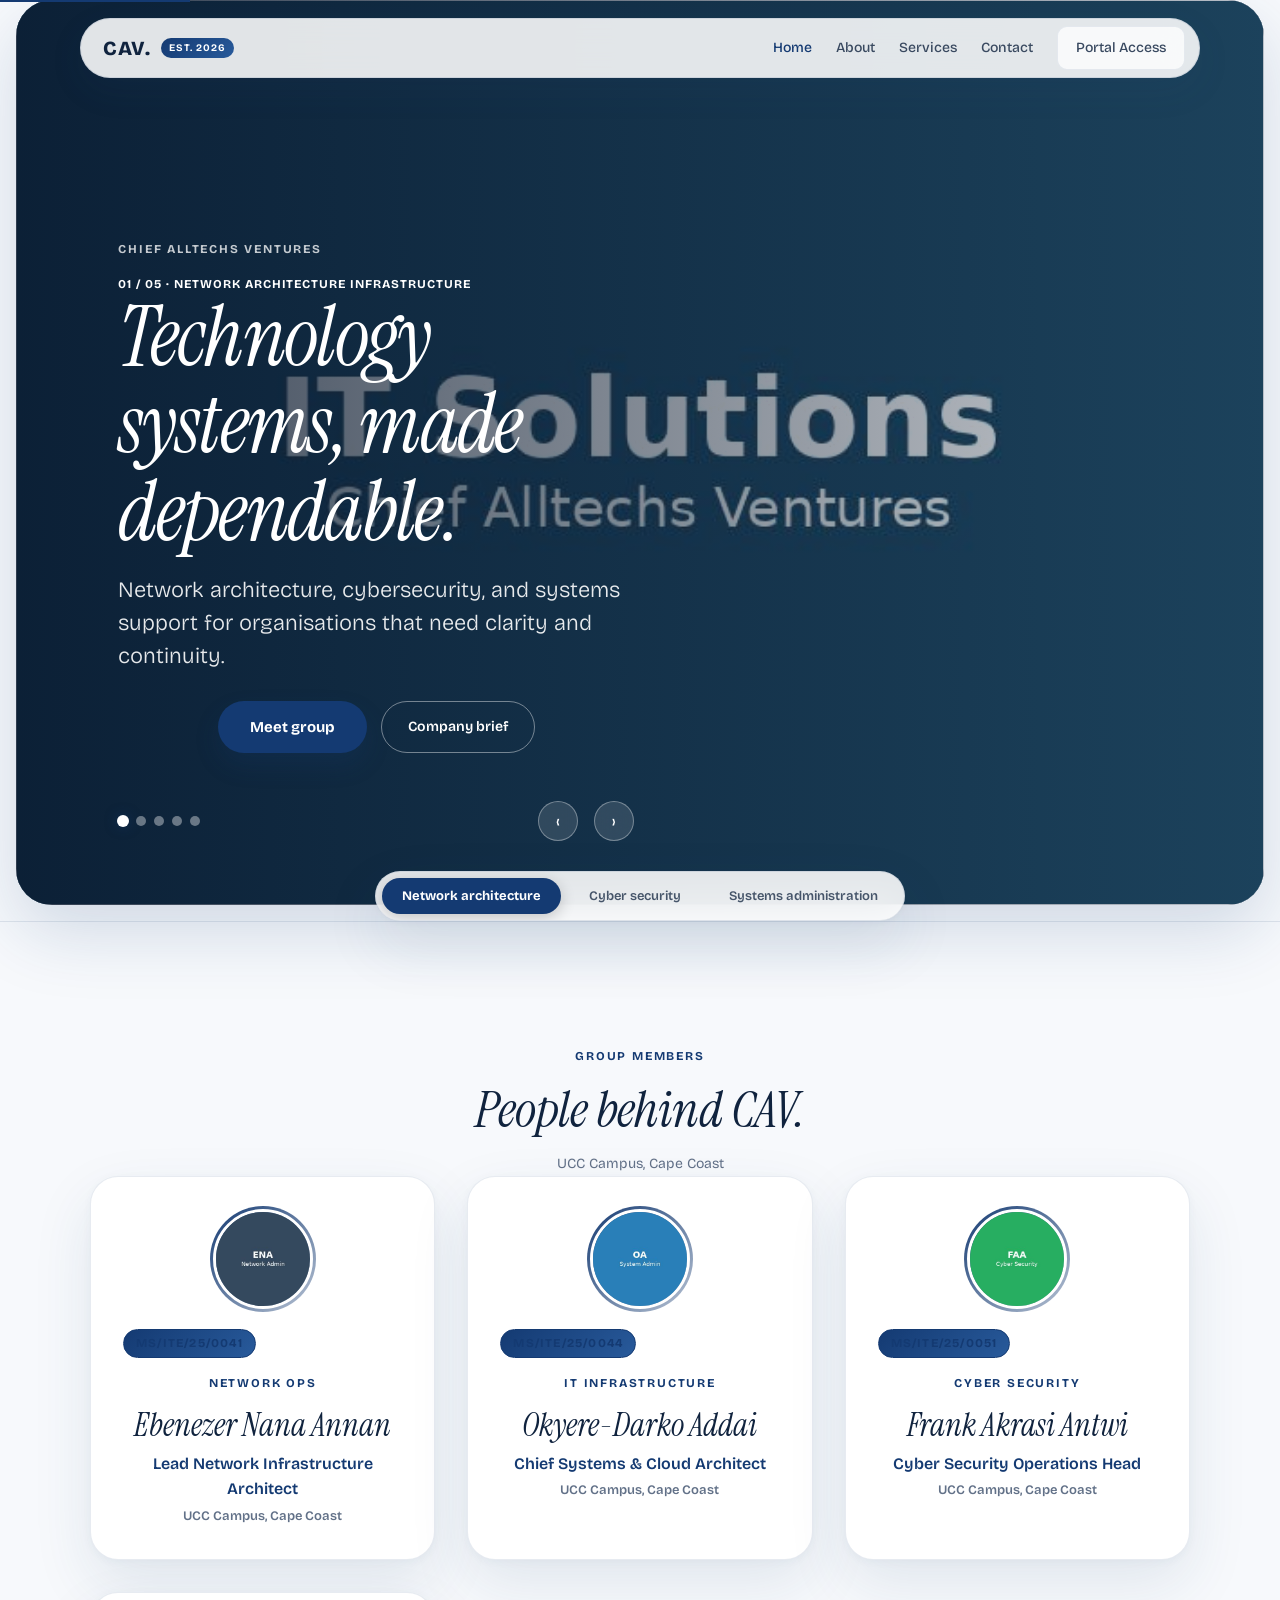
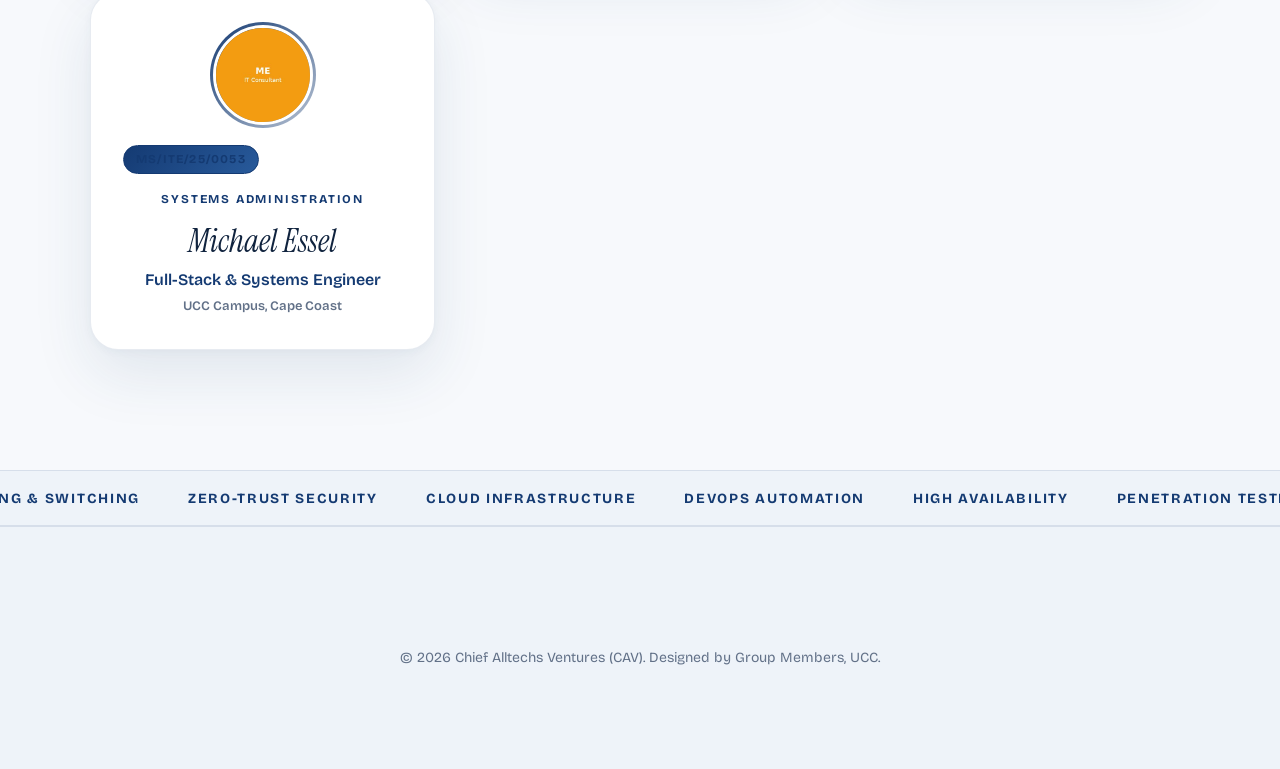
==== commit a00d9078: "feat: merge homepage hero gallery" ====
--- a/index.html
+++ b/index.html
@@ -3,257 +3,91 @@
 <head>
     <meta charset="UTF-8">
     <meta name="viewport" content="width=device-width, initial-scale=1.0">
-    <title>Chief Alltechs Ventures | High-End IT Architecture</title>
+    <title>Chief Alltechs Ventures | Information Systems</title>
     <script>(function(){const t=localStorage.getItem('cav_theme')||(window.matchMedia('(prefers-color-scheme: dark)').matches?'dark':'light');document.documentElement.setAttribute('data-theme',t);})();</script>
     <link rel="stylesheet" href="css/styles.css">
 </head>
 <body>
     <a href="#main-content" class="skip-link">Skip to main content</a>
-
     <nav class="global-nav" aria-label="Main navigation">
-        <a href="index.html" class="brand-logo">
-            CAV.
-            <span class="brand-badge">EST. 2026</span>
-        </a>
+        <a href="index.html" class="brand-logo">CAV.<span class="brand-badge">EST. 2026</span></a>
         <div class="nav-links">
             <a href="index.html" class="active" aria-current="page">Home</a>
             <a href="about.html">About</a>
             <a href="services.html">Services</a>
             <a href="contact.html">Contact</a>
             <a href="database.html" class="button-utility">Portal Access</a>
-            <div class="theme-toggle" role="group" aria-label="Theme selector">
-                <button onclick="setTheme('light')" id="themeLight" aria-label="Light mode">Light</button>
-                <button onclick="setTheme('dark')" id="themeDark" class="active" aria-label="Dark mode">Dark</button>
-            </div>
         </div>
         <button class="hamburger" onclick="toggleMobileNav()" aria-label="Toggle navigation" aria-expanded="false" aria-controls="mobile-nav-overlay">
-            <span class="hamburger-line"></span>
-            <span class="hamburger-line"></span>
-            <span class="hamburger-line"></span>
+            <span class="hamburger-line"></span><span class="hamburger-line"></span><span class="hamburger-line"></span>
         </button>
     </nav>
-
     <div id="mobile-nav-overlay" class="mobile-nav-overlay">
         <ul class="mobile-nav-links">
-            <li><a href="index.html" class="active">Home</a></li>
-            <li><a href="about.html">About</a></li>
-            <li><a href="services.html">Services</a></li>
-            <li><a href="contact.html">Contact</a></li>
-            <li><a href="database.html">Portal Access</a></li>
+            <li><a href="index.html" class="active">Home</a></li><li><a href="about.html">About</a></li>
+            <li><a href="services.html">Services</a></li><li><a href="contact.html">Contact</a></li><li><a href="database.html">Portal Access</a></li>
         </ul>
     </div>
 
-    <div id="scrollyWrapper" class="scrolly-wrapper">
-        <div class="scrolly-sticky">
-            <canvas id="scrollyCanvas" class="scrolly-canvas" role="img" aria-label="3D network topology visualization"></canvas>
-            <div class="ambient-glow"></div>
-
-            <div id="stage1" class="scrolly-stage active">
-                <span class="tagline">EXCELLENCE IN ARCHITECTURE</span>
-                <h1 id="stage1Title" class="hero-display mt-2">Architecting the digital future.</h1>
-                <p id="stage1Sub" class="lead mt-4 mx-auto">Chief Alltechs Ventures delivers high-end network architecture, unbreachable cybersecurity, and expert systems administration.</p>
+    <main id="main-content">
+        <section class="hero-gallery" aria-label="Chief Alltechs Ventures service showcase">
+            <div class="image-swap-viewport hero-gallery-images" id="imageSwapViewport">
+                <img src="images/hero1.jpg" alt="Network architecture infrastructure" class="active">
+                <img src="images/hero2.jpg" alt="Cybersecurity operations centre">
+                <img src="images/hero3.jpg" alt="Cloud systems dashboard">
+                <img src="images/hero4.jpg" alt="Server cluster management">
+                <img src="images/hero5.jpg" alt="Enterprise data centre">
+            </div>
+            <div class="hero-gallery-scrim"></div>
+            <div class="hero-gallery-content">
+                <span class="tagline">CHIEF ALLTECHS VENTURES</span>
+                <p id="imageSwapLabel" class="hero-gallery-label">01 / 05 · Network architecture</p>
+                <h1 id="stage1Title" class="hero-display">Technology systems, made dependable.</h1>
+                <p id="stage1Sub" class="lead">Network architecture, cybersecurity, and systems support for organisations that need clarity and continuity.</p>
                 <div class="tile-actions">
-                    <a href="#team-portfolios" class="button-primary">View Team Portfolios</a>
-                    <a href="services.html" class="button-secondary-pill">Explore Capabilities</a>
-                    <button onclick="openModal('briefModal')" class="button-secondary-pill" aria-label="Open company brief">Company Brief</button>
+                    <a href="#team-portfolios" class="button-primary">Meet group</a>
+                    <button onclick="openModal('briefModal')" class="button-secondary-pill">Company brief</button>
                 </div>
-            </div>
-
-            <div id="stage2" class="scrolly-stage">
-                <span class="tagline">NETWORK ARCHITECTURE</span>
-                <h1 id="stage2Title" class="hero-display mt-2">Unbreakable topology by design.</h1>
-                <p id="stage2Sub" class="lead mt-4 mx-auto">High-availability routing, BGP/OSPF core optimization, and zero-latency interconnects built for global scale.</p>
-                <div class="tile-actions">
-                    <a href="services.html" class="button-primary">View Core Pillars</a>
-                </div>
-            </div>
-
-            <div id="stage3" class="scrolly-stage">
-                <span class="tagline">ZERO-TRUST SECURITY</span>
-                <h1 id="stage3Title" class="hero-display mt-2">A signature that lingers in uptime.</h1>
-                <p id="stage3Sub" class="lead mt-4 mx-auto">99.999% availability crafted with high-jewelry precision and enterprise rigor.</p>
-                <div class="tile-actions">
-                    <a href="contact.html" class="button-primary">Contact Architects</a>
-                </div>
-            </div>
-
-            <div id="stage4" class="scrolly-stage">
-                <span class="tagline">SYSTEMS ADMINISTRATION</span>
-                <h1 id="stage4Title" class="hero-display mt-2">Unrivaled Digital Presence.</h1>
-                <p id="stage4Sub" class="lead mt-4 mx-auto">You just enter the market—and the standard is set.</p>
-                <div class="tile-actions">
-                    <a href="database.html" class="button-primary">Access System Portal</a>
-                </div>
-            </div>
-        </div>
-    </div>
-
-    <div class="pillar-switcher-container" role="region" aria-label="Pillar Selector">
-        <button class="pillar-pill active" data-pillar="network">
-            Network Architecture
-        </button>
-        <button class="pillar-pill" data-pillar="security">
-            Cyber Security
-        </button>
-        <button class="pillar-pill" data-pillar="systems">
-            Systems Admin
-        </button>
-    </div>
-
-    <main id="main-content">
-        <!-- Image Swap Carousel Section (JavaScript-driven, 5 images) -->
-        <section class="image-swap-section" id="imageSwapSection">
-            <div class="tile-content text-center">
-                <span class="tagline">INFRASTRUCTURE SHOWCASE</span>
-                <h2 class="display-lg mt-2">Enterprise Solutions Gallery</h2>
-                <p class="caption mt-2" style="margin-bottom: 32px;">Auto-rotating showcase powered by JavaScript — 5 high-end infrastructure visuals.</p>
-            </div>
-            <div class="image-swap-container">
-                <div class="image-swap-viewport" id="imageSwapViewport">
-                    <img src="images/hero1.jpg" alt="Network Architecture Infrastructure" class="active">
-                    <img src="images/hero2.jpg" alt="Cybersecurity Operations Center">
-                    <img src="images/hero3.jpg" alt="Cloud Systems Dashboard">
-                    <img src="images/hero4.jpg" alt="Server Cluster Management">
-                    <img src="images/hero5.jpg" alt="Enterprise Data Center">
-                </div>
-                <div class="image-swap-controls">
-                    <button class="swap-arrow" id="swapPrev" onclick="swapImage(-1)" aria-label="Previous image">&#8249;</button>
-                    <div class="swap-dots" id="swapDots">
-                        <button class="swap-dot active" onclick="goToImage(0)" aria-label="Image 1"></button>
-                        <button class="swap-dot" onclick="goToImage(1)" aria-label="Image 2"></button>
-                        <button class="swap-dot" onclick="goToImage(2)" aria-label="Image 3"></button>
-                        <button class="swap-dot" onclick="goToImage(3)" aria-label="Image 4"></button>
-                        <button class="swap-dot" onclick="goToImage(4)" aria-label="Image 5"></button>
+                <div class="hero-gallery-footer">
+                    <div class="swap-dots" aria-label="Select showcase image">
+                        <button class="swap-dot active" onclick="goToImage(0)" aria-label="Show network architecture"></button>
+                        <button class="swap-dot" onclick="goToImage(1)" aria-label="Show cybersecurity"></button>
+                        <button class="swap-dot" onclick="goToImage(2)" aria-label="Show cloud systems"></button>
+                        <button class="swap-dot" onclick="goToImage(3)" aria-label="Show server clusters"></button>
+                        <button class="swap-dot" onclick="goToImage(4)" aria-label="Show data centre"></button>
                     </div>
-                    <button class="swap-arrow" id="swapNext" onclick="swapImage(1)" aria-label="Next image">&#8250;</button>
-                </div>
-                <p class="image-swap-label" id="imageSwapLabel">Image 1 of 5 — Network Architecture Infrastructure</p>
-            </div>
-        </section>
-        <!-- Scroll-Based Team Member Portfolios Section -->
-        <section id="team-portfolios" class="member-portfolio-section">
-            <div class="tile-content text-center">
-                <span class="tagline">ENGINEERING TEAM PORTFOLIOS</span>
-                <h2 class="display-lg mt-2">Group Members Portfolio</h2>
-                <p class="caption mt-2">Scroll or click to view individual profile cards for each group member.</p>
-
-                <div class="member-nav-pills" role="navigation" aria-label="Member quick scroll">
-                    <a href="#member-annan" class="member-nav-pill">Ebenezer Nana Annan</a>
-                    <a href="#member-addai" class="member-nav-pill">Okyere-Darko Addai</a>
-                    <a href="#member-antwi" class="member-nav-pill">Frank Akrasi Antwi</a>
-                    <a href="#member-essel" class="member-nav-pill">Michael Essel</a>
-                </div>
-
-                <div class="member-card-grid">
-                    <!-- Member 1: Ebenezer Nana Annan -->
-                    <div id="member-annan" class="member-portfolio-card" data-member-id="1">
-                        <div class="member-photo-wrapper">
-                            <img src="images/member1.jpg" alt="Ebenezer Nana Annan" class="member-photo">
-                        </div>
-                        <span class="student-id-badge">MS/ITE/25/0041</span>
-                        <span class="tagline">NETWORK OPERATIONS</span>
-                        <h3 class="display-md mt-2">Ebenezer Nana Annan</h3>
-                        <p class="body-strong text-accent mt-1">Lead Network Infrastructure Architect</p>
-                        <p class="member-location-tag">📍 UCC Campus (Cape Coast)</p>
-                        <p class="caption mt-4">Specializes in enterprise-grade BGP/OSPF core routing, zero-latency interconnects, and high-availability network topologies built for continuous 99.999% uptime.</p>
-
-                        <div class="member-skills-list">
-                            <span class="skill-tag">BGP & OSPF Routing</span>
-                            <span class="skill-tag">Topology Design</span>
-                            <span class="skill-tag">Zero-Latency Interconnects</span>
-                            <span class="skill-tag">VLAN & Firewalling</span>
-                        </div>
-                    </div>
-
-                    <!-- Member 2: Okyere-Darko Addai -->
-                    <div id="member-addai" class="member-portfolio-card" data-member-id="2">
-                        <div class="member-photo-wrapper">
-                            <img src="images/member2.jpg" alt="Okyere-Darko Addai" class="member-photo">
-                        </div>
-                        <span class="student-id-badge">MS/ITE/25/0044</span>
-                        <span class="tagline">IT INFRASTRUCTURE</span>
-                        <h3 class="display-md mt-2">Okyere-Darko Addai</h3>
-                        <p class="body-strong text-accent mt-1">Chief Systems & Cloud Architect</p>
-                        <p class="member-location-tag">📍 UCC Campus (Cape Coast)</p>
-                        <p class="caption mt-4">Expert in multi-cloud velocity orchestration, high-availability Kubernetes cluster management, Linux kernel tuning, and automated DevOps deployment pipelines.</p>
-
-                        <div class="member-skills-list">
-                            <span class="skill-tag">Cloud Orchestration</span>
-                            <span class="skill-tag">Kubernetes DevOps</span>
-                            <span class="skill-tag">Linux Kernel Tuning</span>
-                            <span class="skill-tag">Infrastructure Automation</span>
-                        </div>
-                    </div>
-
-                    <!-- Member 3: Frank Akrasi Antwi -->
-                    <div id="member-antwi" class="member-portfolio-card" data-member-id="3">
-                        <div class="member-photo-wrapper">
-                            <img src="images/member3.jpg" alt="Frank Akrasi Antwi" class="member-photo">
-                        </div>
-                        <span class="student-id-badge">MS/ITE/25/0051</span>
-                        <span class="tagline">CYBER SECURITY</span>
-                        <h3 class="display-md mt-2">Frank Akrasi Antwi</h3>
-                        <p class="body-strong text-accent mt-1">Cyber Security Operations Head</p>
-                        <p class="member-location-tag">📍 UCC Campus (Cape Coast)</p>
-                        <p class="caption mt-4">Leads Zero-Trust defense systems, real-time SOC threat intelligence monitoring, continuous vulnerability mitigation, and penetration testing for enterprise assets.</p>
-
-                        <div class="member-skills-list">
-                            <span class="skill-tag">Zero-Trust Security</span>
-                            <span class="skill-tag">SOC Monitoring</span>
-                            <span class="skill-tag">Penetration Testing</span>
-                            <span class="skill-tag">Threat Mitigation</span>
-                        </div>
-                    </div>
-
-                    <!-- Member 4: Michael Essel -->
-                    <div id="member-essel" class="member-portfolio-card" data-member-id="4">
-                        <div class="member-photo-wrapper">
-                            <img src="images/member4.jpg" alt="Michael Essel" class="member-photo">
-                        </div>
-                        <span class="student-id-badge">MS/ITE/25/0053</span>
-                        <span class="tagline">SYSTEMS ADMINISTRATION</span>
-                        <h3 class="display-md mt-2">Michael Essel</h3>
-                        <p class="body-strong text-accent mt-1">Full-Stack & Systems Engineer</p>
-                        <p class="member-location-tag">📍 UCC Campus (Cape Coast)</p>
-                        <p class="caption mt-4">Specializes in relational database engineering, information systems management, interactive client-side web applications, and backend automation APIs.</p>
-
-                        <div class="member-skills-list">
-                            <span class="skill-tag">Database Architecture</span>
-                            <span class="skill-tag">Full-Stack Web</span>
-                            <span class="skill-tag">Information Systems</span>
-                            <span class="skill-tag">Automation APIs</span>
-                        </div>
+                    <div class="image-swap-controls">
+                        <button class="swap-arrow" onclick="swapImage(-1)" aria-label="Previous showcase image">‹</button>
+                        <button class="swap-arrow" onclick="swapImage(1)" aria-label="Next showcase image">›</button>
                     </div>
                 </div>
             </div>
         </section>
 
-        <section class="marquee-container" aria-label="Technologies">
-            <div id="marqueeContent" class="marquee-content">
-                <div class="marquee-item">ROUTING & SWITCHING</div>
-                <div class="marquee-item">ZERO-TRUST SECURITY</div>
-                <div class="marquee-item">CLOUD INFRASTRUCTURE</div>
-                <div class="marquee-item">DEVOPS AUTOMATION</div>
-                <div class="marquee-item">HIGH AVAILABILITY</div>
-                <div class="marquee-item">PENETRATION TESTING</div>
+        <div class="pillar-switcher-container" role="group" aria-label="Service spotlight">
+            <button class="pillar-pill active" data-pillar="network">Network architecture</button>
+            <button class="pillar-pill" data-pillar="security">Cyber security</button>
+            <button class="pillar-pill" data-pillar="systems">Systems administration</button>
+        </div>
+
+        <section id="team-portfolios" class="member-portfolio-section">
+            <div class="tile-content text-center">
+                <span class="tagline">GROUP MEMBERS</span>
+                <h2 class="display-lg mt-2">People behind CAV.</h2>
+                <p class="caption mt-2">UCC Campus, Cape Coast</p>
+                <div class="member-card-grid">
+                    <article class="member-portfolio-card" id="member-annan"><div class="member-photo-wrapper"><img src="images/member1.jpg" alt="Ebenezer Nana Annan" class="member-photo"></div><span class="student-id-badge">MS/ITE/25/0041</span><span class="tagline">NETWORK OPERATIONS</span><h3 class="display-md mt-2">Ebenezer Nana Annan</h3><p class="body-strong text-accent mt-1">Lead Network Infrastructure Architect</p><p class="member-location-tag">UCC Campus, Cape Coast</p></article>
+                    <article class="member-portfolio-card" id="member-addai"><div class="member-photo-wrapper"><img src="images/member2.jpg" alt="Okyere-Darko Addai" class="member-photo"></div><span class="student-id-badge">MS/ITE/25/0044</span><span class="tagline">IT INFRASTRUCTURE</span><h3 class="display-md mt-2">Okyere-Darko Addai</h3><p class="body-strong text-accent mt-1">Chief Systems & Cloud Architect</p><p class="member-location-tag">UCC Campus, Cape Coast</p></article>
+                    <article class="member-portfolio-card" id="member-antwi"><div class="member-photo-wrapper"><img src="images/member3.jpg" alt="Frank Akrasi Antwi" class="member-photo"></div><span class="student-id-badge">MS/ITE/25/0051</span><span class="tagline">CYBER SECURITY</span><h3 class="display-md mt-2">Frank Akrasi Antwi</h3><p class="body-strong text-accent mt-1">Cyber Security Operations Head</p><p class="member-location-tag">UCC Campus, Cape Coast</p></article>
+                    <article class="member-portfolio-card" id="member-essel"><div class="member-photo-wrapper"><img src="images/member4.jpg" alt="Michael Essel" class="member-photo"></div><span class="student-id-badge">MS/ITE/25/0053</span><span class="tagline">SYSTEMS ADMINISTRATION</span><h3 class="display-md mt-2">Michael Essel</h3><p class="body-strong text-accent mt-1">Full-Stack & Systems Engineer</p><p class="member-location-tag">UCC Campus, Cape Coast</p></article>
+                </div>
             </div>
         </section>
+        <section class="marquee-container" aria-label="Company capabilities"><div id="marqueeContent" class="marquee-content"><div class="marquee-item">ROUTING & SWITCHING</div><div class="marquee-item">ZERO-TRUST SECURITY</div><div class="marquee-item">CLOUD INFRASTRUCTURE</div><div class="marquee-item">DEVOPS AUTOMATION</div><div class="marquee-item">HIGH AVAILABILITY</div><div class="marquee-item">PENETRATION TESTING</div></div></section>
     </main>
 
-    <div id="briefModal" class="modal-overlay" role="dialog" aria-modal="true" aria-labelledby="briefTitle">
-        <div class="modal-card text-left">
-            <button class="modal-close" onclick="closeModal('briefModal')" aria-label="Close modal">×</button>
-            <span class="tagline text-center" style="display:block;">COMPANY BRIEF</span>
-            <h3 id="briefTitle" class="display-md mt-2 mb-4 text-center">Chief Alltechs Ventures at a Glance</h3>
-            <p>CAV delivers enterprise-grade network architecture, zero-trust cybersecurity, and resilient systems administration across Ghana and beyond. Our flagship three-pillar framework ensures 99.999% uptime, continuous threat mitigation, and seamless cloud orchestration for clients in finance, healthcare, and public-sector industries.</p>
-            <p class="mt-4">Founded by UCC graduates, we combine academic rigor with hands-on operational expertise to architect technology ecosystems that scale.</p>
-        </div>
-    </div>
-
-    <footer class="footer">
-        <p>&copy; 2026 Chief Alltechs Ventures (CAV). Designed by Group Members (UCC).</p>
-    </footer>
-
+    <div id="briefModal" class="modal-overlay" role="dialog" aria-modal="true" aria-labelledby="briefTitle"><div class="modal-card text-left"><button class="modal-close" onclick="closeModal('briefModal')" aria-label="Close modal">×</button><span class="tagline">COMPANY BRIEF</span><h2 id="briefTitle" class="display-md mt-2 mb-4">CAV at a glance.</h2><p>Chief Alltechs Ventures delivers enterprise network architecture, cybersecurity, and systems administration for organisations across Ghana and beyond.</p></div></div>
+    <footer class="footer"><p>© 2026 Chief Alltechs Ventures (CAV). Designed by Group Members, UCC.</p></footer>
     <script src="js/scripts.js"></script>
 </body>
 </html>
--- a/css/styles.css
+++ b/css/styles.css
@@ -1333,3 +1333,39 @@
     .mobile-nav-overlay { top: 76px; border-radius: 24px; width: calc(100% - 24px); left: 12px; box-shadow: var(--shadow-card); }
     .scrolly-wrapper { margin-top: -82px; height: 260vh; }
 }
+
+.hero-gallery {
+    position: relative;
+    min-height: min(760px, calc(100dvh - 32px));
+    margin: -96px 16px 0;
+    border-radius: 36px;
+    overflow: hidden;
+    background: #10233E;
+    box-shadow: 0 26px 70px rgba(20, 58, 114, 0.17);
+}
+.hero-gallery-images { position: absolute; inset: 0; width: 100%; max-width: none; height: 100%; margin: 0; border-radius: 0; }
+.hero-gallery-images img { filter: saturate(0.74) contrast(1.06); transform: scale(1.03); }
+.hero-gallery-images img.active { transform: scale(1); }
+.hero-gallery-scrim { position: absolute; inset: 0; background: linear-gradient(90deg, rgba(7,22,43,0.82) 0%, rgba(7,22,43,0.54) 44%, rgba(7,22,43,0.20) 100%); }
+.hero-gallery-content { position: relative; z-index: 2; max-width: 720px; padding: clamp(150px, 20vw, 235px) clamp(32px, 8vw, 112px) 64px; color: #FFFFFF; }
+.hero-gallery-content .hero-display, .hero-gallery-content .lead { color: #FFFFFF; }
+.hero-gallery-content .lead { margin-top: 18px; }
+.hero-gallery-content .tagline { color: rgba(255,255,255,0.76); }
+.hero-gallery-label { margin-top: 14px; color: #FFFFFF; font-size: 12px; font-weight: 700; letter-spacing: 0.08em; text-transform: uppercase; }
+.hero-gallery-content .button-secondary-pill { color: #FFFFFF; border-color: rgba(255,255,255,0.42); }
+.hero-gallery-content .button-secondary-pill:hover { background: rgba(255,255,255,0.12); color: #FFFFFF; }
+.hero-gallery-footer { display: flex; justify-content: space-between; align-items: center; gap: 20px; margin-top: 48px; }
+.hero-gallery .image-swap-controls { margin: 0; }
+.hero-gallery .swap-dot { background: rgba(255,255,255,0.38); }
+.hero-gallery .swap-dot.active { background: #FFFFFF; }
+.hero-gallery .swap-arrow { background: rgba(255,255,255,0.13); border-color: rgba(255,255,255,0.34); color: #FFFFFF; }
+.hero-gallery .swap-arrow:hover { background: #FFFFFF; color: var(--theme-accent); }
+.hero-gallery + .pillar-switcher-container { position: relative; bottom: auto; left: auto; transform: none; width: max-content; margin: -34px auto 0; z-index: 20; }
+
+@media (max-width: 768px) {
+    .hero-gallery { min-height: 680px; margin: -82px 0 0; border-radius: 0 0 30px 30px; }
+    .hero-gallery-scrim { background: linear-gradient(180deg, rgba(7,22,43,0.46), rgba(7,22,43,0.84)); }
+    .hero-gallery-content { padding: 160px 28px 42px; }
+    .hero-gallery-footer { margin-top: 34px; }
+    .hero-gallery + .pillar-switcher-container { width: calc(100% - 28px); margin-top: -28px; }
+}
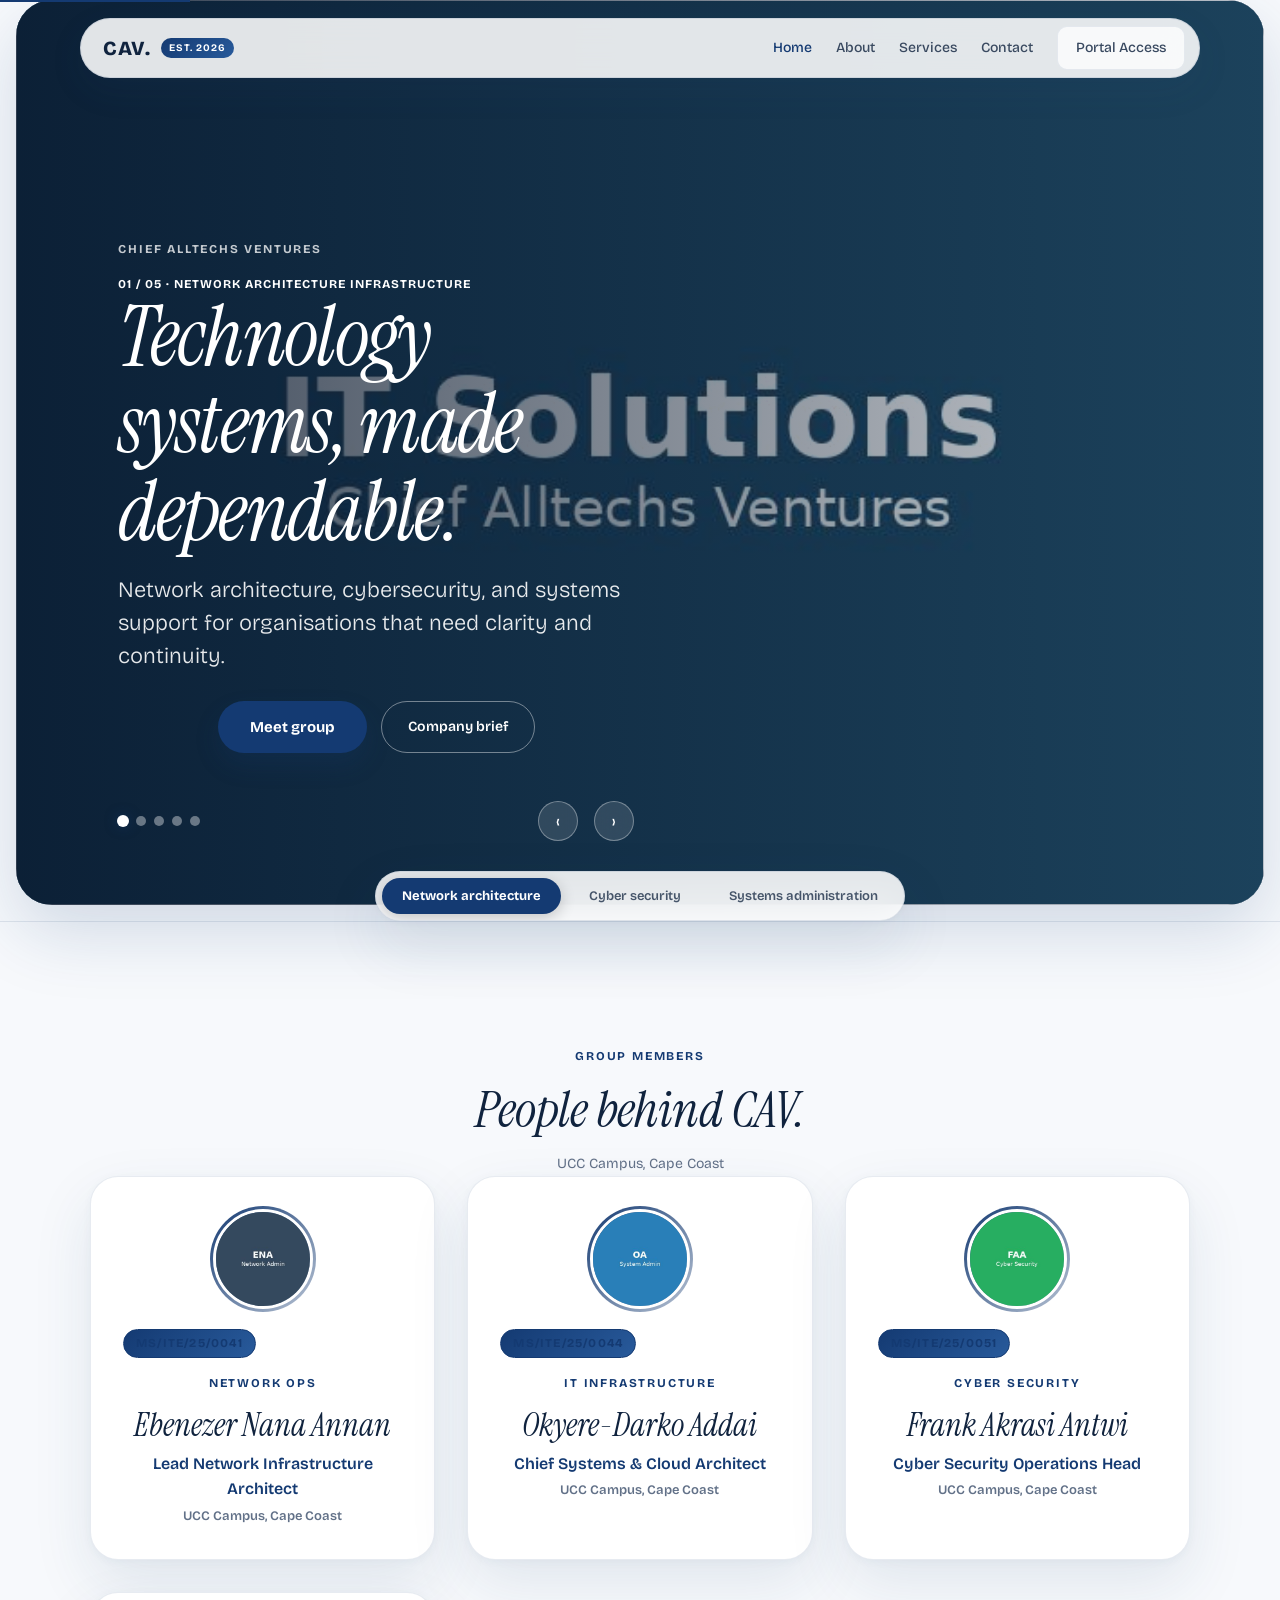
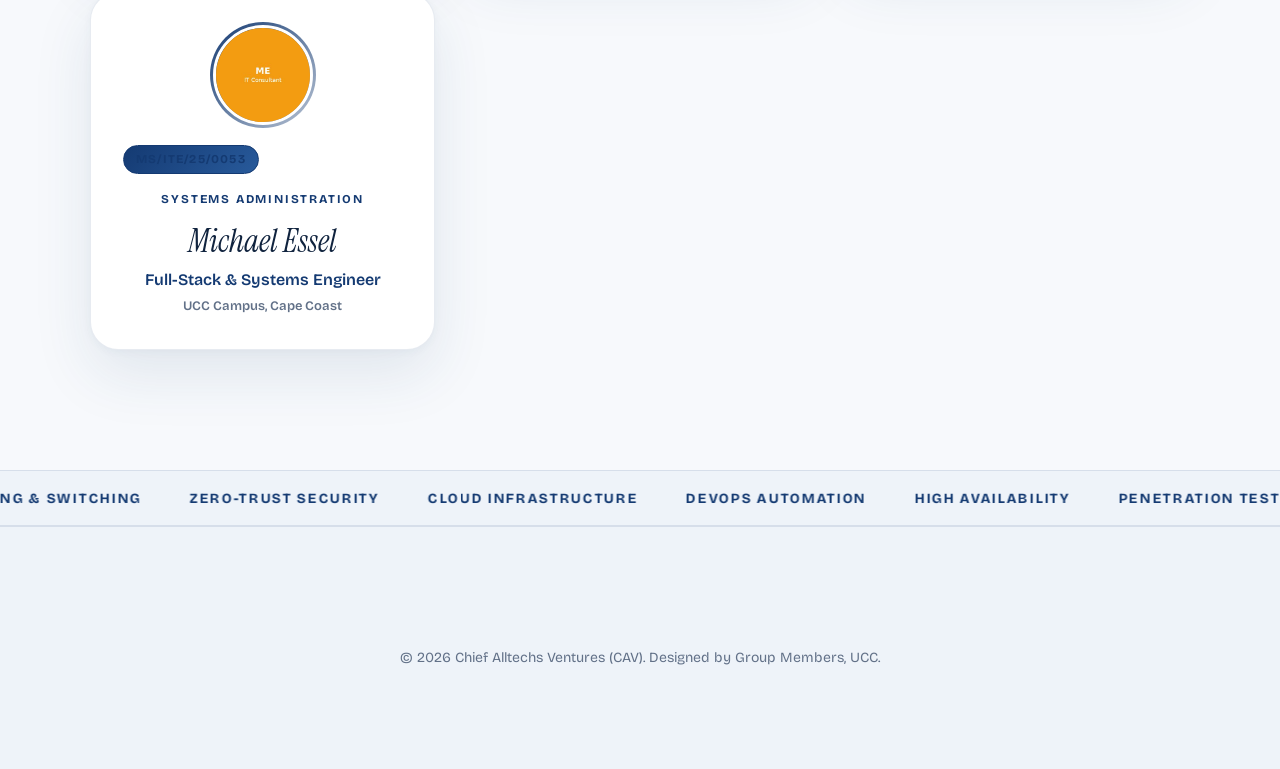
==== commit 8cb0ebf5: "fix: make website responsive and repair mobile navigation" ====
--- a/index.html
+++ b/index.html
@@ -18,7 +18,7 @@
             <a href="contact.html">Contact</a>
             <a href="database.html" class="button-utility">Portal Access</a>
         </div>
-        <button class="hamburger" onclick="toggleMobileNav()" aria-label="Toggle navigation" aria-expanded="false" aria-controls="mobile-nav-overlay">
+        <button class="hamburger" aria-label="Toggle navigation" aria-expanded="false" aria-controls="mobile-nav-overlay">
             <span class="hamburger-line"></span><span class="hamburger-line"></span><span class="hamburger-line"></span>
         </button>
     </nav>
--- a/css/styles.css
+++ b/css/styles.css
@@ -1369,3 +1369,46 @@
     .hero-gallery-footer { margin-top: 34px; }
     .hero-gallery + .pillar-switcher-container { width: calc(100% - 28px); margin-top: -28px; }
 }
+
+/* Mobile-first interaction and layout corrections */
+@media (max-width: 768px) {
+    html, body { max-width: 100%; overflow-x: hidden; }
+    body { font-size: 15px; }
+    .global-nav { z-index: 1000; }
+    .hamburger { display: inline-flex; align-items: center; justify-content: center; flex-direction: column; gap: 3px; width: 48px; height: 48px; padding: 8px; z-index: 1002; }
+    .hamburger-line { margin: 0; transform-origin: center; }
+    .hamburger.active .hamburger-line:nth-child(1) { transform: translateY(5px) rotate(45deg); }
+    .hamburger.active .hamburger-line:nth-child(3) { transform: translateY(-5px) rotate(-45deg); }
+    .mobile-nav-overlay { display: flex; visibility: hidden; opacity: 0; transform: translateY(-12px); transition: opacity 420ms var(--ease-fluid), transform 420ms var(--ease-fluid), visibility 420ms var(--ease-fluid); pointer-events: none; }
+    .mobile-nav-overlay.active { display: flex; visibility: visible; opacity: 1; transform: translateY(0); pointer-events: auto; }
+    .mobile-nav-overlay .mobile-nav-links { width: 100%; }
+    .mobile-nav-overlay a { display: block; padding: 13px 4px; font-size: 18px; }
+    .product-tile, .member-portfolio-section { padding: 72px 16px; }
+    .tile-content { max-width: 100%; }
+    .hero-display { font-size: clamp(42px, 12vw, 64px); }
+    .display-lg { font-size: clamp(34px, 10vw, 48px); }
+    .display-md { font-size: clamp(27px, 8vw, 38px); }
+    .lead { font-size: 17px; }
+    .tile-actions { align-items: stretch; flex-direction: column; }
+    .tile-actions > a, .tile-actions > button { width: 100%; }
+    .store-grid, .form-grid, .member-card-grid, .dashboard-grid { grid-template-columns: 1fr !important; gap: 18px; }
+    .store-utility-card, .member-portfolio-card { padding: 22px; }
+    .member-card-grid { margin-top: 32px; }
+    .member-nav-pills { justify-content: flex-start; overflow-x: auto; flex-wrap: nowrap; margin-bottom: 30px; padding-bottom: 5px; }
+    .member-nav-pill { flex: 0 0 auto; }
+    .table-container { width: 100%; overflow-x: auto; -webkit-overflow-scrolling: touch; }
+    .data-table { min-width: 720px; }
+    .modal-card { width: calc(100% - 32px); max-height: calc(100dvh - 32px); overflow-y: auto; padding: 24px; }
+    .theme-toggle { max-width: calc(100vw - 32px); }
+    .footer { padding: 28px 16px; text-align: center; }
+}
+
+@media (max-width: 420px) {
+    .global-nav { padding-left: 16px; }
+    .brand-logo { font-size: 17px; }
+    .brand-badge { display: none; }
+    .hero-gallery-content { padding-left: 22px; padding-right: 22px; }
+    .hero-gallery-content .hero-display { font-size: 42px; }
+    .hero-gallery-footer { align-items: flex-start; flex-direction: column; }
+    .hero-gallery .image-swap-controls { align-self: flex-end; }
+}
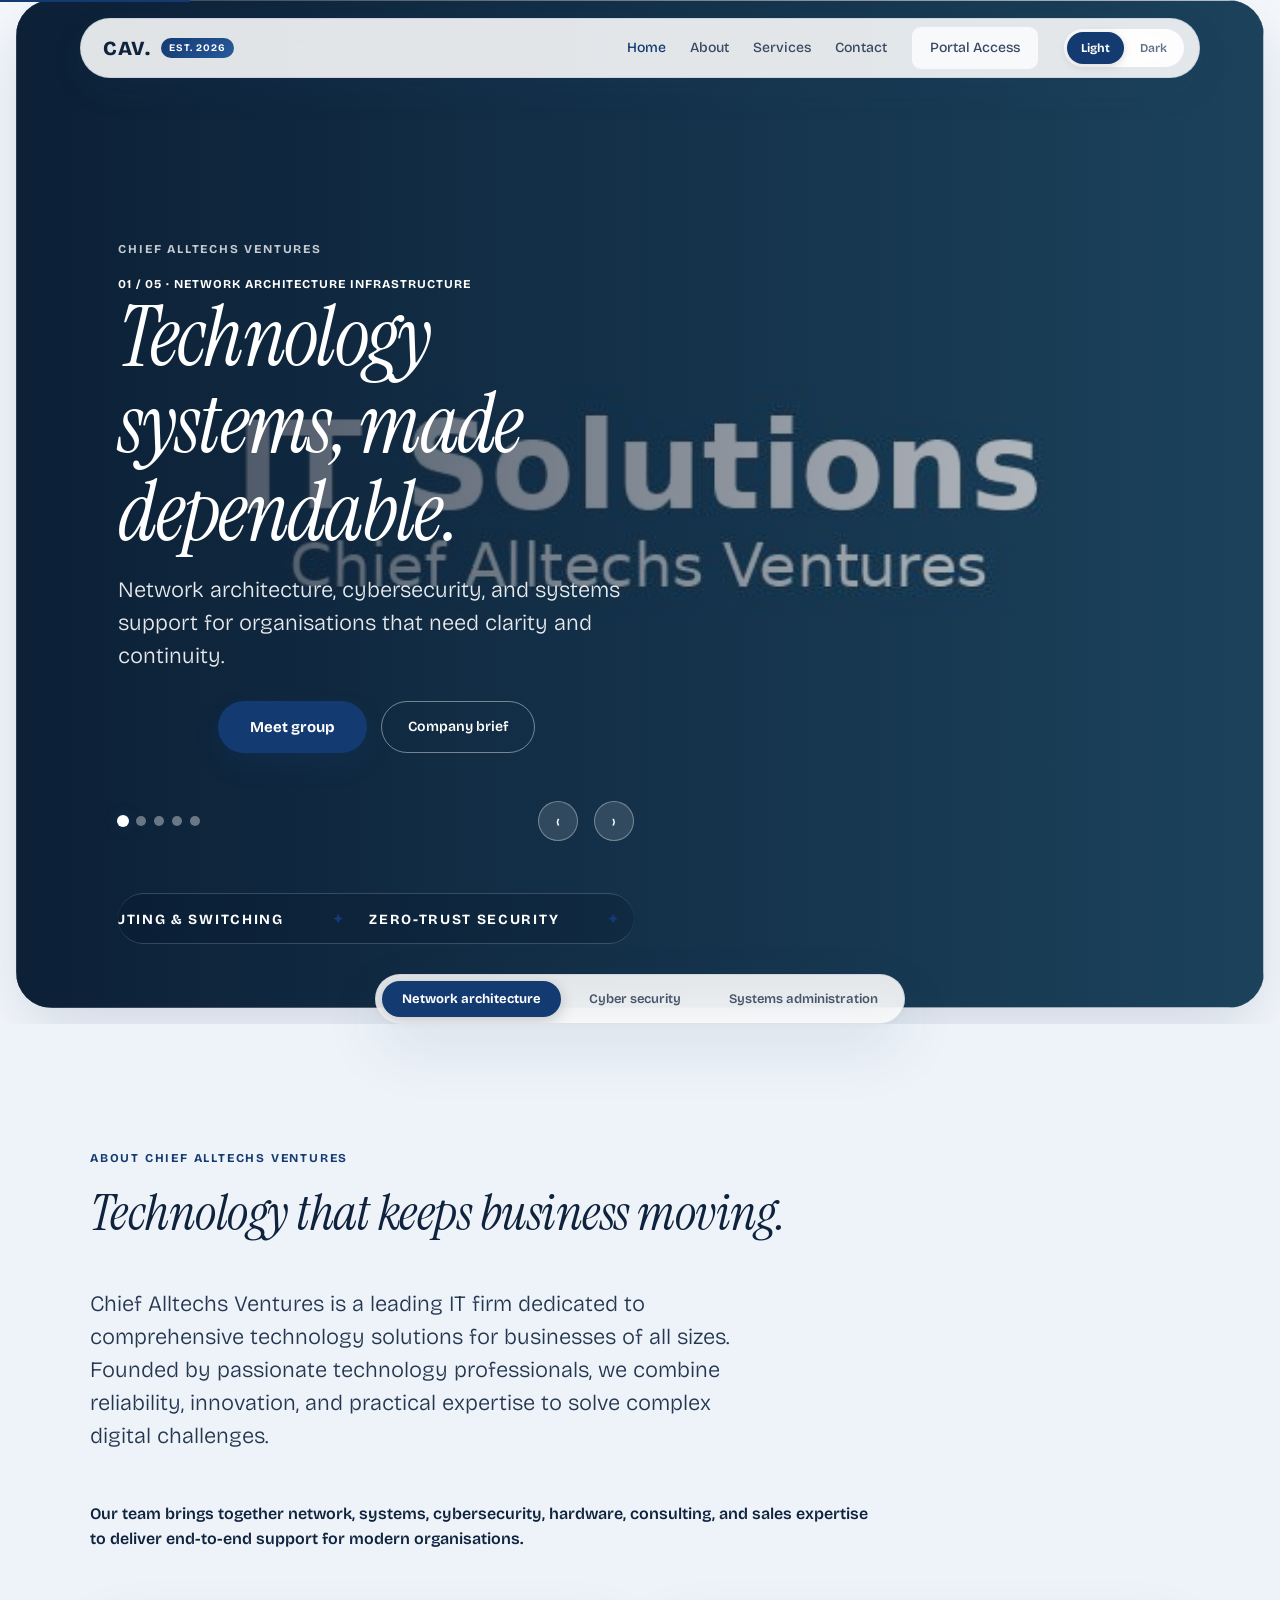
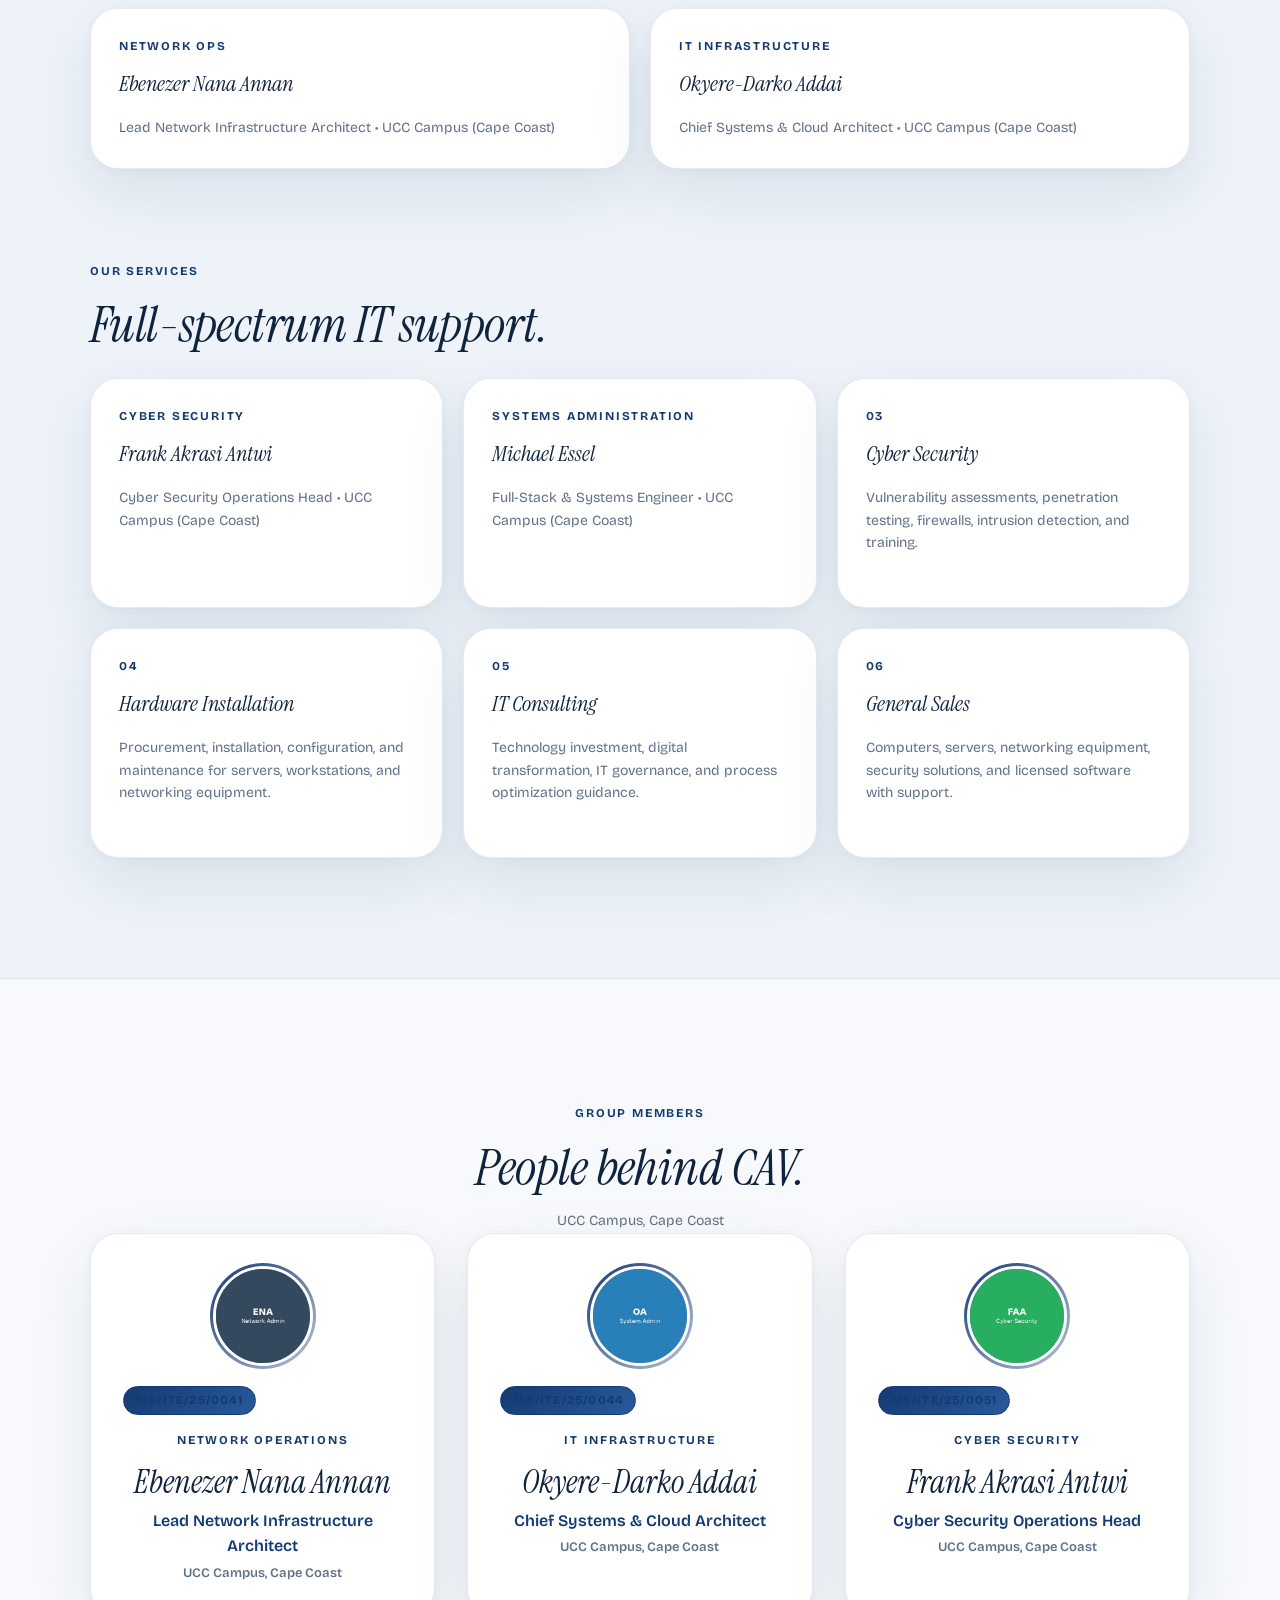
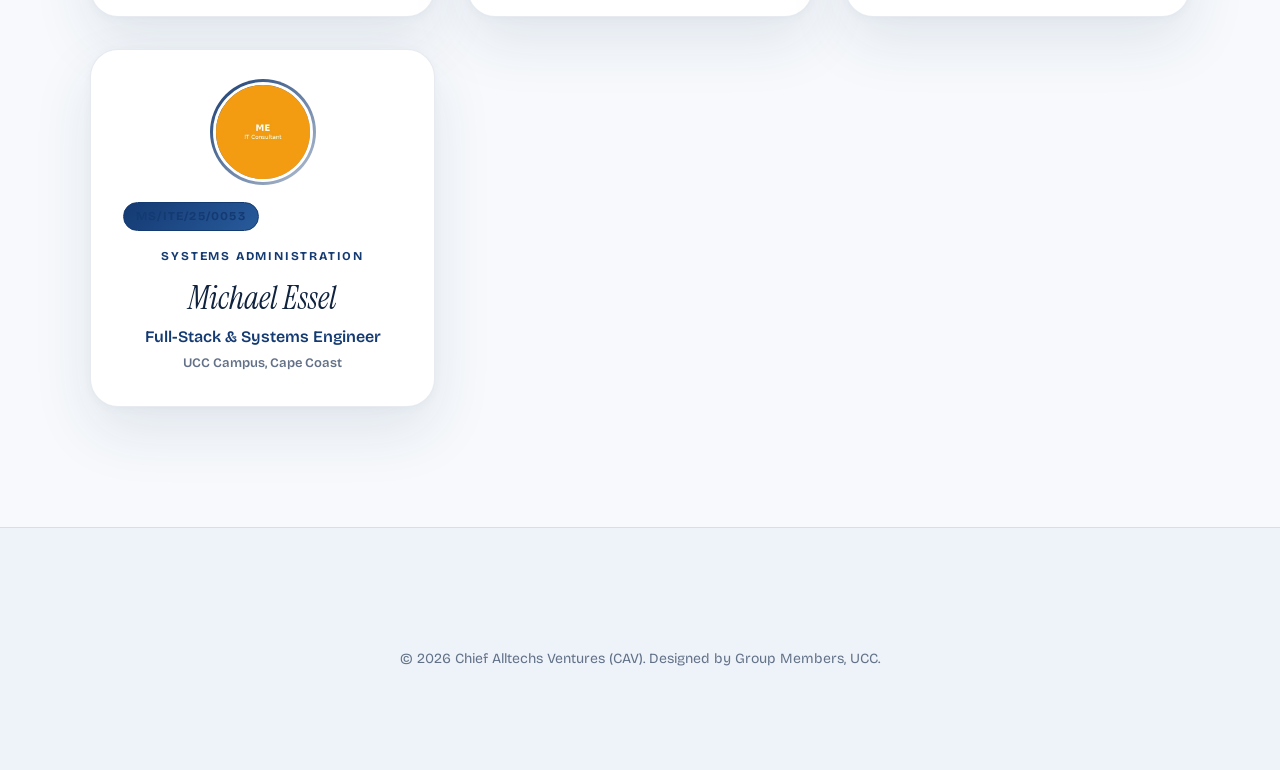
==== commit 2d36debb: "feat: add homepage company story and theme system" ====
--- a/index.html
+++ b/index.html
@@ -17,6 +17,7 @@
             <a href="services.html">Services</a>
             <a href="contact.html">Contact</a>
             <a href="database.html" class="button-utility">Portal Access</a>
+            <div class="theme-toggle" role="group" aria-label="Theme selector"><button onclick="setTheme('light')" id="themeLight">Light</button><button onclick="setTheme('dark')" id="themeDark">Dark</button></div>
         </div>
         <button class="hamburger" aria-label="Toggle navigation" aria-expanded="false" aria-controls="mobile-nav-overlay">
             <span class="hamburger-line"></span><span class="hamburger-line"></span><span class="hamburger-line"></span>
@@ -26,6 +27,7 @@
         <ul class="mobile-nav-links">
             <li><a href="index.html" class="active">Home</a></li><li><a href="about.html">About</a></li>
             <li><a href="services.html">Services</a></li><li><a href="contact.html">Contact</a></li><li><a href="database.html">Portal Access</a></li>
+            <li class="mobile-theme-control"><button class="theme-light-btn" onclick="setTheme('light')">Light mode</button><button class="theme-dark-btn" onclick="setTheme('dark')">Dark mode</button></li>
         </ul>
     </div>
 
@@ -61,6 +63,7 @@
                         <button class="swap-arrow" onclick="swapImage(1)" aria-label="Next showcase image">›</button>
                     </div>
                 </div>
+                <div class="marquee-container hero-marquee" aria-label="Company capabilities"><div id="marqueeContent" class="marquee-content"><div class="marquee-item">ROUTING & SWITCHING</div><div class="marquee-item">ZERO-TRUST SECURITY</div><div class="marquee-item">CLOUD INFRASTRUCTURE</div><div class="marquee-item">DEVOPS AUTOMATION</div><div class="marquee-item">HIGH AVAILABILITY</div><div class="marquee-item">PENETRATION TESTING</div></div></div>
             </div>
         </section>
 
@@ -69,6 +72,30 @@
             <button class="pillar-pill" data-pillar="security">Cyber security</button>
             <button class="pillar-pill" data-pillar="systems">Systems administration</button>
         </div>
+
+        <section class="company-overview product-tile" aria-labelledby="company-title">
+            <div class="tile-content">
+                <div class="company-intro">
+                    <span class="tagline">ABOUT CHIEF ALLTECHS VENTURES</span>
+                    <h2 id="company-title" class="display-lg mt-2">Technology that keeps business moving.</h2>
+                    <p class="lead mt-4">Chief Alltechs Ventures is a leading IT firm dedicated to comprehensive technology solutions for businesses of all sizes. Founded by passionate technology professionals, we combine reliability, innovation, and practical expertise to solve complex digital challenges.</p>
+                    <p class="body-strong mt-4">Our team brings together network, systems, cybersecurity, hardware, consulting, and sales expertise to deliver end-to-end support for modern organisations.</p>
+                </div>
+                <div class="company-mission-grid">
+                    <div class="store-utility-card"><span class="tagline">OUR VISION</span><h3 class="display-md mt-2">Trusted partner. Transformative outcomes.</h3><p class="caption mt-2">To become the most trusted IT partner for businesses across Ghana and beyond, known for operational excellence and sustainable growth.</p></div>
+                    <div class="store-utility-card"><span class="tagline">OUR VALUES</span><h3 class="display-md mt-2">Integrity · Excellence · Innovation</h3><p class="caption mt-2">Customer focus and reliability guide every recommendation, deployment, and support engagement.</p></div>
+                </div>
+                <div class="services-heading"><span class="tagline">OUR SERVICES</span><h3 class="display-lg mt-2">Full-spectrum IT support.</h3></div>
+                <div class="services-grid">
+                    <article class="store-utility-card"><span class="tagline">01</span><h3 class="display-md mt-2">Network Administration</h3><p class="caption mt-2">LAN/WAN setup, wireless networks, network security, monitoring, and performance management.</p></article>
+                    <article class="store-utility-card"><span class="tagline">02</span><h3 class="display-md mt-2">System Administration</h3><p class="caption mt-2">Server management, operating systems, virtualization, cloud services, and optimization.</p></article>
+                    <article class="store-utility-card"><span class="tagline">03</span><h3 class="display-md mt-2">Cyber Security</h3><p class="caption mt-2">Vulnerability assessments, penetration testing, firewalls, intrusion detection, and training.</p></article>
+                    <article class="store-utility-card"><span class="tagline">04</span><h3 class="display-md mt-2">Hardware Installation</h3><p class="caption mt-2">Procurement, installation, configuration, and maintenance for servers, workstations, and networking equipment.</p></article>
+                    <article class="store-utility-card"><span class="tagline">05</span><h3 class="display-md mt-2">IT Consulting</h3><p class="caption mt-2">Technology investment, digital transformation, IT governance, and process optimization guidance.</p></article>
+                    <article class="store-utility-card"><span class="tagline">06</span><h3 class="display-md mt-2">General Sales</h3><p class="caption mt-2">Computers, servers, networking equipment, security solutions, and licensed software with support.</p></article>
+                </div>
+            </div>
+        </section>
 
         <section id="team-portfolios" class="member-portfolio-section">
             <div class="tile-content text-center">
@@ -83,7 +110,6 @@
                 </div>
             </div>
         </section>
-        <section class="marquee-container" aria-label="Company capabilities"><div id="marqueeContent" class="marquee-content"><div class="marquee-item">ROUTING & SWITCHING</div><div class="marquee-item">ZERO-TRUST SECURITY</div><div class="marquee-item">CLOUD INFRASTRUCTURE</div><div class="marquee-item">DEVOPS AUTOMATION</div><div class="marquee-item">HIGH AVAILABILITY</div><div class="marquee-item">PENETRATION TESTING</div></div></section>
     </main>
 
     <div id="briefModal" class="modal-overlay" role="dialog" aria-modal="true" aria-labelledby="briefTitle"><div class="modal-card text-left"><button class="modal-close" onclick="closeModal('briefModal')" aria-label="Close modal">×</button><span class="tagline">COMPANY BRIEF</span><h2 id="briefTitle" class="display-md mt-2 mb-4">CAV at a glance.</h2><p>Chief Alltechs Ventures delivers enterprise network architecture, cybersecurity, and systems administration for organisations across Ghana and beyond.</p></div></div>
--- a/css/styles.css
+++ b/css/styles.css
@@ -1,7 +1,6 @@
 @import url('https://fonts.googleapis.com/css2?family=Bricolage+Grotesque:opsz,wdth,wght@12..96,75..100,400..800&family=Instrument+Serif:ital@0;1&display=swap');
 
 :root,
-[data-theme="dark"],
 [data-theme="light"] {
     color-scheme: light;
     --theme-accent: #143A72;
@@ -45,6 +44,29 @@
     --ease-spring: cubic-bezier(0.16, 1, 0.3, 1);
 }
 
+[data-theme="dark"] {
+    color-scheme: dark;
+    --theme-accent: #67D7D0;
+    --theme-accent-rgb: 103, 215, 208;
+    --theme-gradient: linear-gradient(135deg, #0B203A 0%, #143A72 100%);
+    --accent-gold: #67D7D0;
+    --void-black: #07111F;
+    --void-surface: #0B1B2F;
+    --void-card: #10233E;
+    --surface-cream: #0B1B2F;
+    --accent-cyan: #67D7D0;
+    --accent-blue: #8CB4FF;
+    --ink-dark: #F5FAFF;
+    --ink-light: #F5FAFF;
+    --ink-muted: #9BB0C8;
+    --divider-dark: rgba(255, 255, 255, 0.12);
+    --divider-light: rgba(255, 255, 255, 0.12);
+    --glass-bg: rgba(11, 27, 47, 0.90);
+    --glass-border: rgba(255, 255, 255, 0.14);
+    --shadow-card: 0 24px 60px rgba(0, 0, 0, 0.26), 0 2px 8px rgba(0, 0, 0, 0.16);
+    --shadow-glow: 0 18px 40px rgba(var(--theme-accent-rgb), 0.18);
+}
+
 ::selection {
     background-color: var(--theme-accent);
     color: #000000;
@@ -201,7 +223,7 @@
 
 .theme-toggle button.active {
     background: var(--theme-accent);
-    color: #000000;
+    color: #FFFFFF;
     font-weight: 700;
     box-shadow: 0 2px 8px rgba(0, 0, 0, 0.15);
 }
@@ -1412,3 +1434,25 @@
     .hero-gallery-footer { align-items: flex-start; flex-direction: column; }
     .hero-gallery .image-swap-controls { align-self: flex-end; }
 }
+
+.hero-marquee { margin-top: 52px; border-color: rgba(255,255,255,0.18); background: rgba(7,22,43,0.24); border-radius: 999px; padding: 12px 0; }
+.hero-marquee .marquee-content { color: #FFFFFF; }
+.hero-marquee .marquee-item::before { content: '✦'; color: var(--theme-accent); margin-right: 12px; }
+.company-overview { background: var(--void-surface); text-align: left; }
+.company-intro { max-width: 780px; margin-bottom: 56px; }
+.company-intro .lead { color: var(--ink-light); }
+.company-mission-grid { display: grid; grid-template-columns: repeat(2, minmax(0, 1fr)); gap: 20px; margin-bottom: 88px; }
+.services-heading { margin-bottom: 26px; }
+.services-grid { display: grid; grid-template-columns: repeat(3, minmax(0, 1fr)); gap: 20px; }
+.services-grid .store-utility-card { min-height: 230px; }
+.mobile-theme-control { display: none; }
+
+@media (max-width: 768px) {
+    .hero-marquee { margin-top: 38px; }
+    .company-mission-grid, .services-grid { grid-template-columns: 1fr; }
+    .company-intro { margin-bottom: 42px; }
+    .services-heading { margin-top: 56px; }
+    .mobile-theme-control { display: flex; gap: 8px; padding-top: 12px; border-top: 1px solid var(--glass-border); }
+    .mobile-theme-control button { flex: 1; border: 1px solid var(--glass-border); border-radius: 999px; background: transparent; color: var(--ink-light); padding: 10px 8px; font: inherit; }
+    .mobile-theme-control button:hover { border-color: var(--theme-accent); color: var(--theme-accent); }
+}
